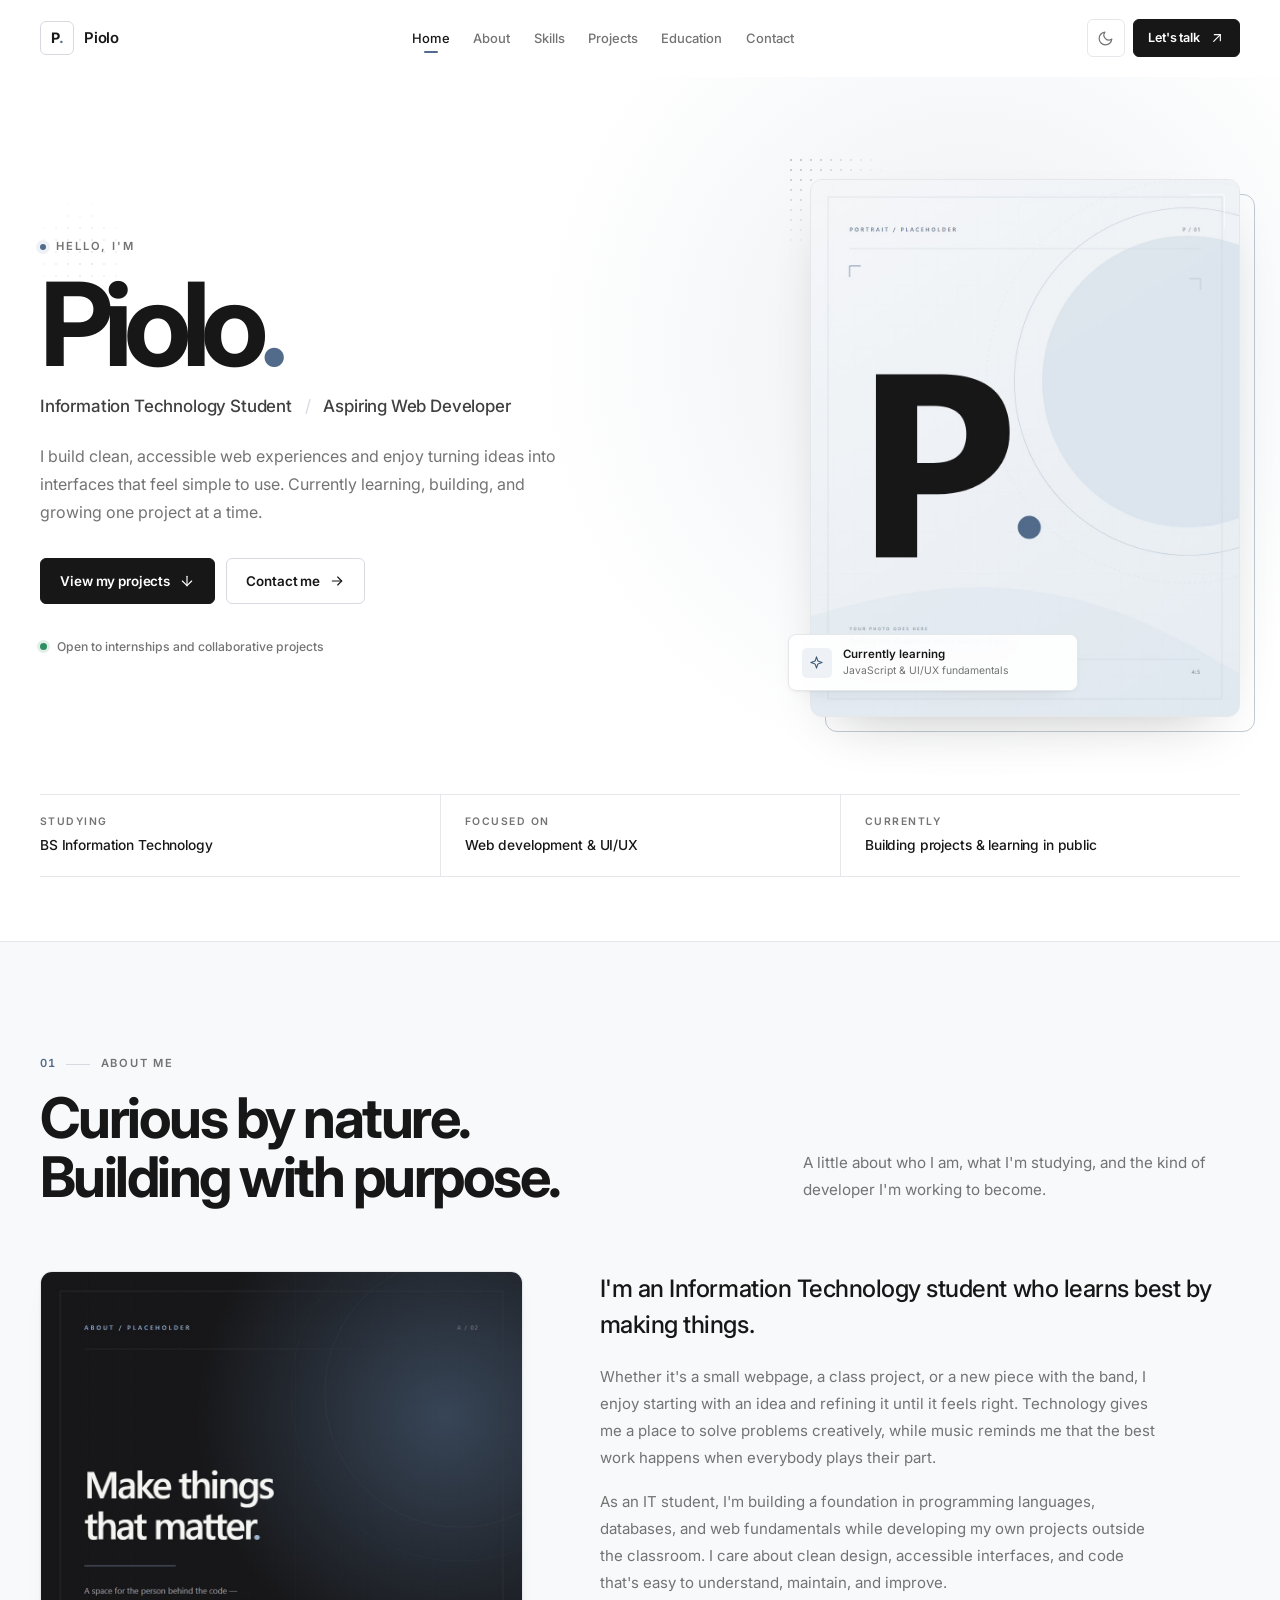
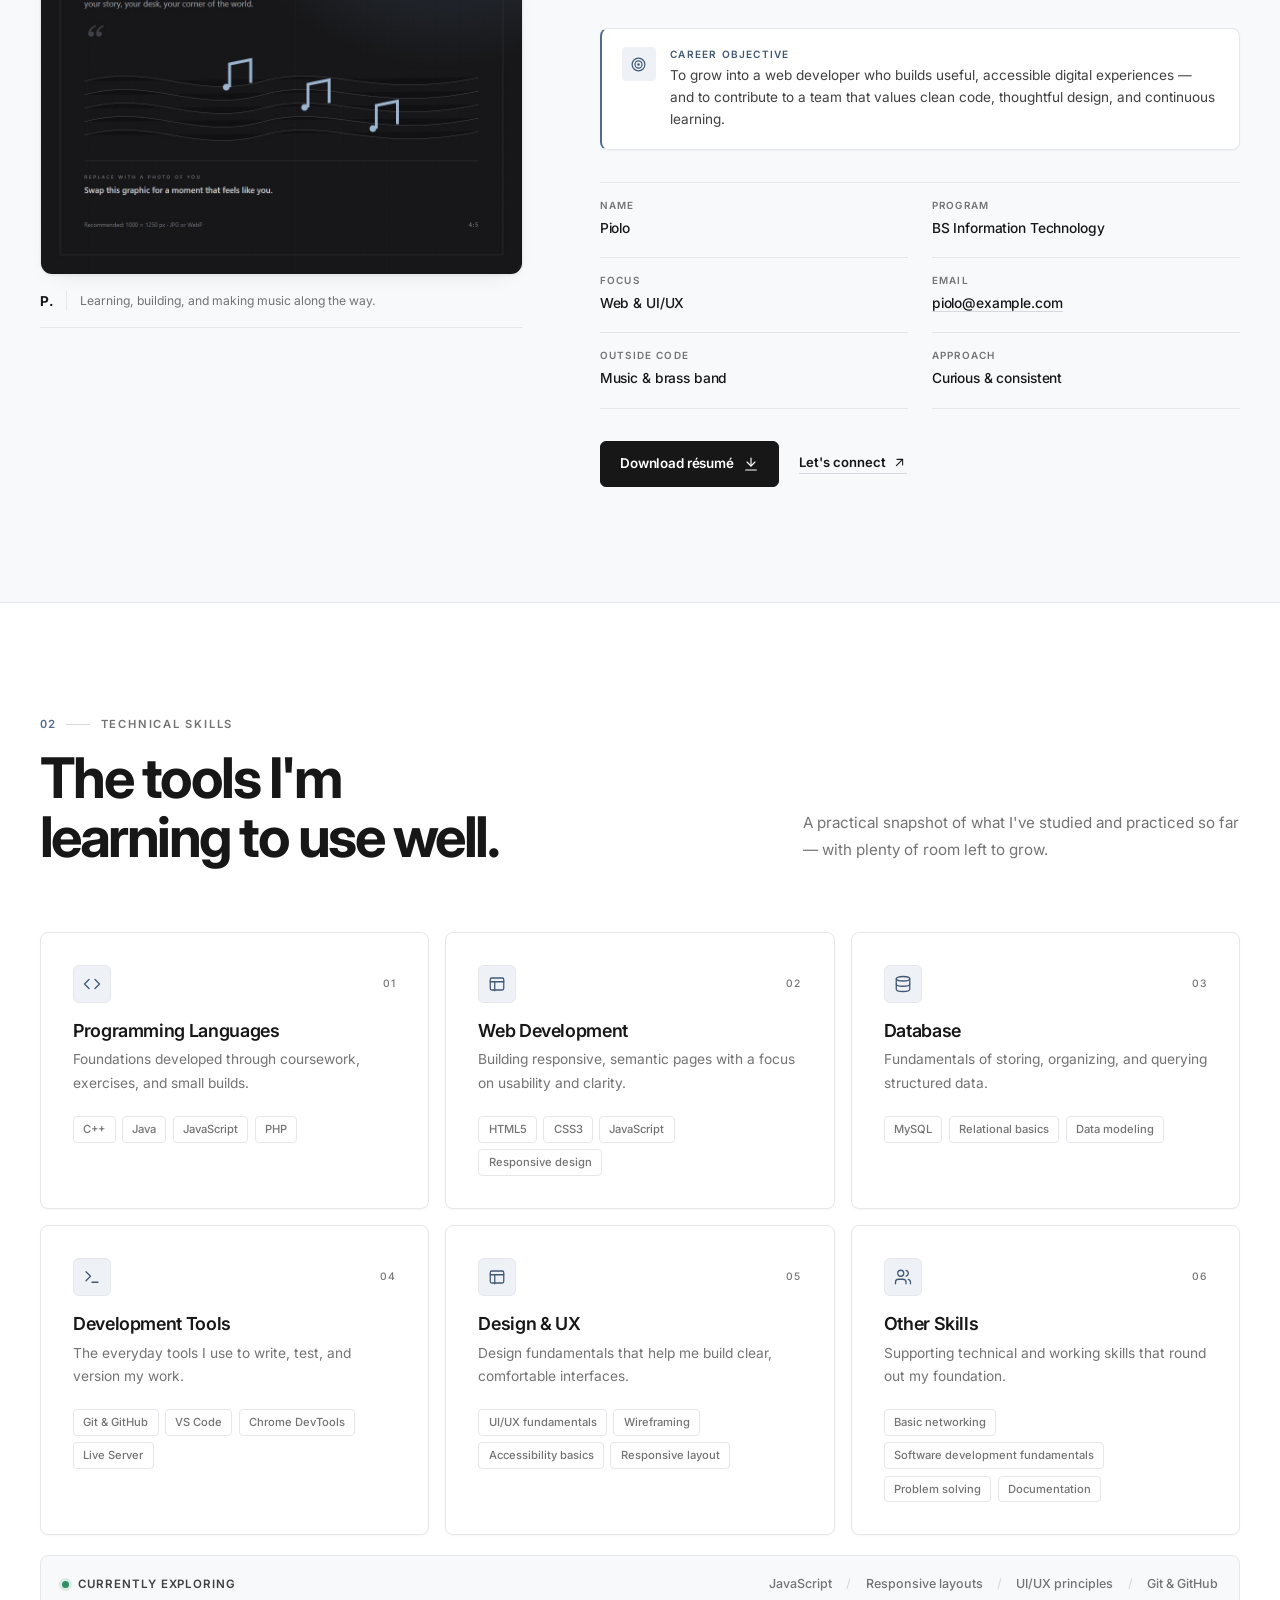
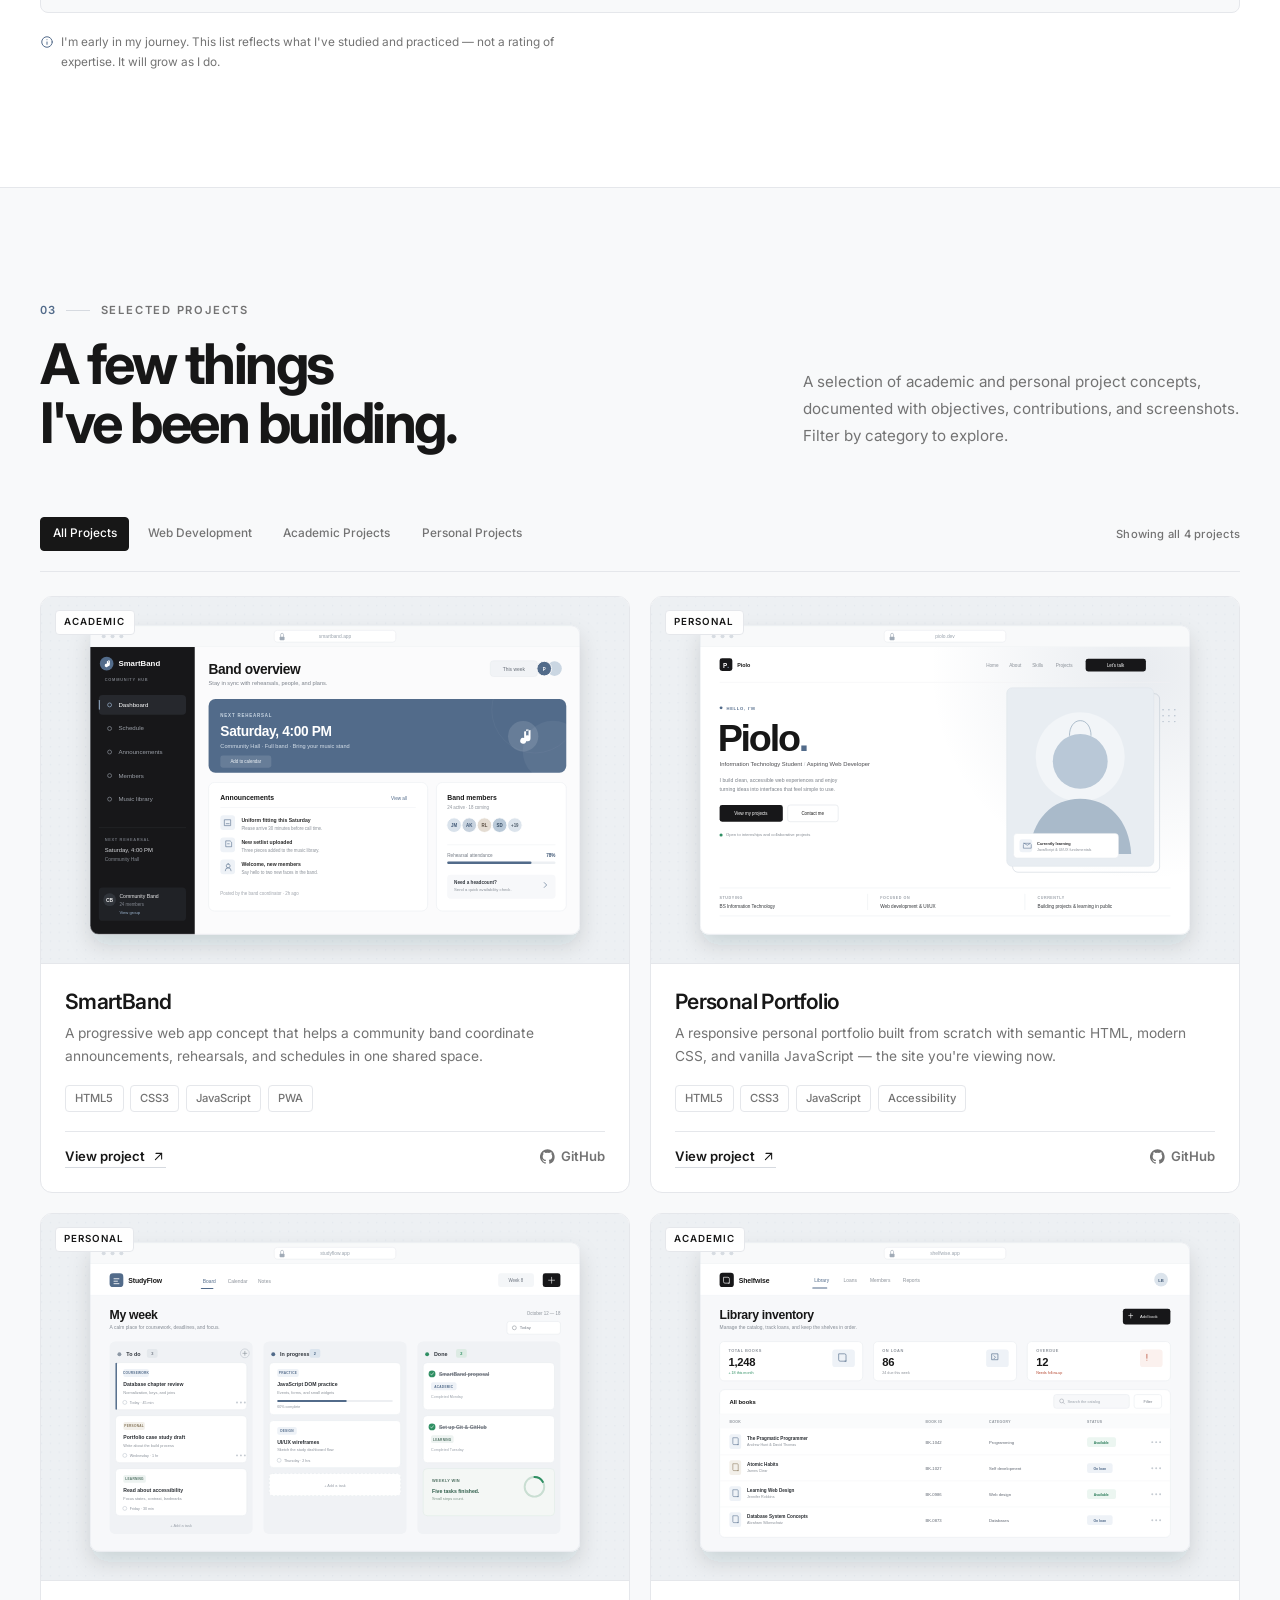
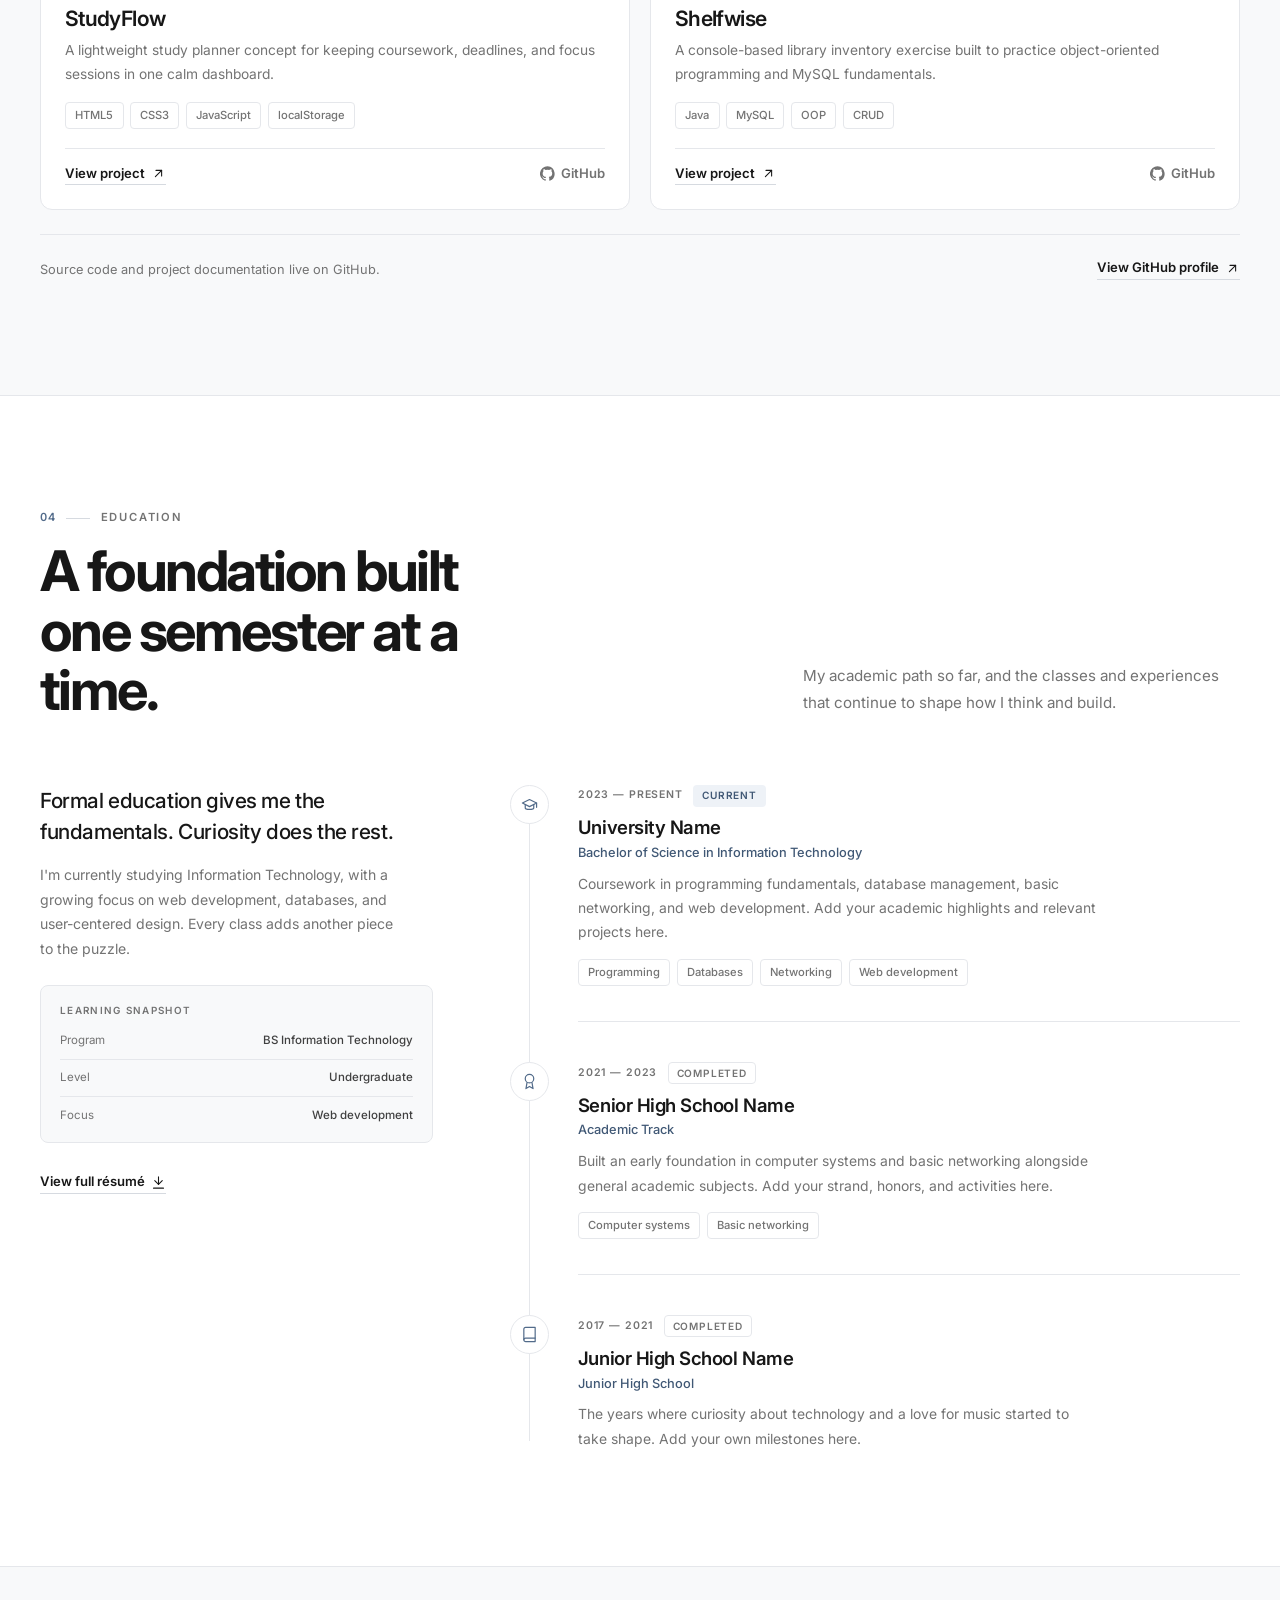
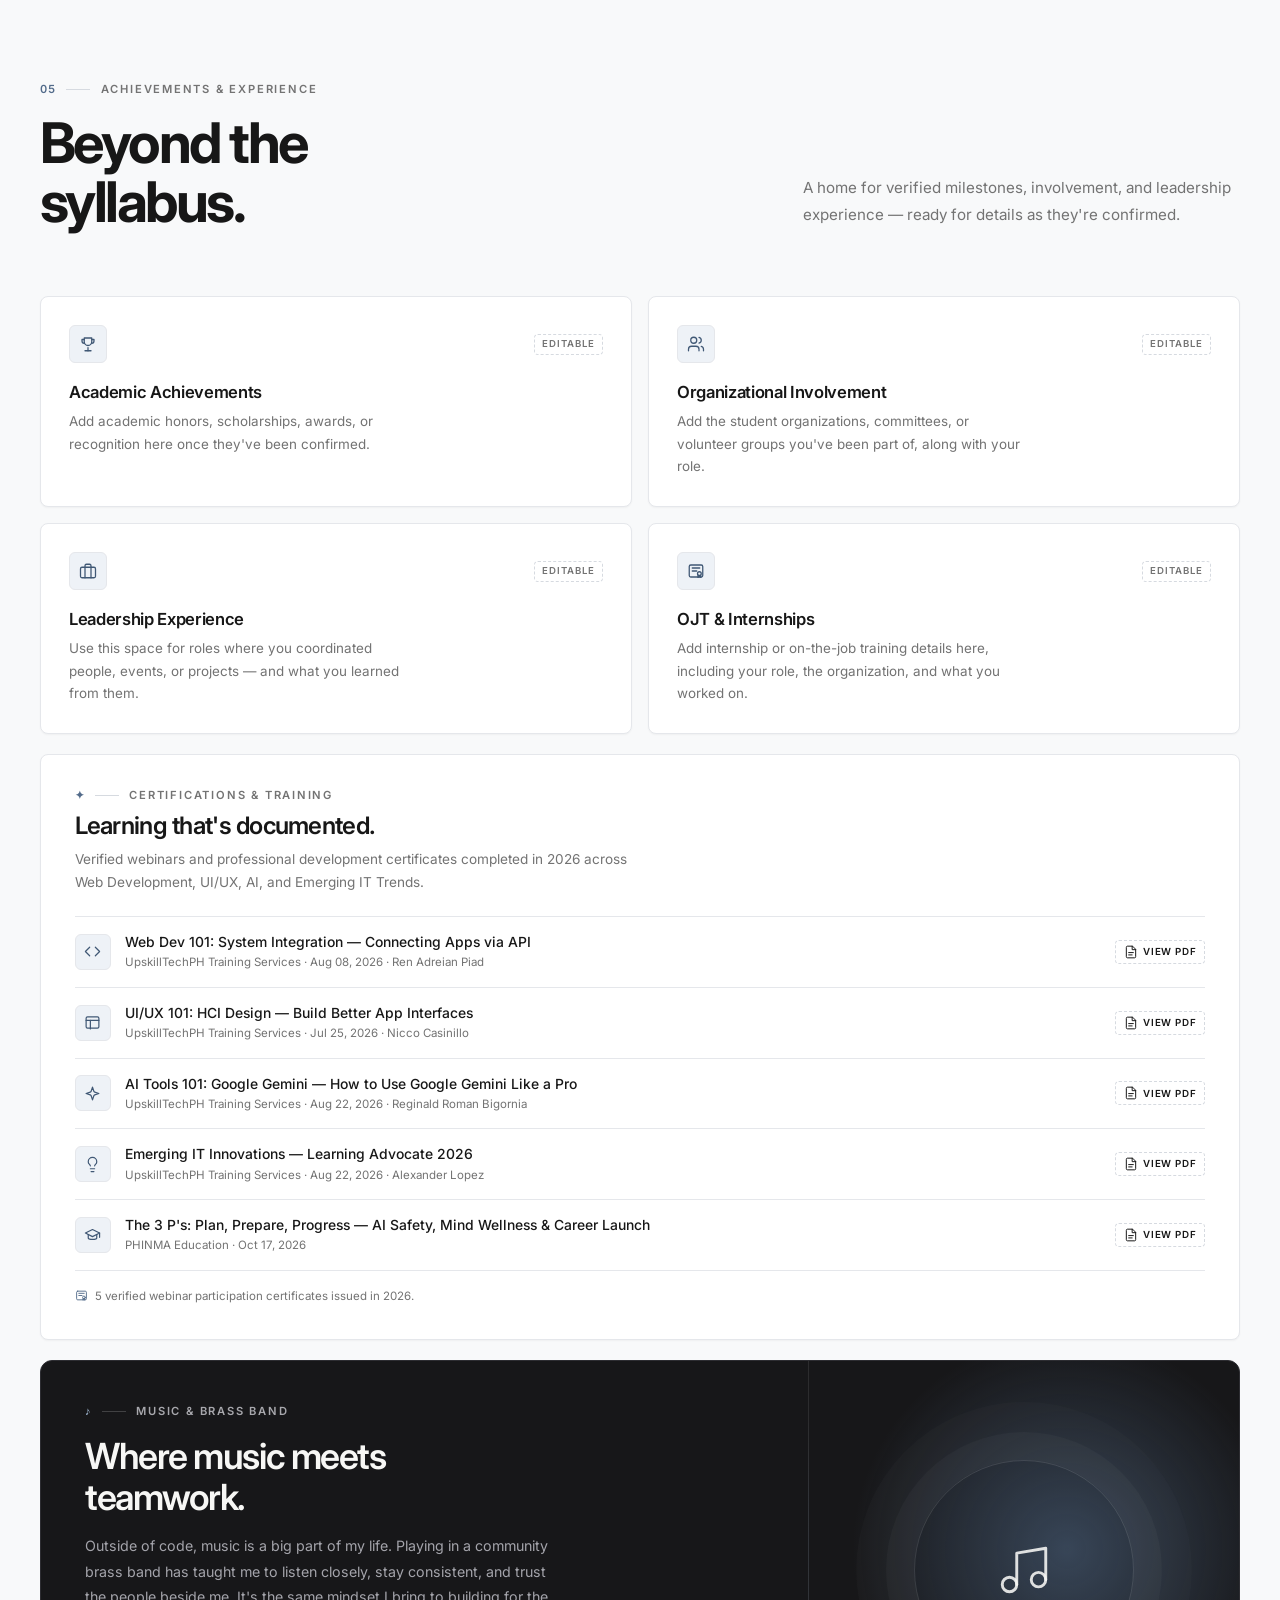
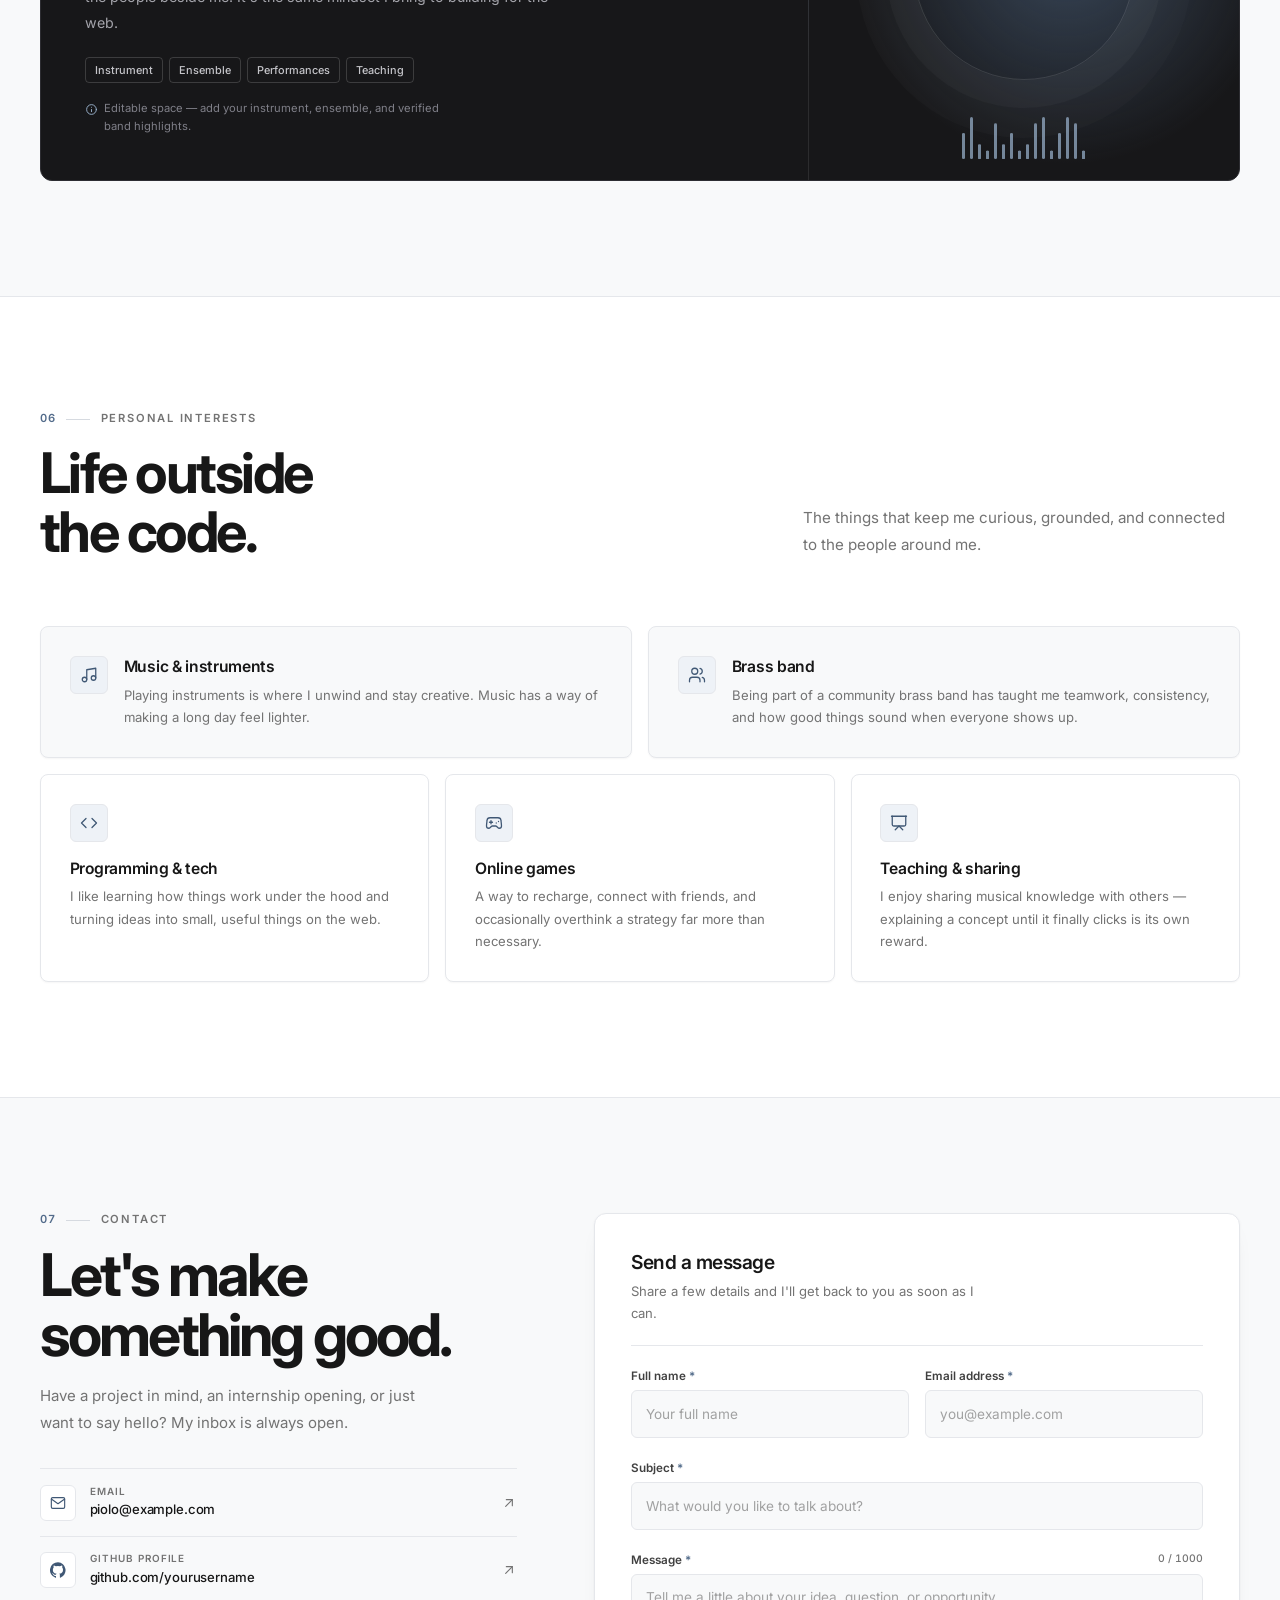
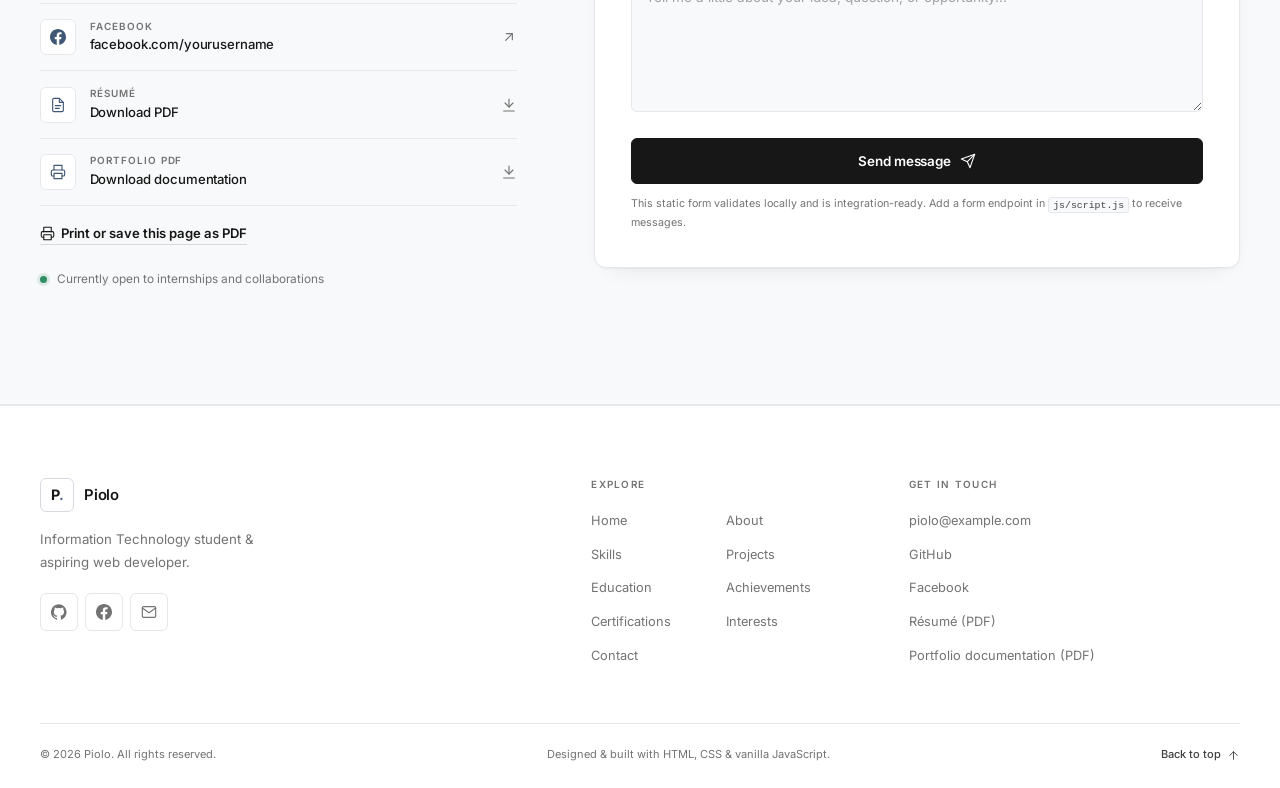
==== index.html @ 33bd1748 "Initial commit: IT Portfolio and Lesson 6 documentation" ====
<!DOCTYPE html>
<html lang="en" data-theme="light">
<head>
  <meta charset="UTF-8">
  <meta name="viewport" content="width=device-width, initial-scale=1.0">

  <title>Piolo | Information Technology Student &amp; Aspiring Web Developer</title>
  <meta name="description" content="Portfolio of Piolo, an Information Technology student and aspiring web developer. Explore selected projects, technical skills, education, and ways to connect.">
  <meta name="author" content="Piolo">
  <meta name="robots" content="index, follow">

  <!-- Open Graph / social sharing. Update the URLs after you deploy. -->
  <meta property="og:type" content="website">
  <meta property="og:title" content="Piolo | IT Student &amp; Aspiring Web Developer">
  <meta property="og:description" content="Clean, accessible web experiences built with HTML, CSS, and vanilla JavaScript. View my projects, skills, and journey as an IT student.">
  <meta property="og:image" content="assets/images/og-image.png">
  <meta property="og:image:width" content="1200">
  <meta property="og:image:height" content="630">
  <meta property="og:image:alt" content="Piolo — Information Technology Student and Aspiring Web Developer">
  <meta property="og:url" content="https://yourusername.github.io/">
  <meta name="twitter:card" content="summary_large_image">
  <meta name="twitter:title" content="Piolo | IT Student &amp; Aspiring Web Developer">
  <meta name="twitter:description" content="Clean, accessible web experiences built with HTML, CSS, and vanilla JavaScript.">
  <meta name="twitter:image" content="assets/images/og-image.png">

  <meta name="theme-color" content="#FFFFFF" media="(prefers-color-scheme: light)">
  <meta name="theme-color" content="#111214" media="(prefers-color-scheme: dark)">
  <link rel="icon" type="image/svg+xml" href="assets/icons/favicon.svg">

  <link rel="preconnect" href="https://fonts.googleapis.com">
  <link rel="preconnect" href="https://fonts.gstatic.com" crossorigin>
  <link href="https://fonts.googleapis.com/css2?family=Inter:wght@400;500;600;700;800&display=swap" rel="stylesheet">

  <link rel="stylesheet" href="css/style.css">
  <script src="js/script.js" defer></script>

  <!-- Theme bootstrap: prevents a light/dark flash before the main script loads. -->
  <script>
    (function () {
      document.documentElement.classList.add('js');
      try {
        var saved = localStorage.getItem('portfolio-theme');
        var theme = saved || 'light';
        document.documentElement.setAttribute('data-theme', theme);
      } catch (error) {}
    })();
  </script>

  <script type="application/ld+json">
  {
    "@context": "https://schema.org",
    "@type": "Person",
    "name": "Piolo",
    "jobTitle": "Information Technology Student & Aspiring Web Developer",
    "description": "Information Technology student focused on web development, UI/UX, and continuous learning.",
    "email": "mailto:piolo@example.com",
    "url": "https://yourusername.github.io/",
    "sameAs": [
      "https://github.com/yourusername",
      "https://www.facebook.com/yourusername"
    ]
  }
  </script>
</head>
<body>
  <a class="skip-link" href="#main">Skip to main content</a>
  <!-- Inline icon sprite: one source for every icon on the page. -->
  <svg class="svg-sprite" xmlns="http://www.w3.org/2000/svg" aria-hidden="true" focusable="false">
    <symbol id="i-arrow-right" viewBox="0 0 24 24"><path d="M5 12h14"/><path d="m13 6 6 6-6 6"/></symbol>
    <symbol id="i-arrow-up-right" viewBox="0 0 24 24"><path d="M7 17 17 7"/><path d="M8 7h9v9"/></symbol>
    <symbol id="i-arrow-up" viewBox="0 0 24 24"><path d="M12 19V5"/><path d="m5 12 7-7 7 7"/></symbol>
    <symbol id="i-arrow-down" viewBox="0 0 24 24"><path d="M12 5v14"/><path d="m5 12 7 7 7-7"/></symbol>
    <symbol id="i-mail" viewBox="0 0 24 24"><rect x="2" y="4" width="20" height="16" rx="2"/><path d="m22 6-10 7L2 6"/></symbol>
    <symbol id="i-download" viewBox="0 0 24 24"><path d="M12 3v12"/><path d="m6 9 6 6 6-6"/><path d="M4 21h16"/></symbol>
    <symbol id="i-file" viewBox="0 0 24 24"><path d="M14 2H6a2 2 0 0 0-2 2v16a2 2 0 0 0 2 2h12a2 2 0 0 0 2-2V8Z"/><path d="M14 2v6h6"/><path d="M8 13h8M8 17h6"/></symbol>
    <symbol id="i-code" viewBox="0 0 24 24"><path d="m16 18 6-6-6-6"/><path d="m8 6-6 6 6 6"/></symbol>
    <symbol id="i-layout" viewBox="0 0 24 24"><rect x="3" y="4" width="18" height="16" rx="2"/><path d="M3 9h18"/><path d="M9 21V9"/></symbol>
    <symbol id="i-database" viewBox="0 0 24 24"><ellipse cx="12" cy="5" rx="9" ry="3"/><path d="M3 5v14c0 1.66 4.03 3 9 3s9-1.34 9-3V5"/><path d="M3 12c0 1.66 4.03 3 9 3s9-1.34 9-3"/></symbol>
    <symbol id="i-lightbulb" viewBox="0 0 24 24"><path d="M15 14c.2-1 .7-1.7 1.5-2.5 1-.9 1.5-2.2 1.5-3.5A6 6 0 0 0 6 8c0 1.3.5 2.6 1.5 3.5.8.8 1.3 1.5 1.5 2.5"/><path d="M9 18h6"/><path d="M10 22h4"/></symbol>
    <symbol id="i-book" viewBox="0 0 24 24"><path d="M4 19.5A2.5 2.5 0 0 1 6.5 17H20"/><path d="M6.5 2H20v20H6.5A2.5 2.5 0 0 1 4 19.5v-15A2.5 2.5 0 0 1 6.5 2Z"/></symbol>
    <symbol id="i-graduation" viewBox="0 0 24 24"><path d="M22 10 12 5 2 10l10 5 10-5Z"/><path d="M6 12v5c0 1.1 2.7 2 6 2s6-.9 6-2v-5"/><path d="M22 10v6"/></symbol>
    <symbol id="i-trophy" viewBox="0 0 24 24"><path d="M8 21h8"/><path d="M12 17v4"/><path d="M7 4h10v5a5 5 0 0 1-10 0V4Z"/><path d="M7 6H4v2a3 3 0 0 0 3 3"/><path d="M17 6h3v2a3 3 0 0 1-3 3"/></symbol>
    <symbol id="i-users" viewBox="0 0 24 24"><path d="M16 21v-2a4 4 0 0 0-4-4H6a4 4 0 0 0-4 4v2"/><circle cx="9" cy="7" r="4"/><path d="M22 21v-2a4 4 0 0 0-3-3.87"/><path d="M16 3.13a4 4 0 0 1 0 7.75"/></symbol>
    <symbol id="i-award" viewBox="0 0 24 24"><circle cx="12" cy="8" r="6"/><path d="M15.5 13.5 17 22l-5-3-5 3 1.5-8.5"/></symbol>
    <symbol id="i-certificate" viewBox="0 0 24 24"><rect x="3" y="4" width="18" height="16" rx="2"/><path d="M7 8h10M7 12h6"/><circle cx="16.5" cy="15.5" r="2.5"/><path d="m15 17.5-.5 3 2-1 2 1-.5-3"/></symbol>
    <symbol id="i-briefcase" viewBox="0 0 24 24"><rect x="2" y="7" width="20" height="14" rx="2"/><path d="M16 21V5a2 2 0 0 0-2-2h-4a2 2 0 0 0-2 2v16"/></symbol>
    <symbol id="i-music" viewBox="0 0 24 24"><path d="M9 18V5l12-2v13"/><circle cx="6" cy="18" r="3"/><circle cx="18" cy="16" r="3"/></symbol>
    <symbol id="i-gamepad" viewBox="0 0 24 24"><line x1="6" x2="10" y1="11" y2="11"/><line x1="8" x2="8" y1="9" y2="13"/><line x1="15" x2="15.01" y1="12" y2="12"/><line x1="18" x2="18.01" y1="10" y2="10"/><path d="M17.32 5H6.68a4 4 0 0 0-3.98 3.59c-.01.05-.01.1-.02.15C2.6 9.42 2 14.46 2 16a3 3 0 0 0 3 3c1 0 1.5-.5 2-1l1.41-1.41A2 2 0 0 1 9.83 16h4.34a2 2 0 0 1 1.42.59L17 18c.5.5 1 1 2 1a3 3 0 0 0 3-3c0-1.54-.6-6.58-.68-7.26-.01-.05-.01-.1-.02-.15A4 4 0 0 0 17.32 5Z"/></symbol>
    <symbol id="i-presentation" viewBox="0 0 24 24"><path d="M2 3h20"/><path d="M21 3v11a2 2 0 0 1-2 2H5a2 2 0 0 1-2-2V3"/><path d="m7 21 5-5 5 5"/></symbol>
    <symbol id="i-target" viewBox="0 0 24 24"><circle cx="12" cy="12" r="9"/><circle cx="12" cy="12" r="5"/><circle cx="12" cy="12" r="1"/></symbol>
    <symbol id="i-check" viewBox="0 0 24 24"><path d="m20 6-11 11-5-5"/></symbol>
    <symbol id="i-close" viewBox="0 0 24 24"><path d="M18 6 6 18"/><path d="m6 6 12 12"/></symbol>
    <symbol id="i-sparkle" viewBox="0 0 24 24"><path d="m12 3-1.9 5.8a2 2 0 0 1-1.3 1.3L3 12l5.8 1.9a2 2 0 0 1 1.3 1.3L12 21l1.9-5.8a2 2 0 0 1 1.3-1.3L21 12l-5.8-1.9a2 2 0 0 1-1.3-1.3Z"/></symbol>
    <symbol id="i-send" viewBox="0 0 24 24"><path d="m22 2-7 20-4-9-9-4Z"/><path d="M22 2 11 13"/></symbol>
    <symbol id="i-info" viewBox="0 0 24 24"><circle cx="12" cy="12" r="9"/><path d="M12 16v-4"/><path d="M12 8h.01"/></symbol>
    <symbol id="i-terminal" viewBox="0 0 24 24"><path d="m4 17 6-6-6-6"/><path d="M12 19h8"/></symbol>
    <symbol id="i-printer" viewBox="0 0 24 24"><path d="M6 9V2h12v7"/><path d="M6 18H4a2 2 0 0 1-2-2v-5a2 2 0 0 1 2-2h16a2 2 0 0 1 2 2v5a2 2 0 0 1-2 2h-2"/><rect x="6" y="14" width="12" height="8"/></symbol>
    <symbol id="i-sun" viewBox="0 0 24 24"><circle cx="12" cy="12" r="4"/><path d="M12 2v2M12 20v2M4.93 4.93l1.42 1.42M17.66 17.66l1.41 1.41M2 12h2M20 12h2M6.34 17.66l-1.41 1.41M19.07 4.93l-1.41 1.41"/></symbol>
    <symbol id="i-moon" viewBox="0 0 24 24"><path d="M21 12.79A9 9 0 1 1 11.21 3 7 7 0 0 0 21 12.79Z"/></symbol>
    <symbol id="i-github" viewBox="0 0 24 24"><path d="M12 .3a12 12 0 0 0-3.8 23.4c.6.1.8-.3.8-.6v-2.2c-3.3.7-4-1.6-4-1.6-.6-1.4-1.4-1.8-1.4-1.8-1.1-.7.1-.7.1-.7 1.2.1 1.8 1.2 1.8 1.2 1.1 1.8 2.8 1.3 3.5 1 .1-.8.4-1.3.8-1.6-2.7-.3-5.5-1.3-5.5-5.9 0-1.3.5-2.4 1.2-3.2-.1-.3-.5-1.5.1-3.2 0 0 1-.3 3.3 1.2a11.5 11.5 0 0 1 6 0c2.3-1.5 3.3-1.2 3.3-1.2.6 1.7.2 2.9.1 3.2.8.8 1.2 1.9 1.2 3.2 0 4.6-2.8 5.6-5.5 5.9.4.4.8 1.1.8 2.2v3.3c0 .3.2.7.8.6A12 12 0 0 0 12 .3"/></symbol>
    <symbol id="i-facebook" viewBox="0 0 24 24"><path d="M24 12.07C24 5.45 18.63.07 12 .07S0 5.45 0 12.07c0 5.99 4.39 10.95 10.13 11.85v-8.38H7.08v-3.47h3.05V9.43c0-3.01 1.79-4.67 4.53-4.67 1.31 0 2.69.23 2.69.23v2.96h-1.51c-1.49 0-1.96.93-1.96 1.87v2.25h3.33l-.53 3.47h-2.8v8.38C19.61 23.02 24 18.06 24 12.07"/></symbol>
  </svg>
  <!-- =====================================================================
       HEADER / NAVIGATION
       ===================================================================== -->
  <header class="site-header" data-header>
    <nav class="nav container" aria-label="Primary navigation">
      <a class="brand" href="#home" aria-label="Piolo — back to home">
        <span class="brand__mark" aria-hidden="true">P<span>.</span></span>
        <span class="brand__name">Piolo</span>
      </a>

      <ul class="nav__list nav__list--desktop">
        <li><a class="nav__link is-active" href="#home" data-nav="home" aria-current="location">Home</a></li>
        <li><a class="nav__link" href="#about" data-nav="about">About</a></li>
        <li><a class="nav__link" href="#skills" data-nav="skills">Skills</a></li>
        <li><a class="nav__link" href="#projects" data-nav="projects">Projects</a></li>
        <li><a class="nav__link" href="#education" data-nav="education">Education</a></li>
        <li><a class="nav__link" href="#contact" data-nav="contact">Contact</a></li>
      </ul>

      <div class="nav__actions">
        <button class="icon-button theme-toggle" type="button" data-theme-toggle aria-label="Switch to dark mode">
          <svg class="icon theme-toggle__icon theme-toggle__icon--moon" aria-hidden="true"><use href="#i-moon"></use></svg>
          <svg class="icon theme-toggle__icon theme-toggle__icon--sun" aria-hidden="true"><use href="#i-sun"></use></svg>
        </button>
        <a class="btn btn--primary btn--sm nav__cta" href="#contact">
          Let's talk
          <svg class="icon" aria-hidden="true"><use href="#i-arrow-up-right"></use></svg>
        </a>
        <button class="menu-toggle" type="button" aria-label="Open menu" aria-expanded="false" aria-controls="mobile-menu" data-menu-toggle>
          <span class="menu-toggle__lines" aria-hidden="true"><span></span><span></span></span>
        </button>
      </div>
    </nav>

    <!-- Mobile navigation panel -->
    <div class="mobile-menu" id="mobile-menu" data-mobile-menu aria-hidden="true" inert>
      <div class="mobile-menu__inner container">
        <nav aria-label="Mobile navigation">
          <a class="mobile-menu__link is-active" href="#home" data-nav="home" aria-current="location">
            <span class="mobile-menu__index">01</span><span>Home</span>
            <svg class="icon" aria-hidden="true"><use href="#i-arrow-up-right"></use></svg>
          </a>
          <a class="mobile-menu__link" href="#about" data-nav="about">
            <span class="mobile-menu__index">02</span><span>About</span>
            <svg class="icon" aria-hidden="true"><use href="#i-arrow-up-right"></use></svg>
          </a>
          <a class="mobile-menu__link" href="#skills" data-nav="skills">
            <span class="mobile-menu__index">03</span><span>Skills</span>
            <svg class="icon" aria-hidden="true"><use href="#i-arrow-up-right"></use></svg>
          </a>
          <a class="mobile-menu__link" href="#projects" data-nav="projects">
            <span class="mobile-menu__index">04</span><span>Projects</span>
            <svg class="icon" aria-hidden="true"><use href="#i-arrow-up-right"></use></svg>
          </a>
          <a class="mobile-menu__link" href="#education" data-nav="education">
            <span class="mobile-menu__index">05</span><span>Education</span>
            <svg class="icon" aria-hidden="true"><use href="#i-arrow-up-right"></use></svg>
          </a>
          <a class="mobile-menu__link" href="#contact" data-nav="contact">
            <span class="mobile-menu__index">06</span><span>Contact</span>
            <svg class="icon" aria-hidden="true"><use href="#i-arrow-up-right"></use></svg>
          </a>
        </nav>

        <div class="mobile-menu__footer">
          <p class="eyebrow"><span class="eyebrow__dot"></span>Let's connect</p>
          <a class="mobile-menu__email" href="mailto:piolo@example.com">piolo@example.com</a>
          <div class="socials">
            <a class="social-link" href="https://github.com/yourusername" target="_blank" rel="noopener noreferrer" aria-label="GitHub profile (opens in a new tab)">
              <svg class="icon icon--fill" aria-hidden="true"><use href="#i-github"></use></svg>
            </a>
            <a class="social-link" href="https://www.facebook.com/yourusername" target="_blank" rel="noopener noreferrer" aria-label="Facebook profile (opens in a new tab)">
              <svg class="icon icon--fill" aria-hidden="true"><use href="#i-facebook"></use></svg>
            </a>
            <a class="social-link" href="mailto:piolo@example.com" aria-label="Send an email">
              <svg class="icon" aria-hidden="true"><use href="#i-mail"></use></svg>
            </a>
          </div>
          <a class="btn btn--outline btn--sm" href="assets/documents/resume.pdf" download>
            Download résumé
            <svg class="icon" aria-hidden="true"><use href="#i-download"></use></svg>
          </a>
        </div>
      </div>
    </div>
  </header>

  <main id="main">
    <!-- =====================================================================
         HERO
         ===================================================================== -->
    <section class="hero" id="home" aria-labelledby="hero-title">
      <div class="container">
        <div class="hero__layout">
          <div class="hero__content">
            <p class="eyebrow" data-reveal>
              <span class="eyebrow__dot"></span>
              Hello, I'm
            </p>
            <h1 class="hero__title" id="hero-title" data-reveal style="--reveal-delay: 60ms">
              Piolo<span class="accent-text">.</span>
            </h1>
            <p class="hero__role" data-reveal style="--reveal-delay: 120ms">
              <span>Information Technology Student</span>
              <span class="hero__role-divider" aria-hidden="true">/</span>
              <span>Aspiring Web Developer</span>
            </p>
            <p class="hero__lead" data-reveal style="--reveal-delay: 180ms">
              I build clean, accessible web experiences and enjoy turning ideas into
              interfaces that feel simple to use. Currently learning, building, and
              growing one project at a time.
            </p>
            <div class="hero__actions" data-reveal style="--reveal-delay: 240ms">
              <a class="btn btn--primary" href="#projects">
                View my projects
                <svg class="icon" aria-hidden="true"><use href="#i-arrow-down"></use></svg>
              </a>
              <a class="btn btn--outline" href="#contact">
                Contact me
                <svg class="icon" aria-hidden="true"><use href="#i-arrow-right"></use></svg>
              </a>
            </div>
            <p class="hero__availability" data-reveal style="--reveal-delay: 300ms">
              <span class="status-dot" aria-hidden="true"></span>
              Open to internships and collaborative projects
            </p>
          </div>

          <div class="hero__visual" data-reveal style="--reveal-delay: 160ms">
            <figure class="portrait">
              <div class="portrait__frame">
                <img
                  src="assets/images/profile.jpg"
                  alt="Illustrated portrait placeholder for Piolo — replace this with your own photograph"
                  width="1000"
                  height="1250"
                  fetchpriority="high"
                  decoding="async"
                >
                <span class="portrait__corner" aria-hidden="true"></span>
              </div>
              <figcaption class="portrait__caption">
                <span class="portrait__caption-icon" aria-hidden="true">
                  <svg class="icon"><use href="#i-sparkle"></use></svg>
                </span>
                <span>
                  <strong>Currently learning</strong>
                  <small>JavaScript &amp; UI/UX fundamentals</small>
                </span>
              </figcaption>
              <span class="portrait__decor" aria-hidden="true"></span>
            </figure>
          </div>
        </div>

        <ul class="hero__facts" aria-label="Quick facts" data-reveal>
          <li>
            <span class="hero__fact-label">Studying</span>
            <span class="hero__fact-value">BS Information Technology</span>
          </li>
          <li>
            <span class="hero__fact-label">Focused on</span>
            <span class="hero__fact-value">Web development &amp; UI/UX</span>
          </li>
          <li>
            <span class="hero__fact-label">Currently</span>
            <span class="hero__fact-value">Building projects &amp; learning in public</span>
          </li>
        </ul>
      </div>
    </section>

    <!-- =====================================================================
         ABOUT
         ===================================================================== -->
    <section class="section section--muted" id="about" aria-labelledby="about-title">
      <div class="container">
        <div class="section-head" data-reveal>
          <p class="eyebrow"><span class="eyebrow__index">01</span>About me</p>
          <div class="section-head__row">
            <h2 id="about-title">Curious by nature.<br>Building with purpose.</h2>
            <p>
              A little about who I am, what I'm studying, and the kind of developer
              I'm working to become.
            </p>
          </div>
        </div>

        <div class="about">
          <figure class="about__media" data-reveal>
            <div class="about__image">
              <img
                src="assets/images/about.jpg"
                alt="Editorial placeholder graphic with the words &quot;Make things that matter&quot; — replace with a personal photograph"
                width="1000"
                height="1250"
                loading="lazy"
                decoding="async"
              >
            </div>
            <figcaption class="about__caption">
              <span class="about__caption-mark" aria-hidden="true">P.</span>
              <span>Learning, building, and making music along the way.</span>
            </figcaption>
          </figure>

          <div class="about__content" data-reveal style="--reveal-delay: 100ms">
            <p class="about__intro">
              I'm an Information Technology student who learns best by making things.
            </p>
            <p>
              Whether it's a small webpage, a class project, or a new piece with the
              band, I enjoy starting with an idea and refining it until it feels right.
              Technology gives me a place to solve problems creatively, while music
              reminds me that the best work happens when everybody plays their part.
            </p>
            <p>
              As an IT student, I'm building a foundation in programming languages,
              databases, and web fundamentals while developing my own projects outside
              the classroom. I care about clean design, accessible interfaces, and code
              that's easy to understand, maintain, and improve.
            </p>

            <div class="about__goal">
              <span class="about__goal-icon" aria-hidden="true">
                <svg class="icon"><use href="#i-target"></use></svg>
              </span>
              <div>
                <p class="about__goal-label">Career objective</p>
                <p>
                  To grow into a web developer who builds useful, accessible digital
                  experiences — and to contribute to a team that values clean code,
                  thoughtful design, and continuous learning.
                </p>
              </div>
            </div>

            <dl class="info-grid">
              <div>
                <dt>Name</dt>
                <dd>Piolo</dd>
              </div>
              <div>
                <dt>Program</dt>
                <dd>BS Information Technology</dd>
              </div>
              <div>
                <dt>Focus</dt>
                <dd>Web &amp; UI/UX</dd>
              </div>
              <div>
                <dt>Email</dt>
                <dd><a class="info-grid__link" href="mailto:piolo@example.com">piolo@example.com</a></dd>
              </div>
              <div>
                <dt>Outside code</dt>
                <dd>Music &amp; brass band</dd>
              </div>
              <div>
                <dt>Approach</dt>
                <dd>Curious &amp; consistent</dd>
              </div>
            </dl>

            <div class="about__actions">
              <a class="btn btn--primary" href="assets/documents/resume.pdf" download>
                Download résumé
                <svg class="icon" aria-hidden="true"><use href="#i-download"></use></svg>
              </a>
              <a class="text-link" href="#contact">
                Let's connect
                <svg class="icon" aria-hidden="true"><use href="#i-arrow-up-right"></use></svg>
              </a>
            </div>
          </div>
        </div>
      </div>
    </section>
    <!-- =====================================================================
         TECHNICAL SKILLS
         ===================================================================== -->
    <section class="section" id="skills" aria-labelledby="skills-title">
      <div class="container">
        <div class="section-head" data-reveal>
          <p class="eyebrow"><span class="eyebrow__index">02</span>Technical skills</p>
          <div class="section-head__row">
            <h2 id="skills-title">The tools I'm<br>learning to use well.</h2>
            <p>
              A practical snapshot of what I've studied and practiced so far — with
              plenty of room left to grow.
            </p>
          </div>
        </div>

        <div class="skills-grid">
          <article class="skill-card" data-reveal>
            <div class="skill-card__top">
              <span class="skill-card__icon" aria-hidden="true">
                <svg class="icon"><use href="#i-code"></use></svg>
              </span>
              <span class="skill-card__index" aria-hidden="true">01</span>
            </div>
            <h3>Programming Languages</h3>
            <p>Foundations developed through coursework, exercises, and small builds.</p>
            <ul class="tag-list" aria-label="Programming languages">
              <li>C++</li>
              <li>Java</li>
              <li>JavaScript</li>
              <li>PHP</li>
            </ul>
          </article>

          <article class="skill-card" data-reveal style="--reveal-delay: 70ms">
            <div class="skill-card__top">
              <span class="skill-card__icon" aria-hidden="true">
                <svg class="icon"><use href="#i-layout"></use></svg>
              </span>
              <span class="skill-card__index" aria-hidden="true">02</span>
            </div>
            <h3>Web Development</h3>
            <p>Building responsive, semantic pages with a focus on usability and clarity.</p>
            <ul class="tag-list" aria-label="Web development skills">
              <li>HTML5</li>
              <li>CSS3</li>
              <li>JavaScript</li>
              <li>Responsive design</li>
            </ul>
          </article>

          <article class="skill-card" data-reveal style="--reveal-delay: 140ms">
            <div class="skill-card__top">
              <span class="skill-card__icon" aria-hidden="true">
                <svg class="icon"><use href="#i-database"></use></svg>
              </span>
              <span class="skill-card__index" aria-hidden="true">03</span>
            </div>
            <h3>Database</h3>
            <p>Fundamentals of storing, organizing, and querying structured data.</p>
            <ul class="tag-list" aria-label="Database skills">
              <li>MySQL</li>
              <li>Relational basics</li>
              <li>Data modeling</li>
            </ul>
          </article>

          <article class="skill-card" data-reveal style="--reveal-delay: 210ms">
            <div class="skill-card__top">
              <span class="skill-card__icon" aria-hidden="true">
                <svg class="icon"><use href="#i-terminal"></use></svg>
              </span>
              <span class="skill-card__index" aria-hidden="true">04</span>
            </div>
            <h3>Development Tools</h3>
            <p>The everyday tools I use to write, test, and version my work.</p>
            <ul class="tag-list" aria-label="Development tools">
              <li>Git &amp; GitHub</li>
              <li>VS Code</li>
              <li>Chrome DevTools</li>
              <li>Live Server</li>
            </ul>
          </article>

          <article class="skill-card" data-reveal style="--reveal-delay: 280ms">
            <div class="skill-card__top">
              <span class="skill-card__icon" aria-hidden="true">
                <svg class="icon"><use href="#i-layout"></use></svg>
              </span>
              <span class="skill-card__index" aria-hidden="true">05</span>
            </div>
            <h3>Design &amp; UX</h3>
            <p>Design fundamentals that help me build clear, comfortable interfaces.</p>
            <ul class="tag-list" aria-label="Design and user experience skills">
              <li>UI/UX fundamentals</li>
              <li>Wireframing</li>
              <li>Accessibility basics</li>
              <li>Responsive layout</li>
            </ul>
          </article>

          <article class="skill-card" data-reveal style="--reveal-delay: 350ms">
            <div class="skill-card__top">
              <span class="skill-card__icon" aria-hidden="true">
                <svg class="icon"><use href="#i-users"></use></svg>
              </span>
              <span class="skill-card__index" aria-hidden="true">06</span>
            </div>
            <h3>Other Skills</h3>
            <p>Supporting technical and working skills that round out my foundation.</p>
            <ul class="tag-list" aria-label="Other skills">
              <li>Basic networking</li>
              <li>Software development fundamentals</li>
              <li>Problem solving</li>
              <li>Documentation</li>
            </ul>
          </article>
        </div>

        <div class="learning-strip" data-reveal>
          <p class="learning-strip__label">
            <span class="status-dot" aria-hidden="true"></span>
            Currently exploring
          </p>
          <ul class="learning-strip__list" aria-label="Topics I am currently exploring">
            <li>JavaScript</li>
            <li>Responsive layouts</li>
            <li>UI/UX principles</li>
            <li>Git &amp; GitHub</li>
          </ul>
        </div>

        <p class="skills-note" data-reveal>
          <svg class="icon" aria-hidden="true"><use href="#i-info"></use></svg>
          I'm early in my journey. This list reflects what I've studied and practiced —
          not a rating of expertise. It will grow as I do.
        </p>
      </div>
    </section>
    <!-- =====================================================================
         PROJECTS
         ===================================================================== -->
    <section class="section section--muted" id="projects" aria-labelledby="projects-title">
      <div class="container">
        <div class="section-head" data-reveal>
          <p class="eyebrow"><span class="eyebrow__index">03</span>Selected projects</p>
          <div class="section-head__row">
            <h2 id="projects-title">A few things<br>I've been building.</h2>
            <p>
              A selection of academic and personal project concepts, documented with
              objectives, contributions, and screenshots. Filter by category to explore.
            </p>
          </div>
        </div>

        <div class="projects__toolbar" data-reveal>
          <div class="filter-group" role="group" aria-label="Filter projects by category">
            <button class="filter-btn is-active" type="button" data-filter="all" aria-pressed="true">All Projects</button>
            <button class="filter-btn" type="button" data-filter="web" aria-pressed="false">Web Development</button>
            <button class="filter-btn" type="button" data-filter="academic" aria-pressed="false">Academic Projects</button>
            <button class="filter-btn" type="button" data-filter="personal" aria-pressed="false">Personal Projects</button>
          </div>
          <p class="projects__count" id="projects-count" aria-live="polite">Showing all 4 projects</p>
        </div>

        <div class="projects-grid" id="projects-grid">
          <article class="project-card" data-categories="academic web" data-reveal>
            <div class="project-card__media">
              <img
                src="assets/images/projects/smartband.svg"
                alt="Illustration of the SmartBand app dashboard with schedules, announcements, and member cards"
                width="1200"
                height="750"
                loading="lazy"
                decoding="async"
              >
              <span class="project-card__badge">Academic</span>
            </div>
            <div class="project-card__body">
              <h3>SmartBand</h3>
              <p class="project-card__desc">
                A progressive web app concept that helps a community band coordinate
                announcements, rehearsals, and schedules in one shared space.
              </p>
              <ul class="tag-list" aria-label="Technologies used in SmartBand">
                <li>HTML5</li>
                <li>CSS3</li>
                <li>JavaScript</li>
                <li>PWA</li>
              </ul>
              <div class="project-card__actions">
                <button class="text-link" type="button" data-project="smartband">
                  View project
                  <svg class="icon" aria-hidden="true"><use href="#i-arrow-up-right"></use></svg>
                </button>
                <a class="text-link text-link--muted" href="https://github.com/yourusername/smartband" target="_blank" rel="noopener noreferrer" aria-label="SmartBand repository on GitHub (opens in a new tab)">
                  <svg class="icon icon--fill" aria-hidden="true"><use href="#i-github"></use></svg>
                  GitHub
                </a>
              </div>
            </div>
          </article>

          <article class="project-card" data-categories="personal web" data-reveal style="--reveal-delay: 70ms">
            <div class="project-card__media">
              <img
                src="assets/images/projects/portfolio.svg"
                alt="Illustration of a minimal portfolio website homepage with a large name and navigation"
                width="1200"
                height="750"
                loading="lazy"
                decoding="async"
              >
              <span class="project-card__badge">Personal</span>
            </div>
            <div class="project-card__body">
              <h3>Personal Portfolio</h3>
              <p class="project-card__desc">
                A responsive personal portfolio built from scratch with semantic HTML,
                modern CSS, and vanilla JavaScript — the site you're viewing now.
              </p>
              <ul class="tag-list" aria-label="Technologies used in this portfolio">
                <li>HTML5</li>
                <li>CSS3</li>
                <li>JavaScript</li>
                <li>Accessibility</li>
              </ul>
              <div class="project-card__actions">
                <button class="text-link" type="button" data-project="portfolio">
                  View project
                  <svg class="icon" aria-hidden="true"><use href="#i-arrow-up-right"></use></svg>
                </button>
                <a class="text-link text-link--muted" href="https://github.com/yourusername/portfolio" target="_blank" rel="noopener noreferrer" aria-label="Portfolio repository on GitHub (opens in a new tab)">
                  <svg class="icon icon--fill" aria-hidden="true"><use href="#i-github"></use></svg>
                  GitHub
                </a>
              </div>
            </div>
          </article>

          <article class="project-card" data-categories="personal web" data-reveal style="--reveal-delay: 140ms">
            <div class="project-card__media">
              <img
                src="assets/images/projects/studyflow.svg"
                alt="Illustration of the StudyFlow task planner interface with columns of study tasks"
                width="1200"
                height="750"
                loading="lazy"
                decoding="async"
              >
              <span class="project-card__badge">Personal</span>
            </div>
            <div class="project-card__body">
              <h3>StudyFlow</h3>
              <p class="project-card__desc">
                A lightweight study planner concept for keeping coursework, deadlines,
                and focus sessions in one calm dashboard.
              </p>
              <ul class="tag-list" aria-label="Technologies used in StudyFlow">
                <li>HTML5</li>
                <li>CSS3</li>
                <li>JavaScript</li>
                <li>localStorage</li>
              </ul>
              <div class="project-card__actions">
                <button class="text-link" type="button" data-project="studyflow">
                  View project
                  <svg class="icon" aria-hidden="true"><use href="#i-arrow-up-right"></use></svg>
                </button>
                <a class="text-link text-link--muted" href="https://github.com/yourusername/studyflow" target="_blank" rel="noopener noreferrer" aria-label="StudyFlow repository on GitHub (opens in a new tab)">
                  <svg class="icon icon--fill" aria-hidden="true"><use href="#i-github"></use></svg>
                  GitHub
                </a>
              </div>
            </div>
          </article>

          <article class="project-card" data-categories="academic" data-reveal style="--reveal-delay: 210ms">
            <div class="project-card__media">
              <img
                src="assets/images/projects/shelfwise.svg"
                alt="Illustration of the Shelfwise library inventory table with book records"
                width="1200"
                height="750"
                loading="lazy"
                decoding="async"
              >
              <span class="project-card__badge">Academic</span>
            </div>
            <div class="project-card__body">
              <h3>Shelfwise</h3>
              <p class="project-card__desc">
                A console-based library inventory exercise built to practice
                object-oriented programming and MySQL fundamentals.
              </p>
              <ul class="tag-list" aria-label="Technologies used in Shelfwise">
                <li>Java</li>
                <li>MySQL</li>
                <li>OOP</li>
                <li>CRUD</li>
              </ul>
              <div class="project-card__actions">
                <button class="text-link" type="button" data-project="shelfwise">
                  View project
                  <svg class="icon" aria-hidden="true"><use href="#i-arrow-up-right"></use></svg>
                </button>
                <a class="text-link text-link--muted" href="https://github.com/yourusername/shelfwise" target="_blank" rel="noopener noreferrer" aria-label="Shelfwise repository on GitHub (opens in a new tab)">
                  <svg class="icon icon--fill" aria-hidden="true"><use href="#i-github"></use></svg>
                  GitHub
                </a>
              </div>
            </div>
          </article>
        </div>

        <div class="projects-footer" data-reveal>
          <p>Source code and project documentation live on GitHub.</p>
          <a class="text-link" href="https://github.com/yourusername" target="_blank" rel="noopener noreferrer">
            View GitHub profile
            <svg class="icon" aria-hidden="true"><use href="#i-arrow-up-right"></use></svg>
          </a>
        </div>
      </div>
    </section>

    <!-- Accessible project details dialog -->
    <dialog class="project-dialog" id="project-dialog" aria-labelledby="project-dialog-title">
      <div class="project-dialog__panel">
        <button class="project-dialog__close" type="button" data-dialog-close aria-label="Close project details">
          <svg class="icon" aria-hidden="true"><use href="#i-close"></use></svg>
        </button>
        <figure class="project-dialog__media">
          <img src="" alt="" id="project-dialog-image" width="1200" height="750">
          <figcaption class="project-dialog__shot-count" id="project-dialog-shot-count" aria-live="polite">
            Screenshot 1 of 2
          </figcaption>
        </figure>
        <div class="project-dialog__content">
          <p class="eyebrow" id="project-dialog-category"></p>
          <h2 id="project-dialog-title"></h2>
          <p class="project-dialog__description" id="project-dialog-description"></p>
          <ul class="tag-list" id="project-dialog-tech" aria-label="Technologies used"></ul>

          <div class="project-dialog__facts">
            <div class="project-dialog__fact project-dialog__fact--full">
              <p class="project-dialog__label">Problem addressed</p>
              <p class="project-dialog__prose" id="project-dialog-problem"></p>
            </div>
            <div class="project-dialog__fact project-dialog__fact--full">
              <p class="project-dialog__label">Objectives</p>
              <ul class="check-list" id="project-dialog-objectives"></ul>
            </div>
            <div class="project-dialog__fact">
              <p class="project-dialog__label">My contribution</p>
              <p class="project-dialog__prose" id="project-dialog-contribution"></p>
            </div>
            <div class="project-dialog__fact">
              <p class="project-dialog__label">Project output</p>
              <p class="project-dialog__prose" id="project-dialog-output"></p>
            </div>
          </div>

          <div class="project-dialog__notes">
            <p class="project-dialog__label">Key features</p>
            <ul class="check-list" id="project-dialog-highlights"></ul>
          </div>

          <div class="project-dialog__gallery-block">
            <p class="project-dialog__label">Screenshots</p>
            <div class="project-dialog__gallery" id="project-dialog-gallery"></div>
          </div>

          <p class="project-dialog__status" id="project-dialog-status"></p>

          <div class="project-dialog__links">
            <a class="btn btn--primary btn--sm" href="#" id="project-dialog-live" target="_blank" rel="noopener noreferrer" hidden>
              Live demo
              <svg class="icon" aria-hidden="true"><use href="#i-arrow-up-right"></use></svg>
            </a>
            <a class="btn btn--outline btn--sm" href="#" id="project-dialog-repo" target="_blank" rel="noopener noreferrer" hidden>
              <svg class="icon icon--fill" aria-hidden="true"><use href="#i-github"></use></svg>
              View repository
            </a>
          </div>
        </div>
      </div>
    </dialog>
    <!-- =====================================================================
         EDUCATION
         ===================================================================== -->
    <section class="section" id="education" aria-labelledby="education-title">
      <div class="container">
        <div class="section-head" data-reveal>
          <p class="eyebrow"><span class="eyebrow__index">04</span>Education</p>
          <div class="section-head__row">
            <h2 id="education-title">A foundation built<br>one semester at a time.</h2>
            <p>
              My academic path so far, and the classes and experiences that continue
              to shape how I think and build.
            </p>
          </div>
        </div>

        <div class="education__layout">
          <aside class="education__aside" data-reveal>
            <p class="education__intro">
              Formal education gives me the fundamentals. Curiosity does the rest.
            </p>
            <p>
              I'm currently studying Information Technology, with a growing focus on
              web development, databases, and user-centered design. Every class adds
              another piece to the puzzle.
            </p>
            <div class="education__snapshot">
              <p class="education__snapshot-label">Learning snapshot</p>
              <dl>
                <div>
                  <dt>Program</dt>
                  <dd>BS Information Technology</dd>
                </div>
                <div>
                  <dt>Level</dt>
                  <dd>Undergraduate</dd>
                </div>
                <div>
                  <dt>Focus</dt>
                  <dd>Web development</dd>
                </div>
              </dl>
            </div>
            <a class="text-link" href="assets/documents/resume.pdf" download>
              View full résumé
              <svg class="icon" aria-hidden="true"><use href="#i-download"></use></svg>
            </a>
          </aside>

          <ol class="timeline">
            <li class="timeline__item" data-reveal>
              <span class="timeline__marker" aria-hidden="true">
                <svg class="icon"><use href="#i-graduation"></use></svg>
              </span>
              <div class="timeline__content">
                <div class="timeline__meta">
                  <span class="timeline__year">2023 — Present</span>
                  <span class="badge">Current</span>
                </div>
                <h3>University Name</h3>
                <p class="timeline__degree">Bachelor of Science in Information Technology</p>
                <p>
                  Coursework in programming fundamentals, database management, basic
                  networking, and web development. Add your academic highlights and
                  relevant projects here.
                </p>
                <ul class="tag-list" aria-label="University focus areas">
                  <li>Programming</li>
                  <li>Databases</li>
                  <li>Networking</li>
                  <li>Web development</li>
                </ul>
              </div>
            </li>

            <li class="timeline__item" data-reveal style="--reveal-delay: 80ms">
              <span class="timeline__marker" aria-hidden="true">
                <svg class="icon"><use href="#i-award"></use></svg>
              </span>
              <div class="timeline__content">
                <div class="timeline__meta">
                  <span class="timeline__year">2021 — 2023</span>
                  <span class="badge badge--quiet">Completed</span>
                </div>
                <h3>Senior High School Name</h3>
                <p class="timeline__degree">Academic Track</p>
                <p>
                  Built an early foundation in computer systems and basic networking
                  alongside general academic subjects. Add your strand, honors, and
                  activities here.
                </p>
                <ul class="tag-list" aria-label="Senior high school focus areas">
                  <li>Computer systems</li>
                  <li>Basic networking</li>
                </ul>
              </div>
            </li>

            <li class="timeline__item" data-reveal style="--reveal-delay: 160ms">
              <span class="timeline__marker" aria-hidden="true">
                <svg class="icon"><use href="#i-book"></use></svg>
              </span>
              <div class="timeline__content">
                <div class="timeline__meta">
                  <span class="timeline__year">2017 — 2021</span>
                  <span class="badge badge--quiet">Completed</span>
                </div>
                <h3>Junior High School Name</h3>
                <p class="timeline__degree">Junior High School</p>
                <p>
                  The years where curiosity about technology and a love for music
                  started to take shape. Add your own milestones here.
                </p>
              </div>
            </li>
          </ol>
        </div>
      </div>
    </section>
    <!-- =====================================================================
         ACHIEVEMENTS & EXPERIENCES
         ===================================================================== -->
    <section class="section section--muted" id="achievements" aria-labelledby="achievements-title">
      <div class="container">
        <div class="section-head" data-reveal>
          <p class="eyebrow"><span class="eyebrow__index">05</span>Achievements &amp; experience</p>
          <div class="section-head__row">
            <h2 id="achievements-title">Beyond the<br>syllabus.</h2>
            <p>
              A home for verified milestones, involvement, and leadership experience —
              ready for details as they're confirmed.
            </p>
          </div>
        </div>

        <div class="achievements-grid">
          <article class="achievement-card" data-reveal>
            <div class="achievement-card__top">
              <span class="achievement-card__icon" aria-hidden="true">
                <svg class="icon"><use href="#i-trophy"></use></svg>
              </span>
              <span class="placeholder-chip">Editable</span>
            </div>
            <h3>Academic Achievements</h3>
            <p>
              Add academic honors, scholarships, awards, or recognition here once
              they've been confirmed.
            </p>
          </article>

          <article class="achievement-card" data-reveal style="--reveal-delay: 60ms">
            <div class="achievement-card__top">
              <span class="achievement-card__icon" aria-hidden="true">
                <svg class="icon"><use href="#i-users"></use></svg>
              </span>
              <span class="placeholder-chip">Editable</span>
            </div>
            <h3>Organizational Involvement</h3>
            <p>
              Add the student organizations, committees, or volunteer groups you've
              been part of, along with your role.
            </p>
          </article>

          <article class="achievement-card" data-reveal style="--reveal-delay: 120ms">
            <div class="achievement-card__top">
              <span class="achievement-card__icon" aria-hidden="true">
                <svg class="icon"><use href="#i-briefcase"></use></svg>
              </span>
              <span class="placeholder-chip">Editable</span>
            </div>
            <h3>Leadership Experience</h3>
            <p>
              Use this space for roles where you coordinated people, events, or
              projects — and what you learned from them.
            </p>
          </article>

          <article class="achievement-card" data-reveal style="--reveal-delay: 180ms">
            <div class="achievement-card__top">
              <span class="achievement-card__icon" aria-hidden="true">
                <svg class="icon"><use href="#i-certificate"></use></svg>
              </span>
              <span class="placeholder-chip">Editable</span>
            </div>
            <h3>OJT &amp; Internships</h3>
            <p>
              Add internship or on-the-job training details here, including your role,
              the organization, and what you worked on.
            </p>
          </article>
        </div>

        <article class="certs-card" id="certifications" data-reveal>
          <div class="certs-card__head">
            <div>
              <p class="eyebrow"><span class="eyebrow__index">✦</span>Certifications &amp; training</p>
              <h3>Learning that's documented.</h3>
              <p class="certs-card__lead">
                Verified webinars and professional development certificates completed in 2026 across Web Development, UI/UX, AI, and Emerging IT Trends.
              </p>
            </div>
          </div>

          <ul class="certs-list">
            <li class="certs-list__item">
              <span class="certs-list__icon" aria-hidden="true">
                <svg class="icon"><use href="#i-code"></use></svg>
              </span>
              <div class="certs-list__body">
                <p class="certs-list__title">Web Dev 101: System Integration — Connecting Apps via API</p>
                <p class="certs-list__meta">UpskillTechPH Training Services · Aug 08, 2026 · Ren Adreian Piad</p>
              </div>
              <a href="certificates/cert-web-dev-101.pdf" target="_blank" rel="noopener noreferrer" class="certs-list__action" style="text-decoration:none; display:inline-flex; align-items:center; gap:0.35rem; color:inherit;">
                <svg class="icon" style="width:14px;height:14px;"><use href="#i-file"></use></svg> View PDF
              </a>
            </li>
            <li class="certs-list__item">
              <span class="certs-list__icon" aria-hidden="true">
                <svg class="icon"><use href="#i-layout"></use></svg>
              </span>
              <div class="certs-list__body">
                <p class="certs-list__title">UI/UX 101: HCI Design — Build Better App Interfaces</p>
                <p class="certs-list__meta">UpskillTechPH Training Services · Jul 25, 2026 · Nicco Casinillo</p>
              </div>
              <a href="certificates/cert-ui-ux-101.pdf" target="_blank" rel="noopener noreferrer" class="certs-list__action" style="text-decoration:none; display:inline-flex; align-items:center; gap:0.35rem; color:inherit;">
                <svg class="icon" style="width:14px;height:14px;"><use href="#i-file"></use></svg> View PDF
              </a>
            </li>
            <li class="certs-list__item">
              <span class="certs-list__icon" aria-hidden="true">
                <svg class="icon"><use href="#i-sparkle"></use></svg>
              </span>
              <div class="certs-list__body">
                <p class="certs-list__title">AI Tools 101: Google Gemini — How to Use Google Gemini Like a Pro</p>
                <p class="certs-list__meta">UpskillTechPH Training Services · Aug 22, 2026 · Reginald Roman Bigornia</p>
              </div>
              <a href="certificates/cert-ai-tools-101.pdf" target="_blank" rel="noopener noreferrer" class="certs-list__action" style="text-decoration:none; display:inline-flex; align-items:center; gap:0.35rem; color:inherit;">
                <svg class="icon" style="width:14px;height:14px;"><use href="#i-file"></use></svg> View PDF
              </a>
            </li>
            <li class="certs-list__item">
              <span class="certs-list__icon" aria-hidden="true">
                <svg class="icon"><use href="#i-lightbulb"></use></svg>
              </span>
              <div class="certs-list__body">
                <p class="certs-list__title">Emerging IT Innovations — Learning Advocate 2026</p>
                <p class="certs-list__meta">UpskillTechPH Training Services · Aug 22, 2026 · Alexander Lopez</p>
              </div>
              <a href="certificates/cert-emerging-it-innovations.pdf" target="_blank" rel="noopener noreferrer" class="certs-list__action" style="text-decoration:none; display:inline-flex; align-items:center; gap:0.35rem; color:inherit;">
                <svg class="icon" style="width:14px;height:14px;"><use href="#i-file"></use></svg> View PDF
              </a>
            </li>
            <li class="certs-list__item">
              <span class="certs-list__icon" aria-hidden="true">
                <svg class="icon"><use href="#i-graduation"></use></svg>
              </span>
              <div class="certs-list__body">
                <p class="certs-list__title">The 3 P's: Plan, Prepare, Progress — AI Safety, Mind Wellness &amp; Career Launch</p>
                <p class="certs-list__meta">PHINMA Education · Oct 17, 2026</p>
              </div>
              <a href="certificates/cert-phinma-webinar-2026.pdf" target="_blank" rel="noopener noreferrer" class="certs-list__action" style="text-decoration:none; display:inline-flex; align-items:center; gap:0.35rem; color:inherit;">
                <svg class="icon" style="width:14px;height:14px;"><use href="#i-file"></use></svg> View PDF
              </a>
            </li>
          </ul>

          <p class="certs-card__note">
            <svg class="icon" aria-hidden="true"><use href="#i-certificate"></use></svg>
            5 verified webinar participation certificates issued in 2026.
          </p>
        </article>

        <article class="band-card" data-reveal>
          <div class="band-card__content">
            <p class="eyebrow eyebrow--inverse"><span class="eyebrow__index">♪</span>Music &amp; brass band</p>
            <h3>Where music meets teamwork.</h3>
            <p>
              Outside of code, music is a big part of my life. Playing in a community
              brass band has taught me to listen closely, stay consistent, and trust
              the people beside me. It's the same mindset I bring to building for the web.
            </p>
            <div class="band-card__tags" aria-label="Band details to add">
              <span>Instrument</span>
              <span>Ensemble</span>
              <span>Performances</span>
              <span>Teaching</span>
            </div>
            <p class="band-card__hint">
              <svg class="icon" aria-hidden="true"><use href="#i-info"></use></svg>
              Editable space — add your instrument, ensemble, and verified band highlights.
            </p>
          </div>
          <div class="band-card__visual" aria-hidden="true">
            <span class="band-card__disc"></span>
            <svg class="band-card__note icon"><use href="#i-music"></use></svg>
            <div class="equalizer">
              <span></span><span></span><span></span><span></span><span></span><span></span>
              <span></span><span></span><span></span><span></span><span></span><span></span>
              <span></span><span></span><span></span><span></span>
            </div>
          </div>
        </article>
      </div>
    </section>

    <!-- =====================================================================
         PERSONAL INTERESTS
         ===================================================================== -->
    <section class="section" id="interests" aria-labelledby="interests-title">
      <div class="container">
        <div class="section-head" data-reveal>
          <p class="eyebrow"><span class="eyebrow__index">06</span>Personal interests</p>
          <div class="section-head__row">
            <h2 id="interests-title">Life outside<br>the code.</h2>
            <p>
              The things that keep me curious, grounded, and connected to the people
              around me.
            </p>
          </div>
        </div>

        <div class="interests-grid">
          <article class="interest-card interest-card--wide" data-reveal>
            <span class="interest-card__icon" aria-hidden="true">
              <svg class="icon"><use href="#i-music"></use></svg>
            </span>
            <div>
              <h3>Music &amp; instruments</h3>
              <p>
                Playing instruments is where I unwind and stay creative. Music has a
                way of making a long day feel lighter.
              </p>
            </div>
          </article>

          <article class="interest-card interest-card--wide" data-reveal style="--reveal-delay: 60ms">
            <span class="interest-card__icon" aria-hidden="true">
              <svg class="icon"><use href="#i-users"></use></svg>
            </span>
            <div>
              <h3>Brass band</h3>
              <p>
                Being part of a community brass band has taught me teamwork,
                consistency, and how good things sound when everyone shows up.
              </p>
            </div>
          </article>

          <article class="interest-card" data-reveal style="--reveal-delay: 120ms">
            <span class="interest-card__icon" aria-hidden="true">
              <svg class="icon"><use href="#i-code"></use></svg>
            </span>
            <h3>Programming &amp; tech</h3>
            <p>
              I like learning how things work under the hood and turning ideas into
              small, useful things on the web.
            </p>
          </article>

          <article class="interest-card" data-reveal style="--reveal-delay: 180ms">
            <span class="interest-card__icon" aria-hidden="true">
              <svg class="icon"><use href="#i-gamepad"></use></svg>
            </span>
            <h3>Online games</h3>
            <p>
              A way to recharge, connect with friends, and occasionally overthink a
              strategy far more than necessary.
            </p>
          </article>

          <article class="interest-card" data-reveal style="--reveal-delay: 240ms">
            <span class="interest-card__icon" aria-hidden="true">
              <svg class="icon"><use href="#i-presentation"></use></svg>
            </span>
            <h3>Teaching &amp; sharing</h3>
            <p>
              I enjoy sharing musical knowledge with others — explaining a concept
              until it finally clicks is its own reward.
            </p>
          </article>
        </div>
      </div>
    </section>
    <!-- =====================================================================
         CONTACT
         ===================================================================== -->
    <section class="section section--muted" id="contact" aria-labelledby="contact-title">
      <div class="container">
        <div class="contact__grid">
          <div class="contact__intro" data-reveal>
            <p class="eyebrow"><span class="eyebrow__index">07</span>Contact</p>
            <h2 id="contact-title">Let's make<br>something good.</h2>
            <p class="contact__lead">
              Have a project in mind, an internship opening, or just want to say hello?
              My inbox is always open.
            </p>

            <div class="contact__links">
              <a class="contact-link" href="mailto:piolo@example.com">
                <span class="contact-link__icon" aria-hidden="true">
                  <svg class="icon"><use href="#i-mail"></use></svg>
                </span>
                <span class="contact-link__text">
                  <span>Email</span>
                  <strong>piolo@example.com</strong>
                </span>
                <svg class="icon contact-link__arrow" aria-hidden="true"><use href="#i-arrow-up-right"></use></svg>
              </a>

              <a class="contact-link" href="https://github.com/yourusername" target="_blank" rel="noopener noreferrer">
                <span class="contact-link__icon" aria-hidden="true">
                  <svg class="icon icon--fill"><use href="#i-github"></use></svg>
                </span>
                <span class="contact-link__text">
                  <span>GitHub profile</span>
                  <strong>github.com/yourusername</strong>
                </span>
                <svg class="icon contact-link__arrow" aria-hidden="true"><use href="#i-arrow-up-right"></use></svg>
              </a>

              <a class="contact-link" href="https://www.facebook.com/yourusername" target="_blank" rel="noopener noreferrer">
                <span class="contact-link__icon" aria-hidden="true">
                  <svg class="icon icon--fill"><use href="#i-facebook"></use></svg>
                </span>
                <span class="contact-link__text">
                  <span>Facebook</span>
                  <strong>facebook.com/yourusername</strong>
                </span>
                <svg class="icon contact-link__arrow" aria-hidden="true"><use href="#i-arrow-up-right"></use></svg>
              </a>

              <a class="contact-link" href="assets/documents/resume.pdf" download>
                <span class="contact-link__icon" aria-hidden="true">
                  <svg class="icon"><use href="#i-file"></use></svg>
                </span>
                <span class="contact-link__text">
                  <span>Résumé</span>
                  <strong>Download PDF</strong>
                </span>
                <svg class="icon contact-link__arrow" aria-hidden="true"><use href="#i-download"></use></svg>
              </a>

              <a class="contact-link" href="assets/documents/portfolio-documentation.pdf" download>
                <span class="contact-link__icon" aria-hidden="true">
                  <svg class="icon"><use href="#i-printer"></use></svg>
                </span>
                <span class="contact-link__text">
                  <span>Portfolio PDF</span>
                  <strong>Download documentation</strong>
                </span>
                <svg class="icon contact-link__arrow" aria-hidden="true"><use href="#i-download"></use></svg>
              </a>
            </div>

            <p class="contact__print">
              <button class="text-link" type="button" data-print>
                <svg class="icon" aria-hidden="true"><use href="#i-printer"></use></svg>
                Print or save this page as PDF
              </button>
            </p>

            <p class="contact__availability">
              <span class="status-dot" aria-hidden="true"></span>
              Currently open to internships and collaborations
            </p>
          </div>

          <div class="contact-card" data-reveal style="--reveal-delay: 100ms">
            <div class="contact-card__header">
              <h3>Send a message</h3>
              <p>Share a few details and I'll get back to you as soon as I can.</p>
            </div>

            <form class="contact-form" id="contact-form" novalidate>
              <div class="form-grid">
                <div class="field">
                  <label for="contact-name">Full name <span class="required-mark" aria-hidden="true">*</span></label>
                  <input
                    type="text"
                    id="contact-name"
                    name="name"
                    autocomplete="name"
                    placeholder="Your full name"
                    minlength="2"
                    maxlength="80"
                    required
                    aria-describedby="name-error"
                  >
                  <p class="field__error" id="name-error"></p>
                </div>

                <div class="field">
                  <label for="contact-email">Email address <span class="required-mark" aria-hidden="true">*</span></label>
                  <input
                    type="email"
                    id="contact-email"
                    name="email"
                    autocomplete="email"
                    placeholder="you@example.com"
                    maxlength="120"
                    required
                    aria-describedby="email-error"
                  >
                  <p class="field__error" id="email-error"></p>
                </div>
              </div>

              <div class="field">
                <label for="contact-subject">Subject <span class="required-mark" aria-hidden="true">*</span></label>
                <input
                  type="text"
                  id="contact-subject"
                  name="subject"
                  placeholder="What would you like to talk about?"
                  minlength="3"
                  maxlength="120"
                  required
                  aria-describedby="subject-error"
                >
                <p class="field__error" id="subject-error"></p>
              </div>

              <div class="field">
                <div class="field__label-row">
                  <label for="contact-message">Message <span class="required-mark" aria-hidden="true">*</span></label>
                  <span class="field__count" id="message-count" aria-hidden="true">0 / 1000</span>
                </div>
                <textarea
                  id="contact-message"
                  name="message"
                  rows="5"
                  placeholder="Tell me a little about your idea, question, or opportunity..."
                  minlength="10"
                  maxlength="1000"
                  required
                  aria-describedby="message-error message-count"
                ></textarea>
                <p class="field__error" id="message-error"></p>
              </div>

              <!-- Honeypot for basic spam filtering when connected to a form service. -->
              <div class="honeypot" aria-hidden="true">
                <label for="contact-website">Leave this field empty</label>
                <input type="text" id="contact-website" name="_gotcha" tabindex="-1" autocomplete="off">
              </div>

              <div class="form-actions">
                <button class="btn btn--primary btn--full" type="submit" id="form-submit">
                  <span data-submit-label>Send message</span>
                  <svg class="icon" aria-hidden="true"><use href="#i-send"></use></svg>
                </button>
                <p class="form-note">
                  This static form validates locally and is integration-ready. Add a
                  form endpoint in <code>js/script.js</code> to receive messages.
                </p>
              </div>

              <div class="form-status" id="form-status" role="status" aria-live="polite" hidden></div>
            </form>
          </div>
        </div>
      </div>
    </section>
  </main>

  <!-- =====================================================================
       FOOTER
       ===================================================================== -->
  <footer class="site-footer">
    <div class="container">
      <div class="footer__top">
        <div class="footer__brand">
          <a class="brand" href="#home" aria-label="Piolo — back to home">
            <span class="brand__mark" aria-hidden="true">P<span>.</span></span>
            <span class="brand__name">Piolo</span>
          </a>
          <p>Information Technology student &amp; aspiring web developer.</p>
          <div class="socials">
            <a class="social-link" href="https://github.com/yourusername" target="_blank" rel="noopener noreferrer" aria-label="GitHub profile (opens in a new tab)">
              <svg class="icon icon--fill" aria-hidden="true"><use href="#i-github"></use></svg>
            </a>
            <a class="social-link" href="https://www.facebook.com/yourusername" target="_blank" rel="noopener noreferrer" aria-label="Facebook profile (opens in a new tab)">
              <svg class="icon icon--fill" aria-hidden="true"><use href="#i-facebook"></use></svg>
            </a>
            <a class="social-link" href="mailto:piolo@example.com" aria-label="Send an email">
              <svg class="icon" aria-hidden="true"><use href="#i-mail"></use></svg>
            </a>
          </div>
        </div>

        <nav class="footer__nav" aria-label="Footer navigation">
          <p class="footer__heading">Explore</p>
          <ul>
            <li><a href="#home">Home</a></li>
            <li><a href="#about">About</a></li>
            <li><a href="#skills">Skills</a></li>
            <li><a href="#projects">Projects</a></li>
            <li><a href="#education">Education</a></li>
            <li><a href="#achievements">Achievements</a></li>
            <li><a href="#certifications">Certifications</a></li>
            <li><a href="#interests">Interests</a></li>
            <li><a href="#contact">Contact</a></li>
          </ul>
        </nav>

        <div class="footer__contact">
          <p class="footer__heading">Get in touch</p>
          <ul>
            <li><a href="mailto:piolo@example.com">piolo@example.com</a></li>
            <li><a href="https://github.com/yourusername" target="_blank" rel="noopener noreferrer">GitHub</a></li>
            <li><a href="https://www.facebook.com/yourusername" target="_blank" rel="noopener noreferrer">Facebook</a></li>
            <li><a href="assets/documents/resume.pdf" download>Résumé (PDF)</a></li>
            <li><a href="assets/documents/portfolio-documentation.pdf" download>Portfolio documentation (PDF)</a></li>
          </ul>
        </div>
      </div>

      <div class="footer__bottom">
        <p>© <span id="current-year">2026</span> Piolo. All rights reserved.</p>
        <p class="footer__credit">Designed &amp; built with HTML, CSS &amp; vanilla JavaScript.</p>
        <a class="footer__to-top" href="#home">
          Back to top
          <svg class="icon" aria-hidden="true"><use href="#i-arrow-up"></use></svg>
        </a>
      </div>
    </div>
  </footer>

  <button class="back-to-top" type="button" data-back-to-top aria-label="Back to top" aria-hidden="true" tabindex="-1">
    <svg class="icon" aria-hidden="true"><use href="#i-arrow-up"></use></svg>
  </button>

</body>
</html>
---- css/style.css ----
/* ==========================================================================
   PIOLO — PERSONAL PORTFOLIO
   --------------------------------------------------------------------------
   1.  Design tokens
   2.  Reset & base
   3.  Utilities & shared components
   4.  Header & navigation
   5.  Hero
   6.  About
   7.  Skills
   8.  Projects & dialog
   9.  Education
   10. Achievements & interests
   11. Contact & footer
   12. Motion preferences
   13. Responsive breakpoints

   Edit colors, spacing, and type centrally in the tokens below.
   ========================================================================== */

/* ==========================================================================
   1. DESIGN TOKENS
   ========================================================================== */
:root {
  --bg: #ffffff;
  --bg-soft: #f8f9fa;
  --bg-elevated: #ffffff;
  --text: #171717;
  --text-soft: #404040;
  --muted: #737373;
  --accent: #526b8a;
  --accent-strong: #405875;
  --accent-soft: #eef2f7;
  --accent-contrast: #ffffff;
  --border: #e5e7eb;
  --border-strong: #d6dae0;
  --btn-bg: #171717;
  --btn-text: #ffffff;
  --btn-hover: #2b2b2b;
  --nav-bg: rgba(255, 255, 255, 0.84);
  --badge-bg: rgba(255, 255, 255, 0.92);
  --badge-text: #171717;
  --status: #2f8f63;
  --status-soft: rgba(47, 143, 99, 0.14);
  --success: #157347;
  --success-bg: #ecf8f1;
  --danger: #b42318;
  --danger-bg: #fef3f2;
  --overlay: rgba(20, 22, 25, 0.54);
  --shadow-xs: 0 1px 2px rgba(23, 23, 23, 0.04);
  --shadow-sm: 0 1px 3px rgba(23, 23, 23, 0.05), 0 8px 24px -16px rgba(23, 23, 23, 0.18);
  --shadow-md: 0 24px 55px -30px rgba(23, 23, 23, 0.3);
  --shadow-lg: 0 40px 100px -40px rgba(10, 15, 25, 0.5);
  --container: 1200px;
  --gutter: clamp(1.25rem, 5vw, 2.5rem);
  --nav-height: 76px;
  --radius-xs: 4px;
  --radius-sm: 8px;
  --radius-md: 12px;
  --radius-lg: 16px;
  --ease: cubic-bezier(0.22, 1, 0.36, 1);
  --font-sans: "Inter", "Segoe UI", -apple-system, BlinkMacSystemFont, Roboto, Helvetica, Arial, sans-serif;
}

html[data-theme="dark"] {
  color-scheme: dark;
  --bg: #111214;
  --bg-soft: #15171a;
  --bg-elevated: #1a1d20;
  --text: #f4f4f5;
  --text-soft: #d4d4d8;
  --muted: #a4a4ad;
  --accent: #9cb5d0;
  --accent-strong: #b9cee2;
  --accent-soft: #1c2631;
  --accent-contrast: #111214;
  --border: #292c31;
  --border-strong: #3b4047;
  --btn-bg: #f4f4f5;
  --btn-text: #171717;
  --btn-hover: #dcdcdf;
  --nav-bg: rgba(17, 18, 20, 0.84);
  --badge-bg: rgba(24, 27, 30, 0.92);
  --badge-text: #f4f4f5;
  --status: #66d4a2;
  --status-soft: rgba(102, 212, 162, 0.14);
  --success: #7ee2b5;
  --success-bg: rgba(48, 164, 108, 0.12);
  --danger: #fca5a5;
  --danger-bg: rgba(180, 35, 24, 0.14);
  --overlay: rgba(0, 0, 0, 0.68);
  --shadow-xs: 0 1px 2px rgba(0, 0, 0, 0.24);
  --shadow-sm: 0 1px 3px rgba(0, 0, 0, 0.3), 0 8px 24px -16px rgba(0, 0, 0, 0.6);
  --shadow-md: 0 24px 55px -30px rgba(0, 0, 0, 0.8);
  --shadow-lg: 0 40px 100px -40px rgba(0, 0, 0, 0.9);
}

/* ==========================================================================
   2. RESET & BASE
   ========================================================================== */
*,
*::before,
*::after {
  box-sizing: border-box;
}

html {
  scroll-behavior: smooth;
  scroll-padding-top: calc(var(--nav-height) + 1.5rem);
  -webkit-text-size-adjust: 100%;
}

body {
  margin: 0;
  overflow-x: hidden;
  overflow-x: clip;
  background-color: var(--bg);
  color: var(--text);
  font-family: var(--font-sans);
  font-size: 16px;
  line-height: 1.65;
  -webkit-font-smoothing: antialiased;
  -moz-osx-font-smoothing: grayscale;
  text-rendering: optimizeLegibility;
  transition: background-color 0.25s ease, color 0.25s ease;
}

body.menu-open,
html.dialog-open,
html.dialog-open body {
  overflow: hidden;
}

h1,
h2,
h3,
h4,
p,
figure,
dl,
dd,
blockquote {
  margin: 0;
}

ul,
ol {
  margin: 0;
  padding: 0;
  list-style: none;
}

a {
  color: inherit;
  text-decoration: none;
}

img {
  display: block;
  max-width: 100%;
  height: auto;
}

svg {
  display: block;
}

button,
input,
textarea,
select {
  font: inherit;
  color: inherit;
}

button {
  cursor: pointer;
}

button,
input,
textarea {
  border-radius: 0;
}

strong {
  font-weight: 600;
}

::selection {
  background-color: var(--accent);
  color: #ffffff;
}

:focus-visible {
  outline: 2px solid var(--accent);
  outline-offset: 3px;
}

[hidden] {
  display: none !important;
}

main {
  display: block;
}

/* ==========================================================================
   3. UTILITIES & SHARED COMPONENTS
   ========================================================================== */
.container {
  width: 100%;
  max-width: calc(var(--container) + (var(--gutter) * 2));
  margin-inline: auto;
  padding-inline: var(--gutter);
}

.section {
  position: relative;
  padding-block: clamp(4.5rem, 9vw, 7.5rem);
}

.section--muted {
  background-color: var(--bg-soft);
  border-block: 1px solid var(--border);
}

.svg-sprite {
  position: absolute;
  width: 0;
  height: 0;
  overflow: hidden;
}

.icon {
  width: 1.15em;
  height: 1.15em;
  flex: 0 0 auto;
  fill: none;
  stroke: currentColor;
  stroke-width: 1.7;
  stroke-linecap: round;
  stroke-linejoin: round;
  display: inline-block;
  vertical-align: middle;
}

.icon--fill {
  fill: currentColor;
  stroke: none;
}

.sr-only {
  position: absolute !important;
  width: 1px !important;
  height: 1px !important;
  padding: 0 !important;
  margin: -1px !important;
  overflow: hidden !important;
  clip: rect(0, 0, 0, 0) !important;
  white-space: nowrap !important;
  border: 0 !important;
}

.skip-link {
  position: fixed;
  top: 0.75rem;
  left: 0.75rem;
  z-index: 2000;
  padding: 0.75rem 1rem;
  border-radius: var(--radius-xs);
  background: var(--btn-bg);
  color: var(--btn-text);
  font-size: 0.85rem;
  font-weight: 600;
  transform: translateY(-150%);
  transition: transform 0.2s ease;
}

.skip-link:focus {
  transform: translateY(0);
}

.accent-text {
  color: var(--accent);
}

/* Section headings */
.section-head {
  margin-bottom: clamp(2.5rem, 5vw, 4rem);
}

.eyebrow {
  display: flex;
  align-items: center;
  gap: 0.65rem;
  margin-bottom: 1.1rem;
  color: var(--muted);
  font-size: 0.7rem;
  font-weight: 600;
  line-height: 1.2;
  letter-spacing: 0.16em;
  text-transform: uppercase;
}

.eyebrow__index {
  color: var(--accent);
  font-variant-numeric: tabular-nums;
  letter-spacing: 0.08em;
}

.eyebrow__index::after {
  content: "";
  display: inline-block;
  width: 24px;
  height: 1px;
  margin-left: 0.65rem;
  vertical-align: middle;
  background-color: var(--border-strong);
}

.eyebrow__dot {
  width: 6px;
  height: 6px;
  border-radius: 50%;
  background-color: var(--accent);
  box-shadow: 0 0 0 4px var(--accent-soft);
}

.eyebrow--inverse {
  color: #a8a8ad;
}

.eyebrow--inverse .eyebrow__index {
  color: #a9c2dd;
}

.eyebrow--inverse .eyebrow__index::after {
  background-color: rgba(255, 255, 255, 0.18);
}

.section-head__row {
  display: grid;
  grid-template-columns: minmax(0, 1.15fr) minmax(0, 0.72fr);
  gap: clamp(1.5rem, 5vw, 5rem);
  align-items: end;
}

.section-head h2 {
  max-width: 15ch;
  font-size: clamp(2.15rem, 4.4vw, 3.5rem);
  font-weight: 700;
  line-height: 1.06;
  letter-spacing: -0.045em;
  text-wrap: balance;
}

.section-head__row > p {
  max-width: 44ch;
  padding-bottom: 0.25rem;
  color: var(--muted);
  font-size: 0.95rem;
  line-height: 1.75;
}

/* Buttons */
.btn {
  display: inline-flex;
  align-items: center;
  justify-content: center;
  gap: 0.55rem;
  min-height: 46px;
  padding: 0.8rem 1.2rem;
  border: 1px solid transparent;
  border-radius: 6px;
  font-size: 0.84rem;
  font-weight: 600;
  line-height: 1.1;
  letter-spacing: -0.01em;
  white-space: nowrap;
  transition: background-color 0.25s ease, border-color 0.25s ease, color 0.25s ease,
    transform 0.25s var(--ease), box-shadow 0.25s ease;
}

.btn .icon {
  width: 16px;
  height: 16px;
  transition: transform 0.25s var(--ease);
}

.btn:hover .icon {
  transform: translate(1px, -1px);
}

.btn--primary {
  background-color: var(--btn-bg);
  border-color: var(--btn-bg);
  color: var(--btn-text);
}

.btn--primary:hover {
  background-color: var(--btn-hover);
  border-color: var(--btn-hover);
  transform: translateY(-2px);
  box-shadow: var(--shadow-sm);
}

.btn--outline {
  background-color: transparent;
  border-color: var(--border-strong);
  color: var(--text);
}

.btn--outline:hover {
  border-color: var(--text);
  background-color: var(--bg-elevated);
  transform: translateY(-2px);
}

.btn--sm {
  min-height: 38px;
  padding: 0.6rem 0.9rem;
  font-size: 0.79rem;
}

.btn--full {
  width: 100%;
}

.btn:disabled {
  cursor: not-allowed;
  opacity: 0.65;
  transform: none;
}

.text-link {
  display: inline-flex;
  align-items: center;
  gap: 0.4rem;
  width: fit-content;
  padding: 0 0 2px;
  border: 0;
  border-bottom: 1px solid var(--border-strong);
  border-radius: 0;
  background: none;
  color: var(--text);
  font: inherit;
  font-size: 0.82rem;
  font-weight: 600;
  line-height: 1.3;
  cursor: pointer;
  transition: color 0.2s ease, border-color 0.2s ease;
}

.text-link .icon {
  width: 15px;
  height: 15px;
  transition: transform 0.25s var(--ease);
}

.text-link:hover {
  color: var(--accent);
  border-color: var(--accent);
}

.text-link:hover .icon {
  transform: translate(2px, -2px);
}

.text-link--muted {
  color: var(--muted);
  border-color: transparent;
}

.text-link--muted:hover {
  color: var(--text);
  border-color: var(--border-strong);
}

.tag-list {
  display: flex;
  flex-wrap: wrap;
  gap: 0.4rem;
}

.tag-list li {
  display: inline-flex;
  align-items: center;
  padding: 0.32rem 0.58rem;
  border: 1px solid var(--border);
  border-radius: var(--radius-xs);
  background-color: var(--bg);
  color: var(--muted);
  font-size: 0.7rem;
  font-weight: 500;
  line-height: 1.3;
  white-space: nowrap;
}

.badge {
  display: inline-flex;
  align-items: center;
  padding: 0.22rem 0.5rem;
  border: 1px solid transparent;
  border-radius: var(--radius-xs);
  background-color: var(--accent-soft);
  color: var(--accent-strong);
  font-size: 0.63rem;
  font-weight: 600;
  letter-spacing: 0.08em;
  line-height: 1.3;
  text-transform: uppercase;
}

.badge--quiet {
  background-color: transparent;
  border-color: var(--border);
  color: var(--muted);
}

.placeholder-chip {
  padding: 0.2rem 0.45rem;
  border: 1px dashed var(--border-strong);
  border-radius: var(--radius-xs);
  color: var(--muted);
  font-size: 0.6rem;
  font-weight: 600;
  letter-spacing: 0.1em;
  line-height: 1.3;
  text-transform: uppercase;
}

.status-dot {
  position: relative;
  display: inline-block;
  width: 7px;
  height: 7px;
  flex: 0 0 auto;
  border-radius: 50%;
  background-color: var(--status);
}

.status-dot::after {
  content: "";
  position: absolute;
  inset: -3px;
  border-radius: inherit;
  background-color: var(--status-soft);
  z-index: -1;
}

.socials {
  display: flex;
  align-items: center;
  gap: 0.45rem;
}

.social-link {
  display: grid;
  place-items: center;
  width: 38px;
  height: 38px;
  border: 1px solid var(--border);
  border-radius: 6px;
  color: var(--muted);
  transition: color 0.2s ease, border-color 0.2s ease, background-color 0.2s ease,
    transform 0.25s var(--ease);
}

.social-link .icon {
  width: 16px;
  height: 16px;
}

.social-link:hover {
  color: var(--text);
  border-color: var(--border-strong);
  background-color: var(--bg-elevated);
  transform: translateY(-2px);
}

.icon-button {
  display: grid;
  place-items: center;
  width: 38px;
  height: 38px;
  padding: 0;
  border: 1px solid var(--border);
  border-radius: 6px;
  background-color: transparent;
  color: var(--muted);
  transition: color 0.2s ease, border-color 0.2s ease, background-color 0.2s ease;
}

.icon-button:hover {
  color: var(--text);
  border-color: var(--border-strong);
  background-color: var(--bg-soft);
}

/* ==========================================================================
   4. HEADER & NAVIGATION
   ========================================================================== */
.site-header {
  position: sticky;
  top: 0;
  z-index: 1000;
  border-bottom: 1px solid transparent;
  background-color: var(--nav-bg);
  -webkit-backdrop-filter: blur(18px) saturate(160%);
  backdrop-filter: blur(18px) saturate(160%);
  transition: border-color 0.3s ease, box-shadow 0.3s ease;
}

.site-header.is-scrolled {
  border-bottom-color: var(--border);
  box-shadow: 0 6px 24px -20px rgba(23, 23, 23, 0.28);
}

.nav {
  position: relative;
  z-index: 2;
  display: flex;
  align-items: center;
  justify-content: space-between;
  height: var(--nav-height);
  gap: 1.5rem;
}

.brand {
  display: inline-flex;
  align-items: center;
  gap: 0.65rem;
  flex: 0 0 auto;
  font-weight: 600;
  letter-spacing: -0.02em;
}

.brand__mark {
  display: inline-block;
  width: 34px;
  height: 34px;
  border: 1px solid var(--border-strong);
  border-radius: 6px;
  background-color: var(--bg-elevated);
  color: var(--text);
  font-size: 0.9rem;
  font-weight: 700;
  letter-spacing: -0.04em;
  line-height: 32px;
  text-align: center;
  transition: border-color 0.25s ease, color 0.25s ease, transform 0.25s var(--ease);
}

.brand__mark span {
  color: var(--accent);
}

.brand:hover .brand__mark {
  border-color: var(--accent);
  transform: rotate(-3deg);
}

.brand__name {
  font-size: 0.93rem;
}

.nav__list--desktop {
  display: flex;
  align-items: center;
  gap: 0.1rem;
}

.nav__link {
  position: relative;
  display: inline-block;
  padding: 0.55rem 0.68rem;
  color: var(--muted);
  font-size: 0.81rem;
  font-weight: 500;
  line-height: 1.3;
  transition: color 0.2s ease;
}

.nav__link::after {
  content: "";
  position: absolute;
  bottom: 0.15rem;
  left: 50%;
  width: 0;
  height: 2px;
  border-radius: 2px;
  background-color: var(--accent);
  transform: translateX(-50%);
  transition: width 0.3s var(--ease);
}

.nav__link:hover,
.nav__link.is-active {
  color: var(--text);
}

.nav__link.is-active::after {
  width: 14px;
}

.nav__actions {
  display: flex;
  align-items: center;
  gap: 0.5rem;
}

.theme-toggle {
  position: relative;
}

.theme-toggle__icon {
  position: absolute;
  width: 17px;
  height: 17px;
  transition: opacity 0.2s ease, transform 0.3s var(--ease);
}

.theme-toggle__icon--sun {
  opacity: 0;
  transform: rotate(-30deg) scale(0.7);
}

.theme-toggle__icon--moon {
  opacity: 1;
  transform: rotate(0) scale(1);
}

html[data-theme="dark"] .theme-toggle__icon--sun {
  opacity: 1;
  transform: rotate(0) scale(1);
}

html[data-theme="dark"] .theme-toggle__icon--moon {
  opacity: 0;
  transform: rotate(30deg) scale(0.7);
}

/* Mobile menu */
.menu-toggle {
  display: none;
  place-items: center;
  width: 38px;
  height: 38px;
  padding: 0;
  border: 1px solid var(--border);
  border-radius: 6px;
  background-color: transparent;
  color: var(--text);
}

.menu-toggle__lines {
  position: relative;
  display: block;
  width: 17px;
  height: 12px;
}

.menu-toggle__lines span {
  position: absolute;
  left: 0;
  width: 100%;
  height: 1.5px;
  border-radius: 2px;
  background-color: currentColor;
  transition: transform 0.3s var(--ease), top 0.3s var(--ease);
}

.menu-toggle__lines span:first-child {
  top: 2px;
}

.menu-toggle__lines span:last-child {
  top: 8px;
}

.menu-toggle.is-open .menu-toggle__lines span:first-child {
  top: 5px;
  transform: rotate(45deg);
}

.menu-toggle.is-open .menu-toggle__lines span:last-child {
  top: 5px;
  transform: rotate(-45deg);
}

.mobile-menu {
  display: none;
}

/* ==========================================================================
   5. HERO
   ========================================================================== */
.hero {
  position: relative;
  isolation: isolate;
  overflow: hidden;
  padding-block: clamp(3.5rem, 8vw, 6.5rem) clamp(2.5rem, 5vw, 4rem);
  background-color: var(--bg);
}

.hero::before {
  content: "";
  position: absolute;
  top: -22%;
  right: -12%;
  width: 58rem;
  height: 58rem;
  z-index: -1;
  border-radius: 50%;
  background: radial-gradient(circle, rgba(82, 107, 138, 0.11) 0%, rgba(82, 107, 138, 0) 66%);
  pointer-events: none;
}

html[data-theme="dark"] .hero::before {
  background: radial-gradient(circle, rgba(156, 181, 208, 0.08) 0%, rgba(156, 181, 208, 0) 66%);
}

.hero::after {
  content: "";
  position: absolute;
  top: 14%;
  left: 2%;
  width: 7rem;
  height: 7rem;
  z-index: -1;
  opacity: 0.55;
  background-image: radial-gradient(var(--border-strong) 1px, transparent 1px);
  background-size: 12px 12px;
  -webkit-mask-image: radial-gradient(circle, #000 10%, transparent 75%);
  mask-image: radial-gradient(circle, #000 10%, transparent 75%);
  pointer-events: none;
}

.hero__layout {
  display: grid;
  grid-template-columns: minmax(0, 1.08fr) minmax(300px, 0.82fr);
  gap: clamp(2rem, 6vw, 5.5rem);
  align-items: center;
}

.hero__content {
  max-width: 660px;
}

.hero__title {
  margin-block: 0.4rem 1rem;
  font-size: clamp(4rem, 10vw, 7.25rem);
  font-weight: 700;
  line-height: 0.92;
  letter-spacing: -0.075em;
}

.hero__role {
  display: flex;
  flex-wrap: wrap;
  align-items: center;
  gap: 0.45rem 0.8rem;
  margin-bottom: 1.4rem;
  color: var(--text-soft);
  font-size: clamp(0.9rem, 1.5vw, 1.06rem);
  font-weight: 500;
  letter-spacing: -0.01em;
  line-height: 1.5;
}

.hero__role-divider {
  color: var(--border-strong);
  font-weight: 400;
}

.hero__lead {
  max-width: 52ch;
  color: var(--muted);
  font-size: 1rem;
  line-height: 1.75;
}

.hero__actions {
  display: flex;
  flex-wrap: wrap;
  align-items: center;
  gap: 0.7rem;
  margin-top: 2rem;
}

.hero__availability {
  display: flex;
  align-items: center;
  gap: 0.6rem;
  margin-top: 2.1rem;
  color: var(--muted);
  font-size: 0.76rem;
  font-weight: 500;
  line-height: 1.5;
}

.hero__visual {
  position: relative;
  justify-self: end;
  width: min(100%, 430px);
}

.portrait {
  position: relative;
  margin: 0;
}

.portrait::before {
  content: "";
  position: absolute;
  inset: 0;
  z-index: -1;
  border: 1px solid var(--accent);
  border-radius: var(--radius-md);
  opacity: 0.35;
  transform: translate(15px, 15px);
  transition: transform 0.5s var(--ease);
}

.portrait:hover::before {
  transform: translate(10px, 10px);
}

.portrait__frame {
  position: relative;
  overflow: hidden;
  aspect-ratio: 4 / 5;
  border: 1px solid var(--border);
  border-radius: var(--radius-md);
  background-color: var(--bg-soft);
  box-shadow: var(--shadow-md);
}

.portrait__frame img {
  width: 100%;
  height: 100%;
  object-fit: cover;
}

.portrait__corner {
  position: absolute;
  top: 14px;
  right: 14px;
  width: 34px;
  height: 34px;
  border-top: 1px solid rgba(255, 255, 255, 0.55);
  border-right: 1px solid rgba(255, 255, 255, 0.55);
  border-radius: 0 3px 0 0;
}

.portrait__caption {
  position: absolute;
  bottom: 26px;
  left: -22px;
  right: 26px;
  display: flex;
  align-items: center;
  gap: 0.7rem;
  max-width: 290px;
  padding: 0.7rem 0.8rem;
  border: 1px solid var(--border);
  border-radius: 8px;
  background-color: var(--badge-bg);
  box-shadow: var(--shadow-sm);
  -webkit-backdrop-filter: blur(12px);
  backdrop-filter: blur(12px);
}

.portrait__caption-icon {
  display: grid;
  place-items: center;
  width: 30px;
  height: 30px;
  flex: 0 0 auto;
  border-radius: 5px;
  background-color: var(--accent-soft);
  color: var(--accent-strong);
}

.portrait__caption-icon .icon {
  width: 15px;
  height: 15px;
}

.portrait__caption strong,
.portrait__caption small {
  display: block;
}

.portrait__caption strong {
  font-size: 0.72rem;
  font-weight: 600;
  line-height: 1.4;
}

.portrait__caption small {
  margin-top: 0.1rem;
  color: var(--muted);
  font-size: 0.65rem;
  line-height: 1.4;
}

.portrait__decor {
  position: absolute;
  top: -24px;
  left: -24px;
  z-index: -1;
  width: 100px;
  height: 100px;
  background-image: radial-gradient(var(--accent) 1px, transparent 1px);
  background-size: 10px 10px;
  opacity: 0.35;
  -webkit-mask-image: radial-gradient(circle at top left, #000, transparent 72%);
  mask-image: radial-gradient(circle at top left, #000, transparent 72%);
}

.hero__facts {
  display: grid;
  grid-template-columns: repeat(3, minmax(0, 1fr));
  margin-top: clamp(3rem, 6vw, 5rem);
  border-block: 1px solid var(--border);
}

.hero__facts li {
  display: grid;
  gap: 0.3rem;
  padding: 1.3rem 1.5rem;
}

.hero__facts li + li {
  border-left: 1px solid var(--border);
}

.hero__facts li:first-child {
  padding-left: 0;
}

.hero__facts li:last-child {
  padding-right: 0;
}

.hero__fact-label {
  color: var(--muted);
  font-size: 0.65rem;
  font-weight: 600;
  letter-spacing: 0.14em;
  line-height: 1.4;
  text-transform: uppercase;
}

.hero__fact-value {
  font-size: 0.86rem;
  font-weight: 500;
  letter-spacing: -0.01em;
  line-height: 1.5;
}

/* ==========================================================================
   6. ABOUT
   ========================================================================== */
.about {
  display: grid;
  grid-template-columns: minmax(0, 0.86fr) minmax(0, 1.14fr);
  gap: clamp(2.5rem, 6vw, 5.5rem);
  align-items: start;
}

.about__media {
  position: sticky;
  top: calc(var(--nav-height) + 2rem);
  margin: 0;
}

.about__image {
  overflow: hidden;
  aspect-ratio: 4 / 5;
  border: 1px solid var(--border);
  border-radius: var(--radius-md);
  background-color: var(--bg);
  box-shadow: var(--shadow-sm);
}

.about__image img {
  width: 100%;
  height: 100%;
  object-fit: cover;
}

.about__caption {
  display: flex;
  align-items: center;
  gap: 0.8rem;
  padding-block: 1rem;
  border-bottom: 1px solid var(--border);
  color: var(--muted);
  font-size: 0.76rem;
  line-height: 1.5;
}

.about__caption > span:last-child {
  min-width: 0;
}

.about__caption-mark {
  flex: 0 0 auto;
  padding-right: 0.8rem;
  border-right: 1px solid var(--border);
  color: var(--text);
  font-size: 0.85rem;
  font-weight: 700;
  letter-spacing: -0.02em;
}

.about__content > p {
  max-width: 62ch;
  color: var(--muted);
  font-size: 0.94rem;
  line-height: 1.8;
}

.about__content > p + p {
  margin-top: 1rem;
}

.about__intro {
  margin-bottom: 1.25rem !important;
  color: var(--text) !important;
  font-size: clamp(1.25rem, 2.1vw, 1.5rem) !important;
  font-weight: 500;
  line-height: 1.5 !important;
  letter-spacing: -0.02em;
}

.about__goal {
  display: flex;
  gap: 0.9rem;
  margin-block: 2rem;
  padding: 1.15rem 1.25rem;
  border: 1px solid var(--border);
  border-left: 2px solid var(--accent);
  border-radius: var(--radius-sm);
  background-color: var(--bg-elevated);
  box-shadow: var(--shadow-xs);
}

.about__goal-icon {
  display: grid;
  place-items: center;
  width: 34px;
  height: 34px;
  flex: 0 0 auto;
  border-radius: var(--radius-xs);
  background-color: var(--accent-soft);
  color: var(--accent-strong);
}

.about__goal-icon .icon {
  width: 17px;
  height: 17px;
}

.about__goal-label {
  margin-bottom: 0.25rem;
  color: var(--accent-strong);
  font-size: 0.63rem;
  font-weight: 600;
  letter-spacing: 0.12em;
  line-height: 1.4;
  text-transform: uppercase;
}

.about__goal p:last-child {
  color: var(--text-soft);
  font-size: 0.85rem;
  line-height: 1.6;
}

.info-grid {
  display: grid;
  grid-template-columns: repeat(2, minmax(0, 1fr));
  column-gap: 1.5rem;
  border-top: 1px solid var(--border);
}

.info-grid > div {
  padding-block: 1rem 1.1rem;
  border-bottom: 1px solid var(--border);
}

.info-grid dt {
  color: var(--muted);
  font-size: 0.62rem;
  font-weight: 600;
  letter-spacing: 0.12em;
  line-height: 1.4;
  text-transform: uppercase;
}

.info-grid dd {
  margin-top: 0.25rem;
  font-size: 0.86rem;
  font-weight: 500;
  letter-spacing: -0.01em;
}

.info-grid__link {
  color: var(--text);
  border-bottom: 1px solid var(--border-strong);
  transition: color 0.2s ease, border-color 0.2s ease;
}

.info-grid__link:hover {
  color: var(--accent);
  border-color: var(--accent);
}

.about__actions {
  display: flex;
  flex-wrap: wrap;
  align-items: center;
  gap: 1.25rem;
  margin-top: 2rem;
}
/* ==========================================================================
   7. SKILLS
   ========================================================================== */
.skills-grid {
  display: grid;
  grid-template-columns: repeat(3, minmax(0, 1fr));
  gap: 1rem;
}

.skill-card {
  padding: clamp(1.5rem, 3vw, 2rem);
  border: 1px solid var(--border);
  border-radius: var(--radius-sm);
  background-color: var(--bg-elevated);
  box-shadow: var(--shadow-xs);
  transition: border-color 0.3s ease, transform 0.35s var(--ease), box-shadow 0.3s ease;
}

.skill-card:hover {
  border-color: var(--border-strong);
  transform: translateY(-3px);
  box-shadow: var(--shadow-sm);
}

.skill-card__top {
  display: flex;
  align-items: center;
  justify-content: space-between;
  margin-bottom: 1rem;
}

.skill-card__icon {
  display: grid;
  place-items: center;
  width: 38px;
  height: 38px;
  border: 1px solid var(--border);
  border-radius: 6px;
  background-color: var(--accent-soft);
  color: var(--accent-strong);
}

.skill-card__icon .icon {
  width: 18px;
  height: 18px;
}

.skill-card__index {
  color: var(--muted);
  font-size: 0.64rem;
  font-weight: 500;
  letter-spacing: 0.12em;
}

.skill-card h3 {
  margin-bottom: 0.4rem;
  font-size: 1.12rem;
  font-weight: 600;
  letter-spacing: -0.02em;
  line-height: 1.3;
}

.skill-card > p {
  max-width: 46ch;
  color: var(--muted);
  font-size: 0.86rem;
  line-height: 1.7;
}

.skill-card .tag-list {
  margin-top: 1.3rem;
}

.learning-strip {
  display: flex;
  flex-wrap: wrap;
  align-items: center;
  justify-content: space-between;
  gap: 1rem 2rem;
  margin-top: 1.25rem;
  padding: 1.1rem 1.3rem;
  border: 1px solid var(--border);
  border-radius: var(--radius-sm);
  background-color: var(--bg-soft);
}

.learning-strip__label {
  display: flex;
  align-items: center;
  gap: 0.6rem;
  color: var(--text-soft);
  font-size: 0.72rem;
  font-weight: 600;
  letter-spacing: 0.08em;
  line-height: 1.4;
  text-transform: uppercase;
}

.learning-strip__list {
  display: flex;
  flex-wrap: wrap;
  align-items: center;
  gap: 0.45rem 0.9rem;
}

.learning-strip__list li {
  display: flex;
  align-items: center;
  color: var(--muted);
  font-size: 0.78rem;
  font-weight: 500;
}

.learning-strip__list li + li::before {
  content: "/";
  margin-right: 0.9rem;
  color: var(--border-strong);
}

.skills-note {
  display: flex;
  align-items: flex-start;
  gap: 0.45rem;
  max-width: 74ch;
  margin-top: 1.25rem;
  color: var(--muted);
  font-size: 0.74rem;
  line-height: 1.65;
}

.skills-note .icon {
  width: 14px;
  height: 14px;
  margin-top: 0.15rem;
  color: var(--accent);
}

/* ==========================================================================
   8. PROJECTS
   ========================================================================== */
.projects__toolbar {
  display: flex;
  flex-wrap: wrap;
  align-items: center;
  justify-content: space-between;
  gap: 1rem;
  margin-bottom: 1.5rem;
  padding-bottom: 1.25rem;
  border-bottom: 1px solid var(--border);
}

.filter-group {
  display: flex;
  flex-wrap: wrap;
  gap: 0.4rem;
}

.filter-btn {
  padding: 0.5rem 0.72rem;
  border: 1px solid transparent;
  border-radius: var(--radius-xs);
  background-color: transparent;
  color: var(--muted);
  font-size: 0.74rem;
  font-weight: 500;
  line-height: 1.3;
  transition: color 0.2s ease, border-color 0.2s ease, background-color 0.2s ease;
}

.filter-btn:hover {
  color: var(--text);
  border-color: var(--border-strong);
  background-color: var(--bg-elevated);
}

.filter-btn.is-active {
  border-color: var(--btn-bg);
  background-color: var(--btn-bg);
  color: var(--btn-text);
}

.projects__count {
  color: var(--muted);
  font-size: 0.7rem;
  font-weight: 500;
  letter-spacing: 0.02em;
}

.projects-grid {
  display: grid;
  grid-template-columns: repeat(2, minmax(0, 1fr));
  gap: 1.25rem;
}

.project-card {
  display: flex;
  flex-direction: column;
  overflow: hidden;
  border: 1px solid var(--border);
  border-radius: var(--radius-md);
  background-color: var(--bg-elevated);
  transition: border-color 0.3s ease, transform 0.4s var(--ease), box-shadow 0.3s ease;
}

.project-card:hover {
  border-color: var(--border-strong);
  transform: translateY(-4px);
  box-shadow: var(--shadow-md);
}

.project-card.is-filtered-out {
  display: none;
}

.project-card.is-entering {
  animation: project-enter 0.45s var(--ease) both;
}

@keyframes project-enter {
  from {
    opacity: 0;
    transform: translateY(12px);
  }
  to {
    opacity: 1;
    transform: translateY(0);
  }
}

.project-card__media {
  position: relative;
  overflow: hidden;
  aspect-ratio: 16 / 10;
  background-color: var(--bg-soft);
  border-bottom: 1px solid var(--border);
}

.project-card__media img {
  width: 100%;
  height: 100%;
  object-fit: cover;
  transition: transform 0.65s var(--ease);
}

.project-card:hover .project-card__media img {
  transform: scale(1.025);
}

.project-card__badge {
  position: absolute;
  top: 0.85rem;
  left: 0.85rem;
  padding: 0.3rem 0.55rem;
  border: 1px solid var(--border);
  border-radius: var(--radius-xs);
  background-color: var(--badge-bg);
  color: var(--badge-text);
  font-size: 0.61rem;
  font-weight: 600;
  letter-spacing: 0.1em;
  line-height: 1.3;
  text-transform: uppercase;
  -webkit-backdrop-filter: blur(10px);
  backdrop-filter: blur(10px);
}

.project-card__body {
  display: flex;
  flex: 1;
  flex-direction: column;
  padding: clamp(1.15rem, 2.6vw, 1.5rem);
}

.project-card__body h3 {
  margin-bottom: 0.4rem;
  font-size: clamp(1.15rem, 2vw, 1.32rem);
  font-weight: 600;
  letter-spacing: -0.03em;
  line-height: 1.3;
}

.project-card__desc {
  color: var(--muted);
  font-size: 0.86rem;
  line-height: 1.7;
}

.project-card__body .tag-list {
  margin-top: 1rem;
}

.project-card__actions {
  display: flex;
  flex-wrap: wrap;
  align-items: center;
  justify-content: space-between;
  gap: 0.8rem;
  margin-top: 1.2rem;
  padding-top: 1rem;
  border-top: 1px solid var(--border);
}

.projects-footer {
  display: flex;
  flex-wrap: wrap;
  align-items: center;
  justify-content: space-between;
  gap: 1rem;
  margin-top: 1.5rem;
  padding-top: 1.5rem;
  border-top: 1px solid var(--border);
}

.projects-footer p {
  color: var(--muted);
  font-size: 0.8rem;
}

/* Project dialog */
.project-dialog {
  width: min(calc(100% - 2rem), 850px);
  max-width: none;
  max-height: min(90dvh, 920px);
  padding: 0;
  overflow: auto;
  border: 1px solid var(--border);
  border-radius: var(--radius-md);
  background-color: var(--bg);
  color: var(--text);
  box-shadow: var(--shadow-lg);
}

.project-dialog::backdrop {
  background-color: var(--overlay);
  -webkit-backdrop-filter: blur(5px);
  backdrop-filter: blur(5px);
}

.project-dialog[open] {
  animation: dialog-enter 0.35s var(--ease) both;
}

@keyframes dialog-enter {
  from {
    opacity: 0;
    transform: translateY(16px) scale(0.985);
  }
  to {
    opacity: 1;
    transform: translateY(0) scale(1);
  }
}

.project-dialog__panel {
  position: relative;
}

.project-dialog__close {
  position: absolute;
  top: 0.9rem;
  right: 0.9rem;
  z-index: 2;
  display: grid;
  place-items: center;
  width: 36px;
  height: 36px;
  padding: 0;
  border: 1px solid var(--border);
  border-radius: 6px;
  background-color: var(--badge-bg);
  color: var(--text);
  -webkit-backdrop-filter: blur(10px);
  backdrop-filter: blur(10px);
  transition: background-color 0.2s ease, transform 0.2s ease;
}

.project-dialog__close:hover {
  background-color: var(--bg-soft);
  transform: rotate(90deg);
}

.project-dialog__close .icon {
  width: 16px;
  height: 16px;
}

.project-dialog__media {
  position: relative;
  aspect-ratio: 16 / 9;
  margin: 0;
  overflow: hidden;
  border-bottom: 1px solid var(--border);
  background-color: var(--bg-soft);
}

.project-dialog__media img {
  display: block;
  width: 100%;
  height: 100%;
  object-fit: cover;
}

.project-dialog__shot-count {
  position: absolute;
  right: 0.9rem;
  bottom: 0.9rem;
  padding: 0.32rem 0.55rem;
  border: 1px solid var(--border);
  border-radius: var(--radius-xs);
  background-color: var(--badge-bg);
  color: var(--text-soft);
  font-size: 0.66rem;
  font-weight: 500;
  line-height: 1.4;
  -webkit-backdrop-filter: blur(10px);
  backdrop-filter: blur(10px);
}

.project-dialog__content {
  padding: clamp(1.4rem, 4vw, 2.25rem);
}

.project-dialog__content .eyebrow {
  margin-bottom: 0.5rem;
}

.project-dialog__content h2 {
  font-size: clamp(1.55rem, 3.5vw, 2.1rem);
  font-weight: 700;
  letter-spacing: -0.04em;
  line-height: 1.15;
}

.project-dialog__description {
  max-width: 66ch;
  margin-block: 0.75rem 1.2rem;
  color: var(--muted);
  font-size: 0.93rem;
  line-height: 1.75;
}

.project-dialog__facts {
  display: grid;
  grid-template-columns: repeat(2, minmax(0, 1fr));
  gap: 1.25rem 1.5rem;
  margin-top: 1.5rem;
  padding-top: 1.25rem;
  border-top: 1px solid var(--border);
}

.project-dialog__fact--full {
  grid-column: 1 / -1;
}

.project-dialog__prose {
  color: var(--text-soft);
  font-size: 0.84rem;
  line-height: 1.7;
}

.project-dialog__notes {
  margin-top: 1.5rem;
  padding-top: 1.25rem;
  border-top: 1px solid var(--border);
}

.project-dialog__label {
  margin-bottom: 0.7rem;
  color: var(--muted);
  font-size: 0.64rem;
  font-weight: 600;
  letter-spacing: 0.12em;
  line-height: 1.4;
  text-transform: uppercase;
}

.check-list {
  display: grid;
  gap: 0.45rem;
}

.check-list li {
  position: relative;
  padding-left: 1.25rem;
  color: var(--text-soft);
  font-size: 0.84rem;
  line-height: 1.6;
}

.check-list li::before {
  content: "✓";
  position: absolute;
  left: 0;
  top: 0;
  color: var(--accent);
  font-size: 0.8rem;
  font-weight: 700;
}

.project-dialog__gallery-block {
  margin-top: 1.5rem;
  padding-top: 1.25rem;
  border-top: 1px solid var(--border);
}

.project-dialog__gallery {
  display: grid;
  grid-template-columns: repeat(2, minmax(0, 1fr));
  gap: 0.75rem;
}

.project-dialog__thumb {
  display: flex;
  flex-direction: column;
  padding: 0;
  overflow: hidden;
  border: 1px solid var(--border);
  border-radius: var(--radius-sm);
  background-color: var(--bg-soft);
  color: var(--muted);
  font: inherit;
  text-align: left;
  cursor: pointer;
  transition: border-color 0.2s ease, transform 0.25s var(--ease), box-shadow 0.2s ease;
}

.project-dialog__thumb:hover {
  border-color: var(--border-strong);
  transform: translateY(-2px);
  box-shadow: var(--shadow-sm);
}

.project-dialog__thumb.is-active {
  border-color: var(--accent);
  box-shadow: 0 0 0 2px var(--accent-soft);
}

.project-dialog__thumb img {
  display: block;
  width: 100%;
  aspect-ratio: 16 / 10;
  object-fit: cover;
  border-bottom: 1px solid var(--border);
  background-color: var(--bg-soft);
}

.project-dialog__thumb-caption {
  display: flex;
  align-items: center;
  gap: 0.4rem;
  padding: 0.5rem 0.65rem;
  font-size: 0.68rem;
  font-weight: 500;
  line-height: 1.4;
}

.project-dialog__thumb-caption::before {
  content: "";
  width: 4px;
  height: 4px;
  flex: 0 0 auto;
  border-radius: 50%;
  background-color: var(--border-strong);
}

.project-dialog__thumb.is-active .project-dialog__thumb-caption {
  color: var(--text);
}

.project-dialog__thumb.is-active .project-dialog__thumb-caption::before {
  background-color: var(--accent);
}

.project-dialog__status {
  margin-top: 1.35rem;
  padding: 0.7rem 0.85rem;
  border: 1px solid var(--border);
  border-radius: var(--radius-xs);
  background-color: var(--bg-soft);
  color: var(--muted);
  font-size: 0.77rem;
  line-height: 1.6;
}

.project-dialog__links {
  display: flex;
  flex-wrap: wrap;
  gap: 0.6rem;
  margin-top: 1.5rem;
}
/* ==========================================================================
   9. EDUCATION
   ========================================================================== */
.education__layout {
  display: grid;
  grid-template-columns: minmax(0, 0.7fr) minmax(0, 1.3fr);
  gap: clamp(2.5rem, 6vw, 5.5rem);
  align-items: start;
}

.education__aside {
  position: sticky;
  top: calc(var(--nav-height) + 2rem);
}

.education__intro {
  max-width: 36ch;
  margin-bottom: 1rem;
  color: var(--text);
  font-size: clamp(1.1rem, 2vw, 1.3rem);
  font-weight: 500;
  line-height: 1.5;
  letter-spacing: -0.02em;
}

.education__aside > p:not(.education__intro) {
  max-width: 40ch;
  color: var(--muted);
  font-size: 0.88rem;
  line-height: 1.75;
}

.education__snapshot {
  margin-block: 1.5rem;
  padding: 1.1rem 1.2rem;
  border: 1px solid var(--border);
  border-radius: var(--radius-sm);
  background-color: var(--bg-soft);
}

.education__snapshot-label {
  margin-bottom: 0.8rem;
  color: var(--muted);
  font-size: 0.62rem;
  font-weight: 600;
  letter-spacing: 0.13em;
  line-height: 1.4;
  text-transform: uppercase;
}

.education__snapshot dl {
  display: grid;
  gap: 0.55rem;
}

.education__snapshot dl > div {
  display: flex;
  justify-content: space-between;
  gap: 1rem;
  padding-bottom: 0.55rem;
  border-bottom: 1px solid var(--border);
}

.education__snapshot dl > div:last-child {
  padding-bottom: 0;
  border-bottom: 0;
}

.education__snapshot dt {
  color: var(--muted);
  font-size: 0.72rem;
}

.education__snapshot dd {
  color: var(--text-soft);
  font-size: 0.72rem;
  font-weight: 500;
  text-align: right;
}

.timeline {
  position: relative;
}

.timeline::before {
  content: "";
  position: absolute;
  top: 10px;
  bottom: 10px;
  left: 19px;
  width: 1px;
  background-color: var(--border);
}

.timeline__item {
  position: relative;
  padding-left: 4.25rem;
  padding-bottom: 2.5rem;
}

.timeline__item:last-child {
  padding-bottom: 0;
}

.timeline__marker {
  position: absolute;
  top: 0;
  left: 0;
  z-index: 1;
  display: grid;
  place-items: center;
  width: 39px;
  height: 39px;
  border: 1px solid var(--border);
  border-radius: 50%;
  background-color: var(--bg);
  color: var(--accent);
}

.timeline__marker .icon {
  width: 17px;
  height: 17px;
}

.timeline__content {
  padding-bottom: 2.2rem;
  border-bottom: 1px solid var(--border);
}

.timeline__item:last-child .timeline__content {
  padding-bottom: 0;
  border-bottom: 0;
}

.timeline__meta {
  display: flex;
  flex-wrap: wrap;
  align-items: center;
  gap: 0.65rem;
  margin-bottom: 0.55rem;
}

.timeline__year {
  color: var(--muted);
  font-size: 0.66rem;
  font-weight: 600;
  letter-spacing: 0.08em;
  line-height: 1.4;
  text-transform: uppercase;
}

.timeline h3 {
  font-size: 1.16rem;
  font-weight: 600;
  letter-spacing: -0.025em;
  line-height: 1.35;
}

.timeline__degree {
  margin-block: 0.15rem 0.6rem;
  color: var(--accent-strong);
  font-size: 0.8rem;
  font-weight: 500;
  line-height: 1.5;
}

.timeline__content > p:not(.timeline__degree) {
  max-width: 58ch;
  color: var(--muted);
  font-size: 0.87rem;
  line-height: 1.75;
}

.timeline__content .tag-list {
  margin-top: 0.9rem;
}

/* ==========================================================================
   10. ACHIEVEMENTS & INTERESTS
   ========================================================================== */
.achievements-grid {
  display: grid;
  grid-template-columns: repeat(2, minmax(0, 1fr));
  gap: 1rem;
}

.achievement-card {
  padding: clamp(1.35rem, 3vw, 1.75rem);
  border: 1px solid var(--border);
  border-radius: var(--radius-sm);
  background-color: var(--bg-elevated);
  box-shadow: var(--shadow-xs);
  transition: border-color 0.3s ease, transform 0.35s var(--ease), box-shadow 0.3s ease;
}

.achievement-card:hover {
  border-color: var(--border-strong);
  transform: translateY(-3px);
  box-shadow: var(--shadow-sm);
}

.achievement-card__top {
  display: flex;
  align-items: center;
  justify-content: space-between;
  gap: 1rem;
  margin-bottom: 1.1rem;
}

.achievement-card__icon {
  display: grid;
  place-items: center;
  width: 38px;
  height: 38px;
  border: 1px solid var(--border);
  border-radius: 6px;
  background-color: var(--accent-soft);
  color: var(--accent-strong);
}

.achievement-card__icon .icon {
  width: 18px;
  height: 18px;
}

.achievement-card h3 {
  margin-bottom: 0.4rem;
  font-size: 1.04rem;
  font-weight: 600;
  letter-spacing: -0.02em;
  line-height: 1.35;
}

.achievement-card > p {
  max-width: 44ch;
  color: var(--muted);
  font-size: 0.84rem;
  line-height: 1.7;
}

/* Certifications and training */
.certs-card {
  margin-top: 1.25rem;
  padding: clamp(1.5rem, 3.5vw, 2.1rem);
  border: 1px solid var(--border);
  border-radius: var(--radius-sm);
  background-color: var(--bg-elevated);
  box-shadow: var(--shadow-xs);
}

.certs-card__head {
  display: flex;
  align-items: flex-start;
  justify-content: space-between;
  gap: 1.5rem;
}

.certs-card__head .eyebrow {
  margin-bottom: 0.55rem;
}

.certs-card h3 {
  margin-bottom: 0.45rem;
  font-size: clamp(1.2rem, 2.4vw, 1.5rem);
  font-weight: 600;
  letter-spacing: -0.03em;
  line-height: 1.25;
}

.certs-card__lead {
  max-width: 62ch;
  color: var(--muted);
  font-size: 0.85rem;
  line-height: 1.7;
}

.certs-list {
  margin-top: 1.35rem;
  border-top: 1px solid var(--border);
}

.certs-list__item {
  display: flex;
  align-items: center;
  gap: 0.9rem;
  padding-block: 0.95rem;
  border-bottom: 1px solid var(--border);
}

.certs-list__icon {
  display: grid;
  place-items: center;
  width: 36px;
  height: 36px;
  flex: 0 0 auto;
  border: 1px solid var(--border);
  border-radius: 6px;
  background-color: var(--accent-soft);
  color: var(--accent-strong);
}

.certs-list__icon .icon {
  width: 17px;
  height: 17px;
}

.certs-list__body {
  flex: 1;
  min-width: 0;
}

.certs-list__title {
  color: var(--text);
  font-size: 0.87rem;
  font-weight: 500;
  line-height: 1.45;
}

.certs-list__meta {
  margin-top: 0.12rem;
  color: var(--muted);
  font-size: 0.72rem;
  line-height: 1.5;
}

.certs-list__action {
  flex: 0 0 auto;
  padding: 0.25rem 0.5rem;
  border: 1px dashed var(--border-strong);
  border-radius: var(--radius-xs);
  color: var(--muted);
  font-size: 0.61rem;
  font-weight: 600;
  letter-spacing: 0.08em;
  line-height: 1.4;
  text-transform: uppercase;
}

.certs-card__note {
  display: flex;
  align-items: flex-start;
  gap: 0.45rem;
  max-width: 72ch;
  margin-top: 1rem;
  color: var(--muted);
  font-size: 0.72rem;
  line-height: 1.6;
}

.certs-card__note .icon {
  width: 13px;
  height: 13px;
  margin-top: 0.15rem;
  flex: 0 0 auto;
  color: var(--accent);
}

/* Music / brass band feature */
.band-card {
  position: relative;
  display: grid;
  grid-template-columns: minmax(0, 1.28fr) minmax(0, 0.72fr);
  margin-top: 1.25rem;
  overflow: hidden;
  border: 1px solid #2d2d32;
  border-radius: var(--radius-md);
  background-color: #171719;
  color: #f7f7f5;
}

.band-card__content {
  padding: clamp(1.75rem, 4vw, 2.75rem);
}

.band-card h3 {
  max-width: 15ch;
  margin-bottom: 0.9rem;
  font-size: clamp(1.7rem, 3.2vw, 2.25rem);
  font-weight: 600;
  line-height: 1.15;
  letter-spacing: -0.04em;
}

.band-card__content > p:not(.eyebrow, .band-card__hint) {
  max-width: 52ch;
  color: #a4a4ab;
  font-size: 0.89rem;
  line-height: 1.8;
}

.band-card__tags {
  display: flex;
  flex-wrap: wrap;
  gap: 0.4rem;
  margin-top: 1.35rem;
}

.band-card__tags span {
  padding: 0.3rem 0.55rem;
  border: 1px solid rgba(255, 255, 255, 0.16);
  border-radius: var(--radius-xs);
  color: #c5c5ca;
  font-size: 0.68rem;
  font-weight: 500;
  line-height: 1.3;
}

.band-card__hint {
  display: flex;
  align-items: flex-start;
  gap: 0.4rem;
  max-width: 52ch;
  margin-top: 1.1rem;
  color: #7f7f88;
  font-size: 0.7rem;
  line-height: 1.6;
}

.band-card__hint .icon {
  width: 13px;
  height: 13px;
  margin-top: 0.15rem;
  color: #9cb5d0;
}

.band-card__visual {
  position: relative;
  display: grid;
  place-items: center;
  min-height: 280px;
  overflow: hidden;
  border-left: 1px solid rgba(255, 255, 255, 0.09);
  background: radial-gradient(circle at 60% 45%, rgba(82, 107, 138, 0.55), transparent 62%);
}

.band-card__disc {
  position: absolute;
  width: 220px;
  height: 220px;
  border: 1px solid rgba(255, 255, 255, 0.12);
  border-radius: 50%;
  box-shadow: 0 0 0 28px rgba(255, 255, 255, 0.026),
    0 0 0 58px rgba(255, 255, 255, 0.017);
}

.band-card__note {
  position: relative;
  z-index: 1;
  width: 58px;
  height: 58px;
  color: rgba(247, 247, 245, 0.88);
  stroke-width: 1.2;
}

.equalizer {
  position: absolute;
  right: 1.5rem;
  bottom: 1.3rem;
  left: 1.5rem;
  display: flex;
  align-items: flex-end;
  justify-content: center;
  gap: 5px;
  height: 42px;
  opacity: 0.7;
}

.equalizer span {
  width: 3px;
  height: 100%;
  border-radius: 2px;
  background-color: #9cb5d0;
  transform-origin: bottom;
  animation: equalize 2.6s ease-in-out infinite alternate;
}

.equalizer span:nth-child(3n) {
  transform: scaleY(0.35);
  animation-delay: -0.7s;
}

.equalizer span:nth-child(3n + 1) {
  transform: scaleY(0.62);
  animation-delay: -1.2s;
}

.equalizer span:nth-child(4n) {
  transform: scaleY(0.2);
  animation-delay: -1.8s;
}

.equalizer span:nth-child(5n) {
  transform: scaleY(0.85);
  animation-delay: -0.3s;
}

@keyframes equalize {
  from {
    transform: scaleY(0.18);
  }
  to {
    transform: scaleY(0.95);
  }
}

.interests-grid {
  display: grid;
  grid-template-columns: repeat(6, minmax(0, 1fr));
  gap: 1rem;
}

.interest-card {
  display: flex;
  flex-direction: column;
  grid-column: span 2;
  padding: clamp(1.4rem, 2.8vw, 1.8rem);
  border: 1px solid var(--border);
  border-radius: var(--radius-sm);
  background-color: var(--bg-elevated);
  box-shadow: var(--shadow-xs);
  transition: border-color 0.3s ease, transform 0.35s var(--ease), box-shadow 0.3s ease;
}

.interest-card--wide {
  display: flex;
  flex-direction: row;
  grid-column: span 3;
  gap: 1rem;
  align-items: flex-start;
  background-color: var(--bg-soft);
}

.interest-card:hover {
  border-color: var(--border-strong);
  transform: translateY(-3px);
  box-shadow: var(--shadow-sm);
}

.interest-card__icon {
  display: grid;
  place-items: center;
  width: 38px;
  height: 38px;
  flex: 0 0 auto;
  margin-bottom: 1rem;
  border: 1px solid var(--border);
  border-radius: 6px;
  background-color: var(--accent-soft);
  color: var(--accent-strong);
}

.interest-card--wide .interest-card__icon {
  margin-bottom: 0;
}

.interest-card__icon .icon {
  width: 18px;
  height: 18px;
}

.interest-card h3 {
  margin-bottom: 0.4rem;
  font-size: 0.98rem;
  font-weight: 600;
  letter-spacing: -0.02em;
  line-height: 1.35;
}

.interest-card p {
  color: var(--muted);
  font-size: 0.82rem;
  line-height: 1.7;
}
/* ==========================================================================
   11. CONTACT & FOOTER
   ========================================================================== */
.contact__grid {
  display: grid;
  grid-template-columns: minmax(0, 0.85fr) minmax(0, 1.15fr);
  gap: clamp(2.5rem, 6vw, 5.5rem);
  align-items: start;
}

.contact__intro h2 {
  margin-bottom: 1.1rem;
  font-size: clamp(2.4rem, 4.6vw, 3.8rem);
  font-weight: 700;
  line-height: 1.02;
  letter-spacing: -0.05em;
}

.contact__lead {
  max-width: 42ch;
  color: var(--muted);
  font-size: 0.94rem;
  line-height: 1.8;
}

.contact__links {
  margin-top: 2rem;
  border-top: 1px solid var(--border);
}

.contact-link {
  display: flex;
  align-items: center;
  gap: 0.85rem;
  padding-block: 0.95rem;
  border-bottom: 1px solid var(--border);
  transition: color 0.2s ease;
}

.contact-link__icon {
  display: grid;
  place-items: center;
  width: 36px;
  height: 36px;
  flex: 0 0 auto;
  border: 1px solid var(--border);
  border-radius: 6px;
  background-color: var(--bg-elevated);
  color: var(--accent-strong);
  transition: border-color 0.2s ease, background-color 0.2s ease;
}

.contact-link__icon .icon {
  width: 16px;
  height: 16px;
}

.contact-link__text {
  display: grid;
  flex: 1;
  gap: 0.1rem;
  min-width: 0;
}

.contact-link__text > span {
  color: var(--muted);
  font-size: 0.62rem;
  font-weight: 600;
  letter-spacing: 0.1em;
  line-height: 1.4;
  text-transform: uppercase;
}

.contact-link__text strong {
  overflow: hidden;
  color: var(--text);
  font-size: 0.82rem;
  font-weight: 500;
  letter-spacing: -0.01em;
  line-height: 1.5;
  text-overflow: ellipsis;
  transition: color 0.2s ease;
}

.contact-link__arrow {
  width: 16px;
  height: 16px;
  color: var(--muted);
  transition: transform 0.25s var(--ease), color 0.2s ease;
}

.contact-link:hover .contact-link__icon {
  border-color: var(--accent);
  background-color: var(--accent-soft);
}

.contact-link:hover .contact-link__text strong {
  color: var(--accent);
}

.contact-link:hover .contact-link__arrow {
  color: var(--accent);
  transform: translate(2px, -2px);
}

.contact__availability {
  display: flex;
  align-items: center;
  gap: 0.6rem;
  margin-top: 1.4rem;
  color: var(--muted);
  font-size: 0.74rem;
  line-height: 1.5;
}

.contact__print {
  margin-top: 1rem;
}

.contact-card {
  padding: clamp(1.4rem, 4vw, 2.25rem);
  border: 1px solid var(--border);
  border-radius: var(--radius-md);
  background-color: var(--bg-elevated);
  box-shadow: var(--shadow-sm);
}

.contact-card__header {
  margin-bottom: 1.4rem;
  padding-bottom: 1.25rem;
  border-bottom: 1px solid var(--border);
}

.contact-card__header h3 {
  margin-bottom: 0.3rem;
  font-size: 1.2rem;
  font-weight: 600;
  letter-spacing: -0.025em;
  line-height: 1.35;
}

.contact-card__header p {
  max-width: 46ch;
  color: var(--muted);
  font-size: 0.82rem;
  line-height: 1.65;
}

.contact-form {
  display: grid;
  gap: 1rem;
}

.form-grid {
  display: grid;
  grid-template-columns: repeat(2, minmax(0, 1fr));
  gap: 1rem;
}

.field {
  display: flex;
  flex-direction: column;
  gap: 0.38rem;
  min-width: 0;
}

.field label {
  color: var(--text-soft);
  font-size: 0.73rem;
  font-weight: 600;
  line-height: 1.4;
}

.required-mark {
  color: var(--accent);
}

.field__label-row {
  display: flex;
  align-items: center;
  justify-content: space-between;
  gap: 1rem;
}

.field__count {
  color: var(--muted);
  font-size: 0.65rem;
  font-weight: 500;
  font-variant-numeric: tabular-nums;
  line-height: 1.4;
}

.field input,
.field textarea {
  width: 100%;
  padding: 0.78rem 0.85rem;
  border: 1px solid var(--border);
  border-radius: 6px;
  background-color: var(--bg-soft);
  color: var(--text);
  font-size: 0.85rem;
  line-height: 1.5;
  transition: border-color 0.2s ease, box-shadow 0.2s ease, background-color 0.2s ease;
}

.field input::placeholder,
.field textarea::placeholder {
  color: var(--muted);
  opacity: 0.65;
}

.field input:hover,
.field textarea:hover {
  border-color: var(--border-strong);
}

.field input:focus,
.field textarea:focus {
  outline: none;
  border-color: var(--accent);
  background-color: var(--bg);
  box-shadow: 0 0 0 3px var(--accent-soft);
}

.field textarea {
  min-height: 138px;
  resize: vertical;
}

.field.has-error input,
.field.has-error textarea {
  border-color: var(--danger);
  background-color: var(--danger-bg);
}

.field.has-error input:focus,
.field.has-error textarea:focus {
  box-shadow: 0 0 0 3px var(--danger-bg);
}

.field__error {
  min-height: 0;
  color: var(--danger);
  font-size: 0.71rem;
  line-height: 1.5;
}

.field__error:not(:empty) {
  margin-top: 0.05rem;
}

.honeypot {
  position: absolute;
  left: -9999px;
  width: 1px;
  height: 1px;
  overflow: hidden;
}

.form-actions {
  display: grid;
  gap: 0.7rem;
  margin-top: 0.25rem;
}

.form-note {
  color: var(--muted);
  font-size: 0.67rem;
  line-height: 1.65;
}

.form-note code {
  padding: 0.1rem 0.25rem;
  border: 1px solid var(--border);
  border-radius: 3px;
  background-color: var(--bg-soft);
  color: var(--text-soft);
  font-size: 0.92em;
}

.form-status {
  padding: 0.8rem 0.9rem;
  border: 1px solid var(--border);
  border-radius: 6px;
  background-color: var(--bg-soft);
  color: var(--text-soft);
  font-size: 0.78rem;
  line-height: 1.65;
}

.form-status.is-info {
  border-color: var(--border-strong);
  background-color: var(--accent-soft);
  color: var(--text-soft);
}

.form-status.is-success {
  border-color: rgba(21, 115, 71, 0.25);
  background-color: var(--success-bg);
  color: var(--success);
}

.form-status.is-error {
  border-color: rgba(180, 35, 24, 0.25);
  background-color: var(--danger-bg);
  color: var(--danger);
}

.form-status a {
  color: inherit;
  font-weight: 600;
  text-decoration: underline;
  text-underline-offset: 2px;
}

.form-status strong {
  font-weight: 600;
}

/* Footer */
.site-footer {
  padding-block: clamp(3rem, 6vw, 4.5rem) 1.5rem;
  border-top: 1px solid var(--border);
  background-color: var(--bg);
}

.footer__top {
  display: grid;
  grid-template-columns: minmax(0, 1.25fr) minmax(0, 0.65fr) minmax(0, 0.85fr);
  gap: clamp(2rem, 5vw, 4rem);
  padding-bottom: clamp(2.5rem, 5vw, 3.5rem);
  border-bottom: 1px solid var(--border);
}

.footer__brand > p {
  max-width: 30ch;
  margin-top: 1rem;
  color: var(--muted);
  font-size: 0.83rem;
  line-height: 1.7;
}

.footer__brand .socials {
  margin-top: 1.25rem;
}

.footer__heading {
  margin-bottom: 0.9rem;
  color: var(--muted);
  font-size: 0.62rem;
  font-weight: 600;
  letter-spacing: 0.13em;
  line-height: 1.4;
  text-transform: uppercase;
}

.footer__nav ul {
  display: grid;
  grid-template-columns: repeat(2, minmax(70px, 1fr));
  gap: 0.45rem 1rem;
}

.footer__nav a,
.footer__contact a {
  color: var(--muted);
  font-size: 0.8rem;
  line-height: 1.6;
  transition: color 0.2s ease;
}

.footer__nav a:hover,
.footer__contact a:hover {
  color: var(--text);
}

.footer__contact ul {
  display: grid;
  gap: 0.45rem;
}

.footer__contact a {
  overflow-wrap: anywhere;
}

.footer__bottom {
  display: flex;
  flex-wrap: wrap;
  align-items: center;
  justify-content: space-between;
  gap: 0.75rem 1.5rem;
  padding-top: 1.4rem;
  color: var(--muted);
  font-size: 0.69rem;
  line-height: 1.6;
}

.footer__credit {
  margin-inline: auto;
}

.footer__to-top {
  display: inline-flex;
  align-items: center;
  gap: 0.35rem;
  color: var(--text-soft);
  font-weight: 500;
  transition: color 0.2s ease;
}

.footer__to-top .icon {
  width: 13px;
  height: 13px;
  transition: transform 0.25s var(--ease);
}

.footer__to-top:hover {
  color: var(--accent);
}

.footer__to-top:hover .icon {
  transform: translateY(-2px);
}

.back-to-top {
  position: fixed;
  right: clamp(1rem, 3vw, 1.5rem);
  bottom: clamp(1rem, 3vw, 1.5rem);
  z-index: 900;
  display: grid;
  place-items: center;
  width: 43px;
  height: 43px;
  padding: 0;
  border: 1px solid var(--border);
  border-radius: 50%;
  background-color: var(--bg-elevated);
  color: var(--text);
  box-shadow: var(--shadow-sm);
  opacity: 0;
  visibility: hidden;
  transform: translateY(10px);
  transition: opacity 0.25s ease, visibility 0.25s ease, transform 0.3s var(--ease),
    background-color 0.2s ease, color 0.2s ease;
}

.back-to-top.is-visible {
  opacity: 1;
  visibility: visible;
  transform: translateY(0);
}

.back-to-top:hover {
  background-color: var(--btn-bg);
  color: var(--btn-text);
  border-color: var(--btn-bg);
  transform: translateY(-3px);
}

.back-to-top .icon {
  width: 16px;
  height: 16px;
}
/* ==========================================================================
   SCROLL REVEAL
   ========================================================================== */
.js [data-reveal] {
  opacity: 0;
  transform: translateY(18px);
  transition: opacity 0.75s var(--ease), transform 0.75s var(--ease);
  transition-delay: var(--reveal-delay, 0ms);
}

.js [data-reveal].is-visible {
  opacity: 1;
  transform: translateY(0);
}

/* ==========================================================================
   RESPONSIVE
   ========================================================================== */
@media (max-width: 1080px) {
  .nav__link {
    padding-inline: 0.56rem;
  }

  .hero__layout {
    grid-template-columns: minmax(0, 1fr) minmax(280px, 0.72fr);
    gap: 2.75rem;
  }

  .hero__facts li {
    padding-inline: 1.1rem;
  }
}

/* Tablet & mobile navigation */
@media (max-width: 980px) {
  .nav__list--desktop,
  .nav__cta {
    display: none;
  }

  .menu-toggle {
    display: grid;
  }

  .site-header.menu-active {
    border-bottom-color: var(--border);
    background-color: var(--bg);
    /* A backdrop-filter creates a containing block for fixed descendants.
       Remove it while the menu is open so the panel can cover the viewport. */
    -webkit-backdrop-filter: none;
    backdrop-filter: none;
  }

  .mobile-menu {
    position: fixed;
    inset: var(--nav-height) 0 0;
    z-index: 1;
    display: flex;
    flex-direction: column;
    overflow-y: auto;
    border-top: 1px solid transparent;
    background-color: var(--bg);
    opacity: 0;
    visibility: hidden;
    transform: translateY(-6px);
    transition: opacity 0.25s ease, transform 0.3s var(--ease), visibility 0s linear 0.3s;
  }

  .mobile-menu.is-open {
    border-top-color: var(--border);
    opacity: 1;
    visibility: visible;
    transform: translateY(0);
    transition: opacity 0.25s ease, transform 0.3s var(--ease), visibility 0s linear 0s;
  }

  .mobile-menu__inner {
    display: flex;
    flex-direction: column;
    justify-content: space-between;
    gap: 2.5rem;
    min-height: 100%;
    padding-block: 1.75rem 2.5rem;
  }

  .mobile-menu nav {
    display: flex;
    flex-direction: column;
  }

  .mobile-menu__link {
    display: flex;
    align-items: center;
    gap: 1rem;
    padding-block: 0.95rem;
    border-bottom: 1px solid var(--border);
    color: var(--text);
    font-size: clamp(1.35rem, 4vw, 1.75rem);
    font-weight: 600;
    line-height: 1.3;
    letter-spacing: -0.03em;
    transition: color 0.2s ease;
  }

  .mobile-menu__link:first-child {
    border-top: 1px solid var(--border);
  }

  .mobile-menu__index {
    width: 1.55rem;
    flex: 0 0 auto;
    color: var(--muted);
    font-size: 0.61rem;
    font-weight: 500;
    letter-spacing: 0.08em;
  }

  .mobile-menu__link > span:nth-child(2) {
    flex: 1;
  }

  .mobile-menu__link .icon {
    width: 18px;
    height: 18px;
    color: var(--muted);
    transition: transform 0.25s var(--ease), color 0.2s ease;
  }

  .mobile-menu__link:hover,
  .mobile-menu__link.is-active {
    color: var(--accent);
  }

  .mobile-menu__link:hover .icon,
  .mobile-menu__link.is-active .icon {
    color: var(--accent);
  }

  .mobile-menu__link:hover .icon {
    transform: translate(2px, -2px);
  }

  .mobile-menu__footer {
    display: flex;
    flex-direction: column;
    align-items: flex-start;
    gap: 1rem;
  }

  .mobile-menu__footer .eyebrow {
    margin-bottom: 0;
  }

  .mobile-menu__email {
    color: var(--text);
    font-size: 1.05rem;
    font-weight: 500;
    letter-spacing: -0.02em;
  }

  .mobile-menu__email:hover {
    color: var(--accent);
  }

  /* Stacked section headers */
  .section-head__row {
    grid-template-columns: 1fr;
    gap: 1.25rem;
    align-items: start;
  }

  .section-head h2 {
    max-width: 18ch;
  }

  .section-head__row > p {
    max-width: 54ch;
    padding-bottom: 0;
  }

  /* Hero */
  .hero__layout {
    grid-template-columns: 1fr;
    gap: 3rem;
  }

  .hero__content {
    max-width: 700px;
  }

  .hero__visual {
    justify-self: center;
    width: min(100%, 400px);
  }

  .portrait__caption {
    bottom: 18px;
    left: 18px;
    right: 18px;
    max-width: none;
  }

  .portrait__decor {
    display: none;
  }

  .hero__facts {
    margin-top: 3rem;
  }

  /* Two-column content sections become stacked */
  .about,
  .education__layout,
  .contact__grid {
    grid-template-columns: 1fr;
  }

  .about__media {
    position: static;
    width: 100%;
    max-width: 520px;
  }

  .education__aside {
    position: static;
    max-width: 560px;
  }

  .contact__intro {
    max-width: 660px;
  }

  .contact__links {
    max-width: 580px;
  }

  .contact-card {
    width: 100%;
  }

  /* Interests: 6-column layout becomes 2 columns */
  .interests-grid {
    grid-template-columns: repeat(2, minmax(0, 1fr));
  }

  .interest-card,
  .interest-card--wide {
    grid-column: span 1;
  }

  .interest-card:last-child {
    grid-column: span 2;
  }

  /* Band feature stacks */
  .band-card {
    grid-template-columns: 1fr;
  }

  .band-card__visual {
    min-height: 220px;
    border-top: 1px solid rgba(255, 255, 255, 0.09);
    border-left: 0;
  }

  /* Footer */
  .footer__top {
    grid-template-columns: 1fr 0.8fr;
  }

  .footer__brand {
    grid-column: 1 / -1;
  }
}

@media (max-width: 820px) {
  .projects-grid {
    grid-template-columns: 1fr;
  }

  .project-card__media {
    aspect-ratio: 16 / 9;
  }

  .project-dialog__media {
    aspect-ratio: 4 / 3;
  }
}

@media (max-width: 760px) {
  .achievements-grid {
    grid-template-columns: 1fr;
  }

  .projects__toolbar {
    flex-direction: column;
    align-items: flex-start;
  }

  .filter-group {
    gap: 0.35rem;
  }

  .filter-btn {
    padding: 0.48rem 0.64rem;
    font-size: 0.7rem;
  }

  .projects-footer {
    flex-direction: column;
    align-items: flex-start;
  }

  .timeline__marker {
    width: 33px;
    height: 33px;
  }

  .timeline__marker .icon {
    width: 15px;
    height: 15px;
  }

  .timeline::before {
    left: 16px;
  }

  .timeline__item {
    padding-left: 3.4rem;
    padding-bottom: 2rem;
  }

  .timeline__content {
    padding-bottom: 1.8rem;
  }

  .hero__facts {
    grid-template-columns: 1fr;
  }

  .hero__facts li {
    padding: 1rem 0;
  }

  .hero__facts li + li {
    border-top: 1px solid var(--border);
    border-left: 0;
  }

  .hero__facts li:last-child {
    padding-right: 0;
  }

  .section-head {
    margin-bottom: 2.25rem;
  }

  .about__actions {
    gap: 1rem;
  }

  .form-grid {
    grid-template-columns: 1fr;
  }

  .footer__top {
    grid-template-columns: 1fr 1fr;
  }
}

@media (max-width: 640px) {
  :root {
    --nav-height: 66px;
    --gutter: 1.15rem;
  }

  .nav {
    gap: 0.75rem;
  }

  .nav__actions {
    gap: 0.35rem;
  }

  .theme-toggle,
  .menu-toggle {
    width: 36px;
    height: 36px;
  }

  .hero {
    padding-top: 2.75rem;
  }

  .hero__title {
    font-size: clamp(3.35rem, 18vw, 4.6rem);
  }

  .hero__lead {
    font-size: 0.94rem;
  }

  .hero__role {
    column-gap: 0.6rem;
  }

  .hero__availability {
    margin-top: 1.7rem;
    font-size: 0.72rem;
  }

  .hero__actions {
    gap: 0.55rem;
  }

  .hero__actions .btn {
    flex: 1 1 auto;
  }

  .portrait__caption {
    bottom: 12px;
    left: 12px;
    right: 12px;
  }

  .portrait::before {
    transform: translate(10px, 10px);
  }

  .section {
    padding-block: clamp(3.75rem, 12vw, 5.5rem);
  }

  .skills-grid {
    grid-template-columns: 1fr;
  }

  .learning-strip {
    align-items: flex-start;
    flex-direction: column;
    gap: 0.8rem;
  }

  .about__image {
    max-height: 560px;
  }

  .about__intro {
    font-size: 1.2rem !important;
  }

  .about__goal {
    padding: 1rem;
  }

  .info-grid {
    grid-template-columns: 1fr;
  }

  .about__actions {
    flex-direction: column;
    align-items: stretch;
  }

  .about__actions .btn {
    width: 100%;
  }

  .about__actions .text-link {
    align-self: flex-start;
  }

  .interests-grid {
    grid-template-columns: 1fr;
  }

  .interest-card,
  .interest-card--wide,
  .interest-card:last-child {
    grid-column: span 1;
  }

  .interest-card--wide {
    flex-direction: column;
  }

  .interest-card--wide .interest-card__icon {
    margin-bottom: 0.25rem;
  }

  .band-card__content {
    padding: 1.4rem;
  }

  .band-card__visual {
    min-height: 190px;
  }

  .band-card__disc {
    width: 170px;
    height: 170px;
  }

  .contact__intro h2 {
    font-size: clamp(2.2rem, 10vw, 3rem);
  }

  .contact-link__text strong {
    font-size: 0.78rem;
  }

  .contact-card {
    padding: 1.25rem;
  }

  .footer__top {
    grid-template-columns: 1fr 1fr;
    gap: 1.75rem;
  }

  .footer__brand {
    grid-column: 1 / -1;
  }

  .footer__bottom {
    flex-direction: column;
    align-items: flex-start;
    gap: 0.5rem;
  }

  .footer__credit {
    margin-inline: 0;
  }

  .contact__links {
    margin-top: 1.6rem;
  }

  .form-note {
    font-size: 0.64rem;
  }

  .back-to-top {
    right: 1rem;
    bottom: 1rem;
  }
}

@media (max-width: 480px) {
  .section-head h2 {
    font-size: clamp(1.95rem, 10vw, 2.4rem);
  }

  .hero__actions {
    flex-direction: column;
    align-items: stretch;
  }

  .hero__actions .btn {
    width: 100%;
  }

  .portrait__caption {
    gap: 0.55rem;
    padding: 0.6rem;
  }

  .portrait__caption strong {
    font-size: 0.68rem;
  }

  .portrait__caption small {
    font-size: 0.61rem;
  }

  .portrait__caption-icon {
    width: 26px;
    height: 26px;
  }

  .about__caption {
    font-size: 0.72rem;
  }

  .education__snapshot {
    padding: 1rem;
  }

  .timeline__item {
    padding-left: 2.8rem;
  }

  .timeline__marker {
    width: 29px;
    height: 29px;
  }

  .timeline__marker .icon {
    width: 14px;
    height: 14px;
  }

  .timeline::before {
    left: 14px;
  }

  .footer__top {
    grid-template-columns: 1fr;
  }

  .footer__brand {
    grid-column: auto;
  }

  .footer__nav ul {
    grid-template-columns: repeat(2, minmax(90px, 1fr));
    max-width: 240px;
  }

  .project-card__actions {
    align-items: flex-start;
    flex-direction: column;
  }

  .contact-link {
    gap: 0.7rem;
  }

  .contact-link__icon {
    width: 32px;
    height: 32px;
  }

  .contact-link__text strong {
    font-size: 0.73rem;
  }

  .filter-btn {
    font-size: 0.67rem;
    padding: 0.45rem 0.56rem;
  }

  .project-dialog__content {
    padding: 1.15rem;
  }

  .project-dialog__facts,
  .project-dialog__gallery {
    grid-template-columns: 1fr;
  }

  .certs-list__action {
    display: none;
  }
}

@media (min-width: 641px) and (max-width: 980px) {
  .skills-grid {
    grid-template-columns: repeat(2, minmax(0, 1fr));
  }
}

@media (max-width: 760px) {
  .certs-card__head {
    flex-direction: column;
    gap: 0.75rem;
  }
}

/* ==========================================================================
   MOTION PREFERENCES
   ========================================================================== */
@media (prefers-reduced-motion: reduce) {
  html {
    scroll-behavior: auto;
  }

  *,
  *::before,
  *::after {
    scroll-behavior: auto !important;
    animation-duration: 0.01ms !important;
    animation-iteration-count: 1 !important;
    transition-duration: 0.01ms !important;
  }

  .js [data-reveal] {
    opacity: 1;
    transform: none;
  }

  .equalizer span {
    animation: none;
    transform: scaleY(0.45);
  }

  .portrait:hover::before {
    transform: translate(15px, 15px);
  }

  .project-card:hover,
  .skill-card:hover,
  .achievement-card:hover,
  .interest-card:hover,
  .btn:hover,
  .social-link:hover {
    transform: none;
  }
}

/* ==========================================================================
   PRINT / SAVE AS PDF
   ========================================================================== */
@media print {
  :root,
  html[data-theme="dark"] {
    color-scheme: light;
    --bg: #ffffff;
    --bg-soft: #f8f9fa;
    --bg-elevated: #ffffff;
    --text: #111111;
    --text-soft: #333333;
    --muted: #555555;
    --accent: #405875;
    --accent-strong: #405875;
    --accent-soft: #eef2f7;
    --accent-contrast: #ffffff;
    --border: #dddddd;
    --border-strong: #bbbbbb;
    --badge-bg: #ffffff;
    --badge-text: #111111;
    --status: #1f6b4a;
    --shadow-xs: none;
    --shadow-sm: none;
    --shadow-md: none;
    --shadow-lg: none;
    --nav-bg: #ffffff;
    --overlay: transparent;
  }

  @page {
    size: A4;
    margin: 14mm;
  }

  html {
    scroll-behavior: auto;
    font-size: 10.5pt;
  }

  body {
    background: #ffffff !important;
    color: #111111 !important;
  }

  .site-header,
  .mobile-menu,
  .skip-link,
  .back-to-top,
  .hero__actions,
  .about__actions,
  .projects__toolbar,
  .projects-footer,
  .contact-card,
  .contact__print,
  .footer__bottom,
  .socials,
  .placeholder-chip,
  .band-card__visual,
  .band-card__hint,
  .certs-list__action,
  .certs-card__note,
  .project-dialog {
    display: none !important;
  }

  .container {
    width: 100%;
    max-width: none;
    padding-inline: 0;
  }

  main {
    display: block;
  }

  .section {
    padding-block: 1.25rem;
    background: #ffffff !important;
  }

  .section-head {
    margin-bottom: 1.35rem;
  }

  .hero {
    padding-block: 0 1rem;
    background: #ffffff !important;
  }

  .hero__layout {
    grid-template-columns: minmax(0, 1fr) 180px;
    gap: 1.5rem;
  }

  .hero__visual {
    max-width: 180px;
  }

  .portrait__caption {
    display: none;
  }

  .hero__facts {
    margin-top: 1rem;
  }

  .about,
  .education__layout,
  .contact__grid,
  .footer__top {
    grid-template-columns: 1fr !important;
    gap: 1.25rem;
  }

  .education__aside {
    position: static;
  }

  .projects-grid {
    grid-template-columns: repeat(2, minmax(0, 1fr));
    gap: 0.75rem;
  }

  .project-card,
  .skill-card,
  .achievement-card,
  .certs-card,
  .interest-card,
  .timeline__item {
    break-inside: avoid;
    box-shadow: none;
  }

  .project-card__actions {
    display: none;
  }

  .band-card {
    background: #ffffff !important;
    color: #111111 !important;
    border-color: #dddddd !important;
  }

  .band-card__content > p:not(.eyebrow) {
    color: #333333 !important;
  }

  .band-card__tags span {
    border-color: #cccccc;
    color: #333333;
  }

  .site-footer {
    background: #ffffff !important;
    border-top: 1px solid #dddddd;
    color: #111111 !important;
  }

  a {
    color: #111111;
    text-decoration: none;
  }

  a[href^="http"]::after {
    content: " (" attr(href) ")";
    font-size: 0.72em;
    color: #555555;
    word-break: break-all;
  }
}
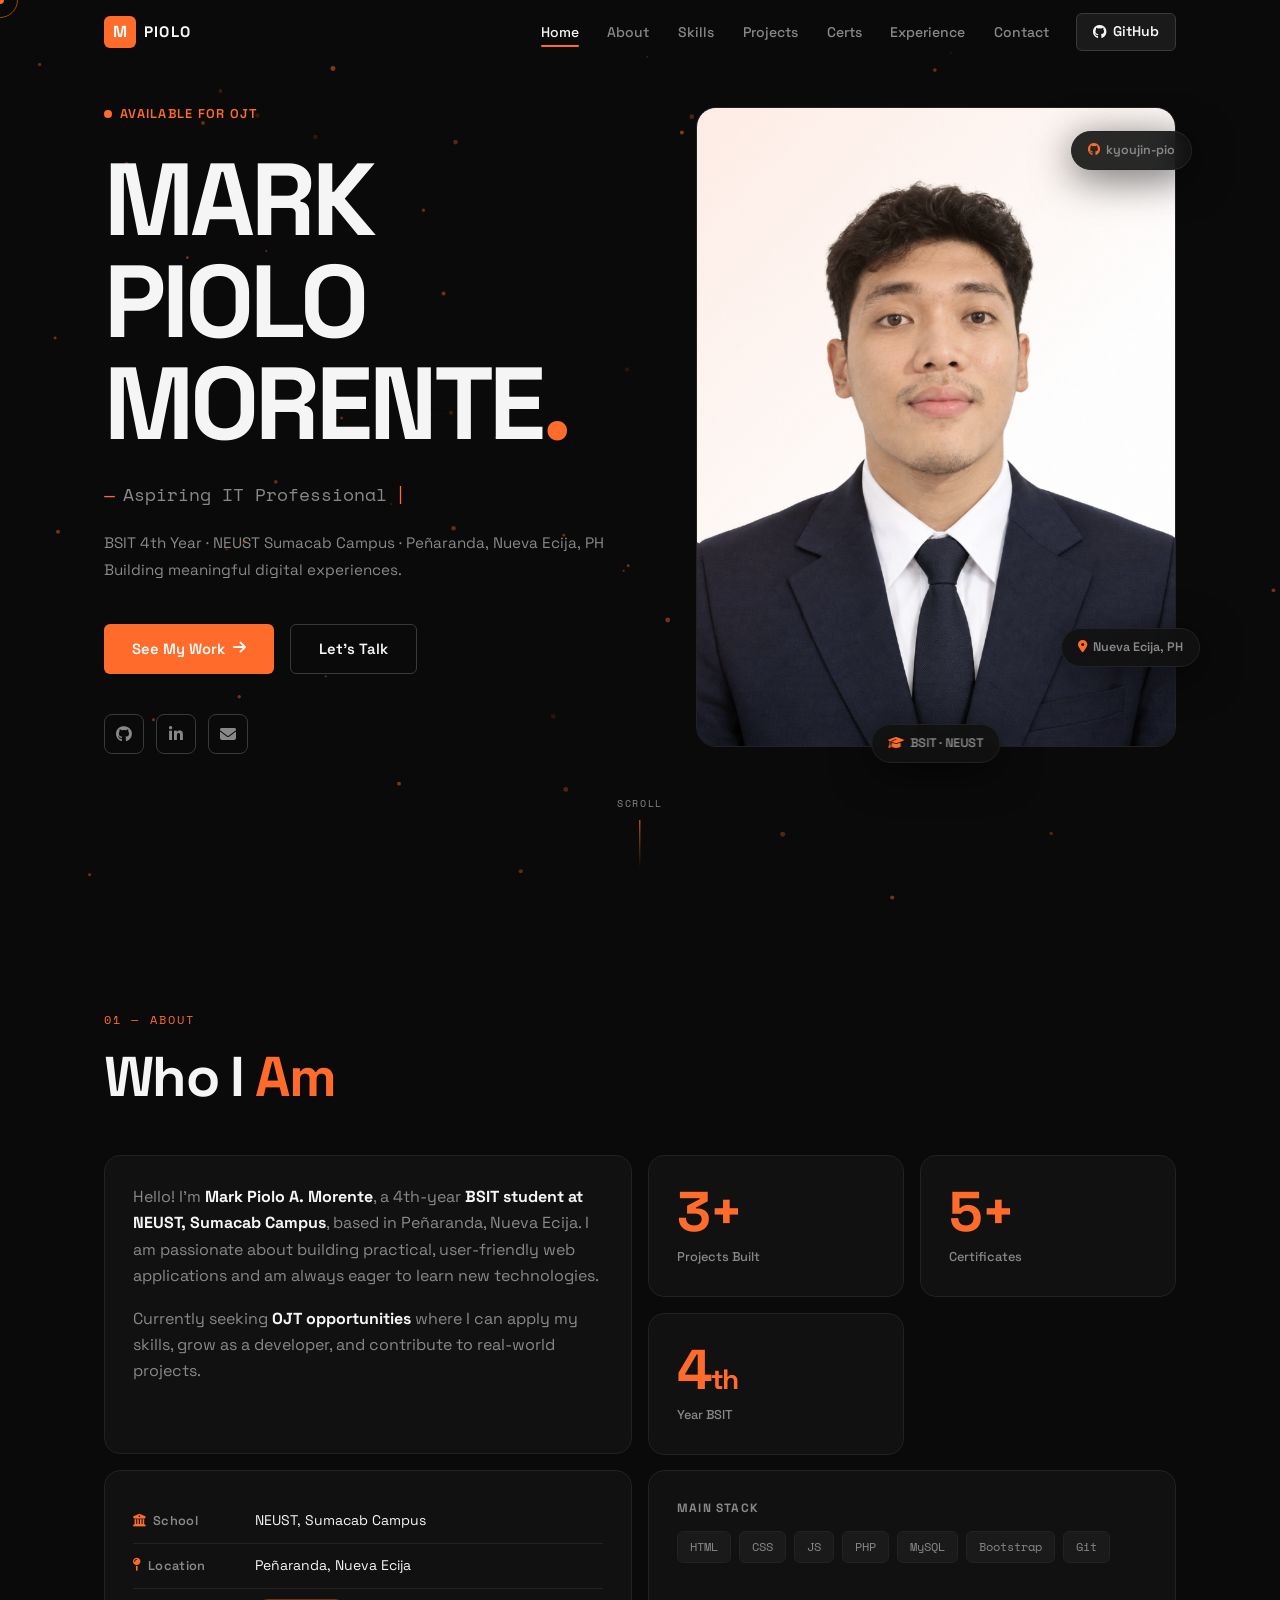
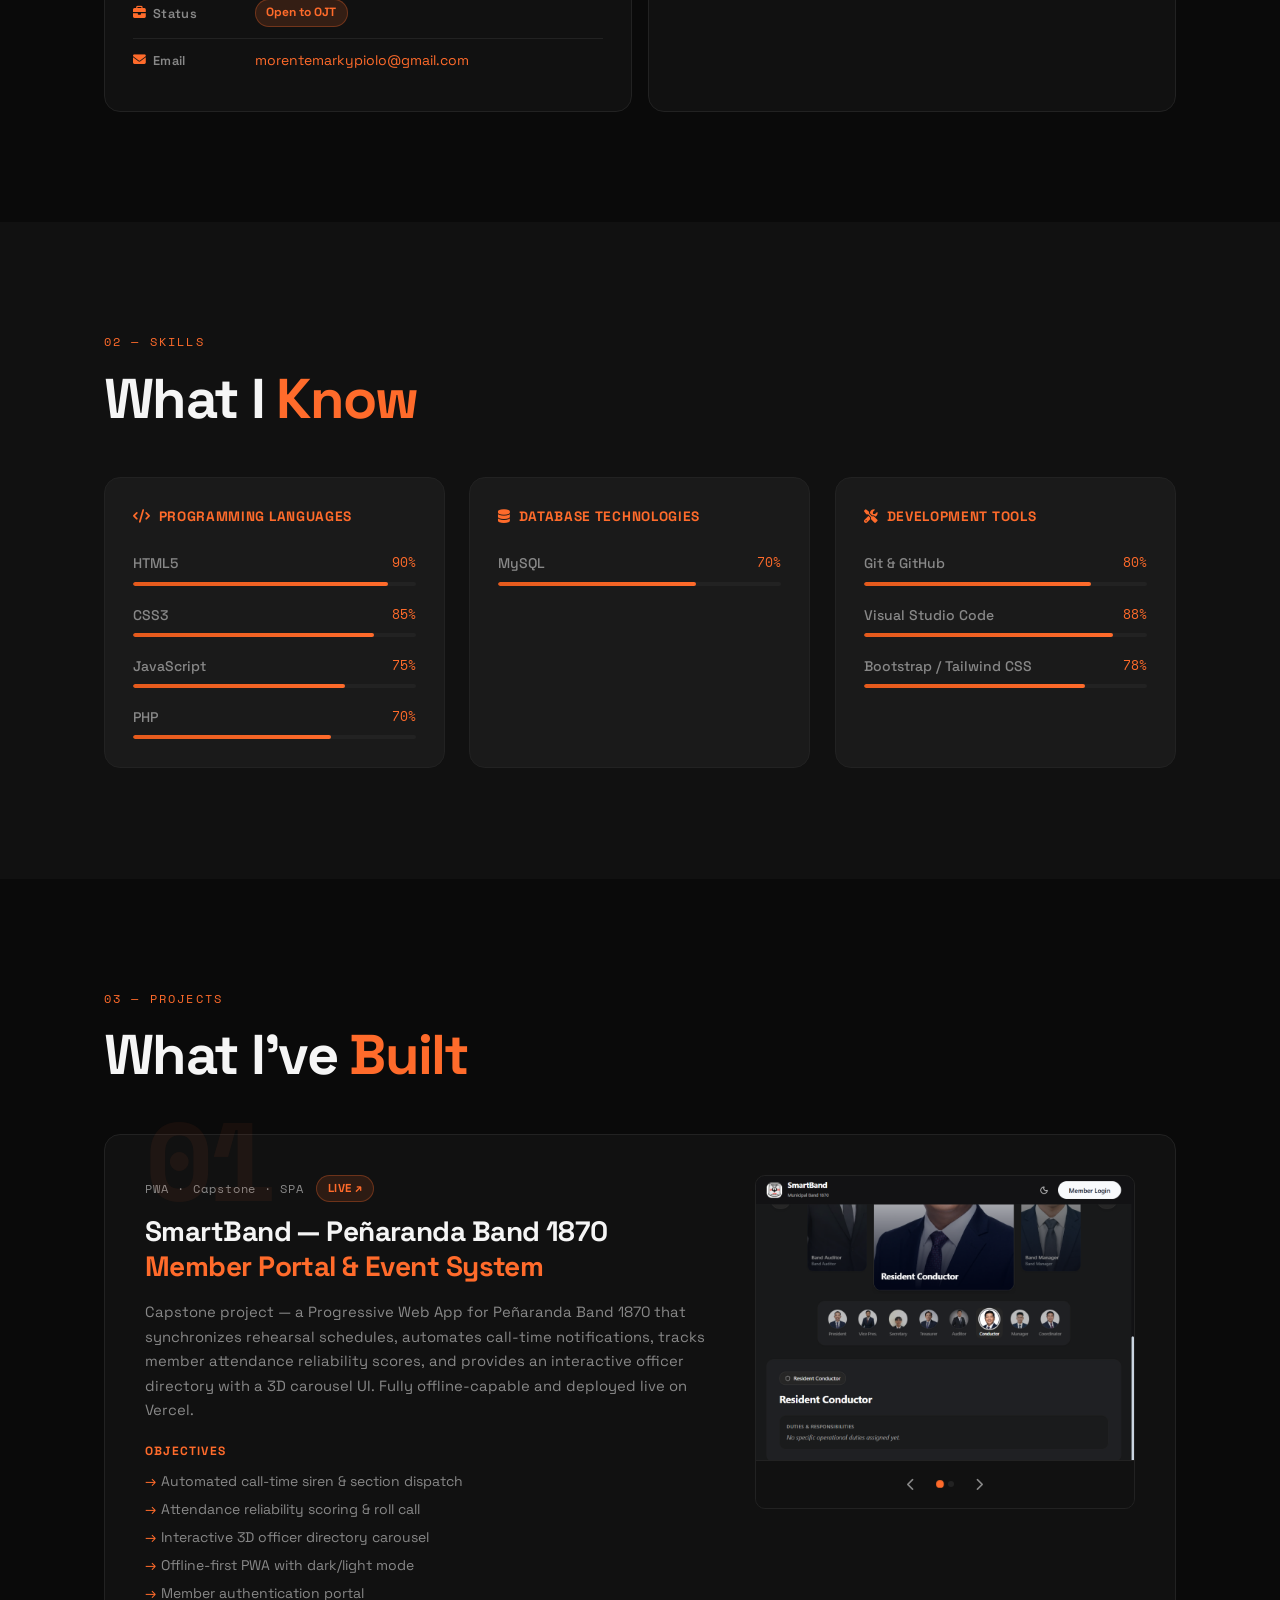
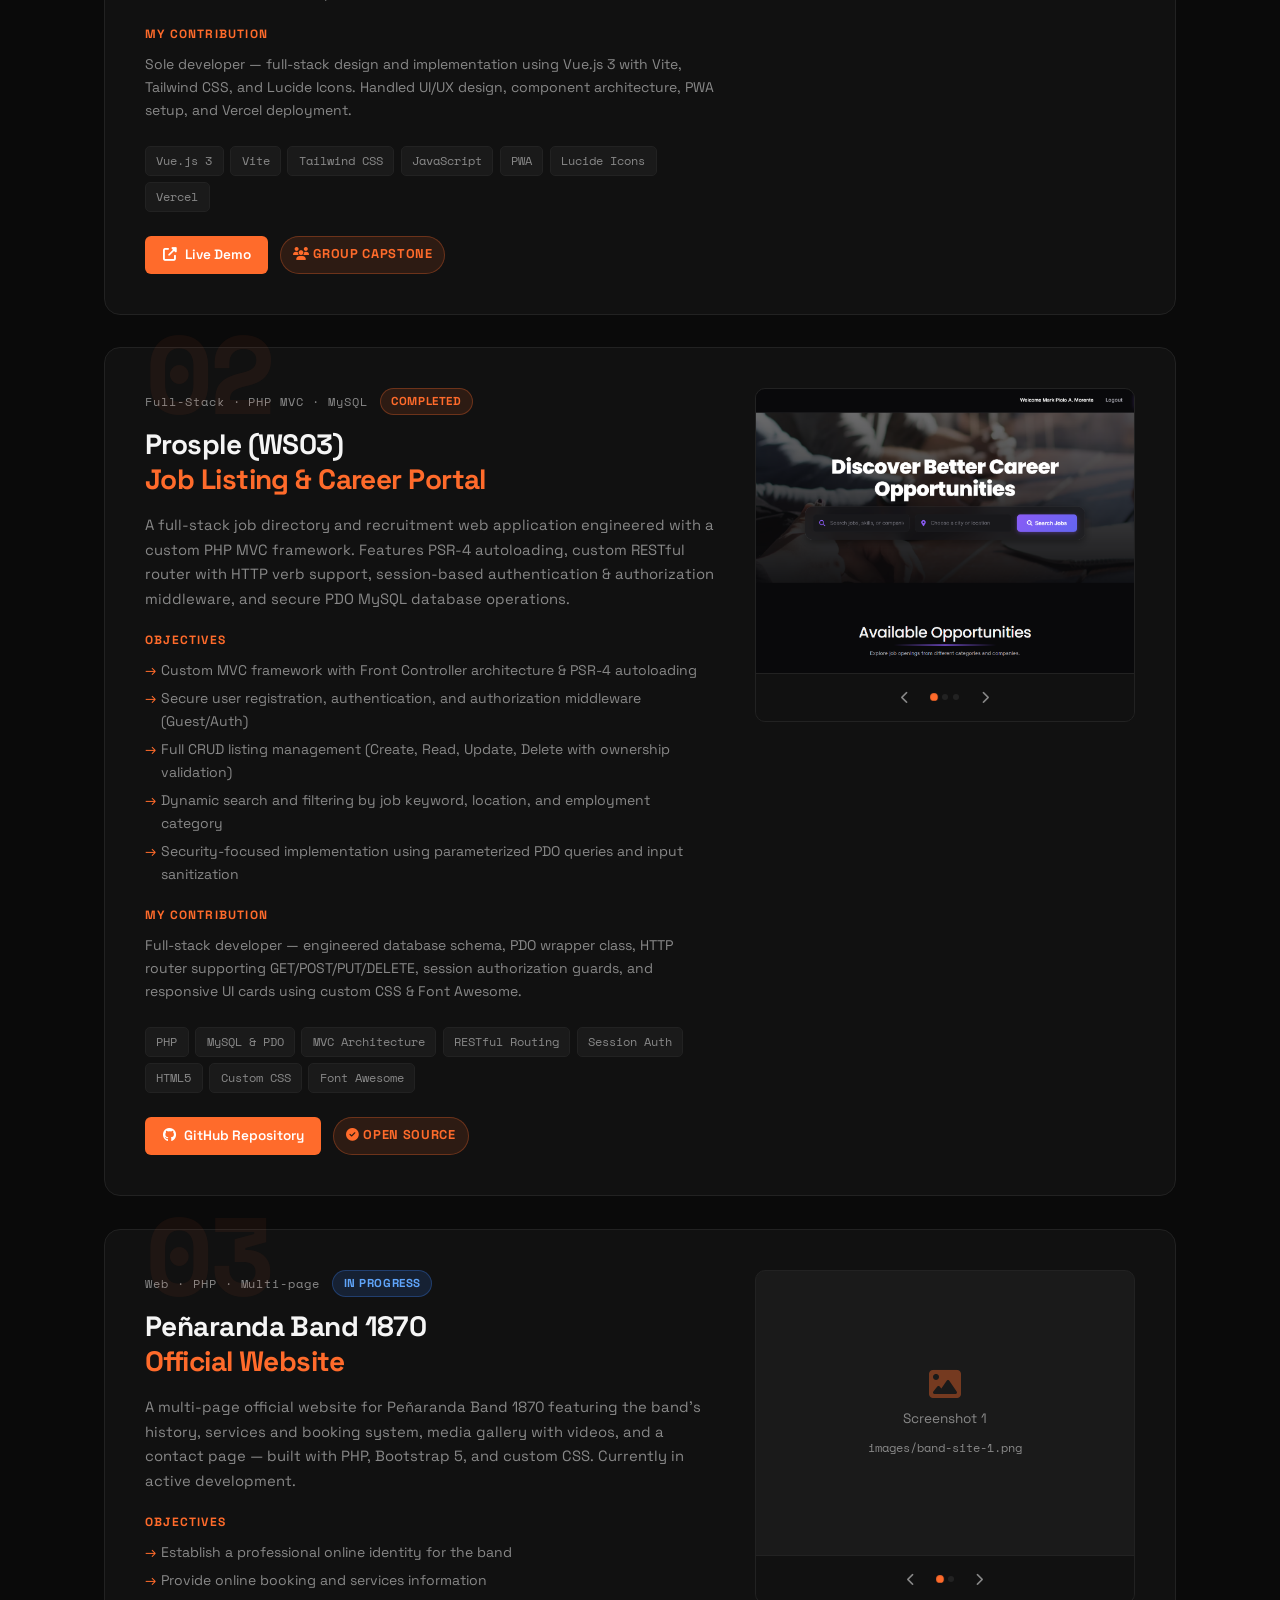
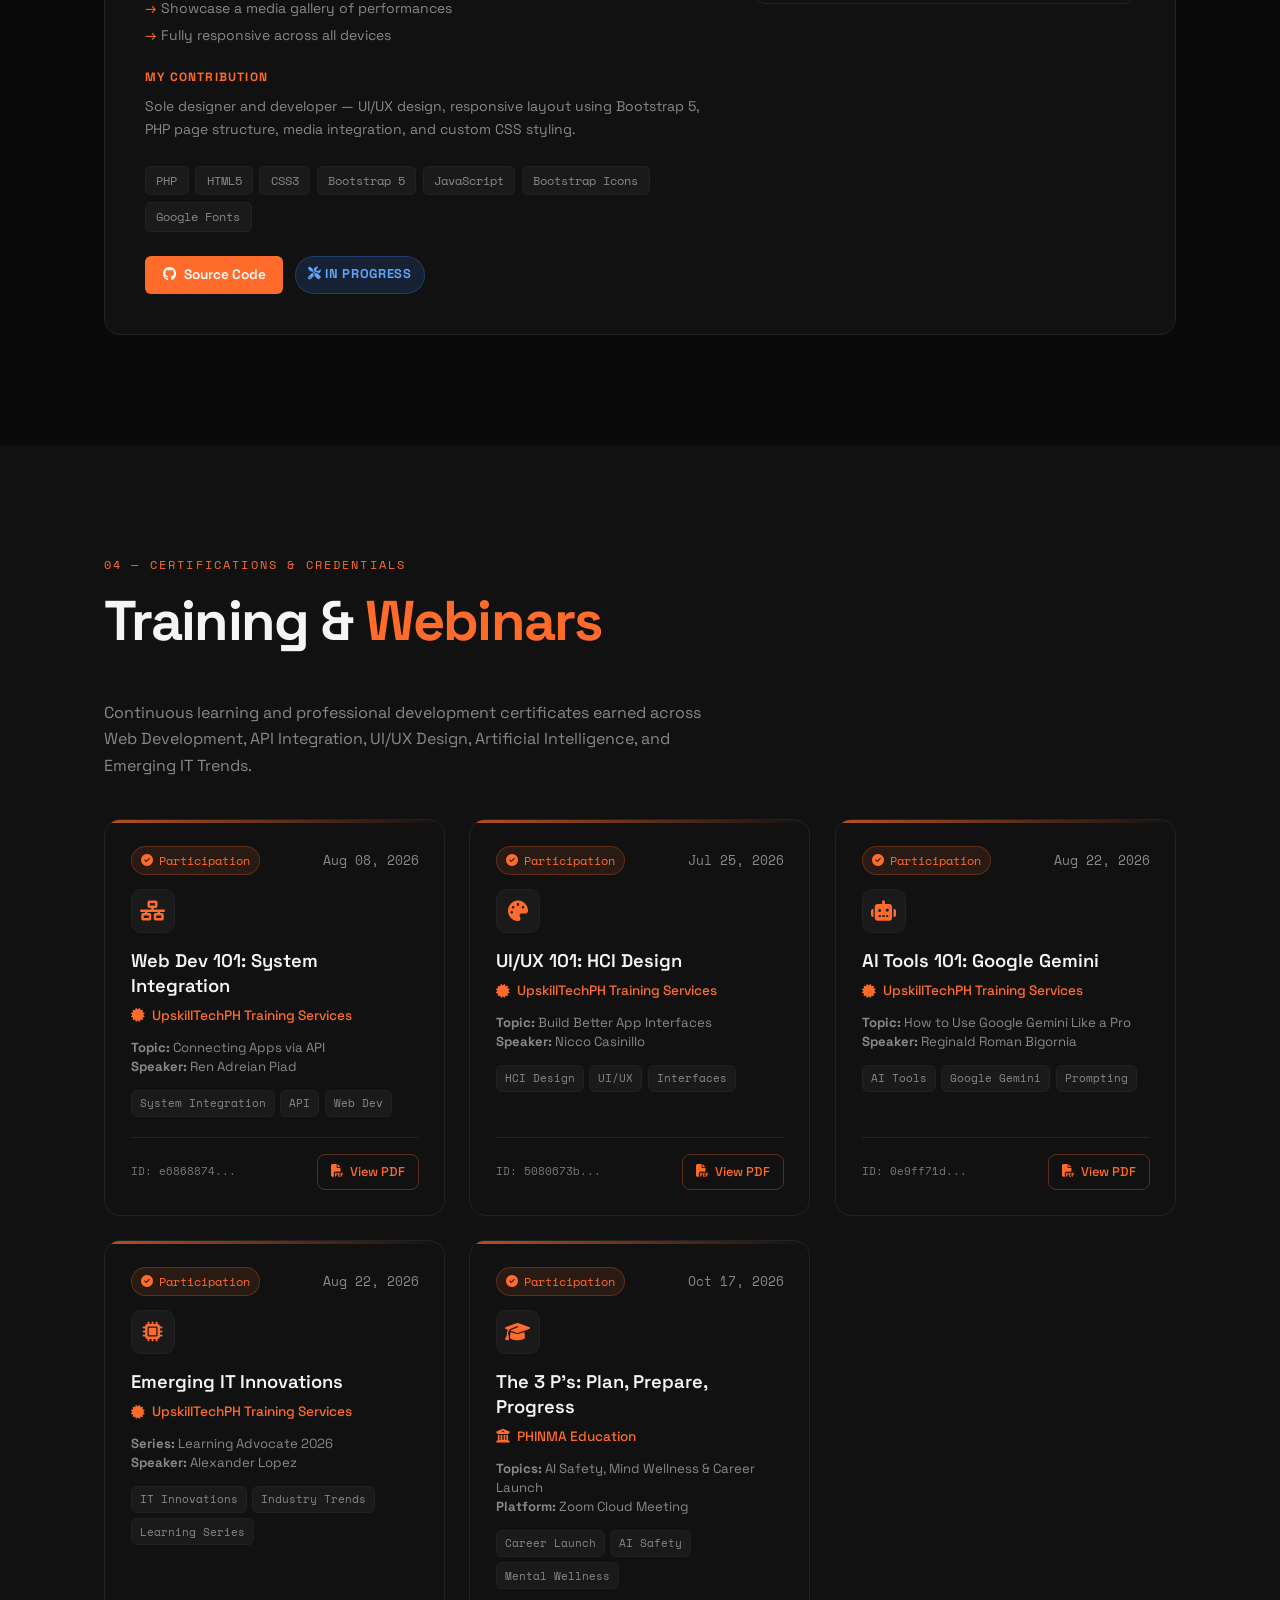
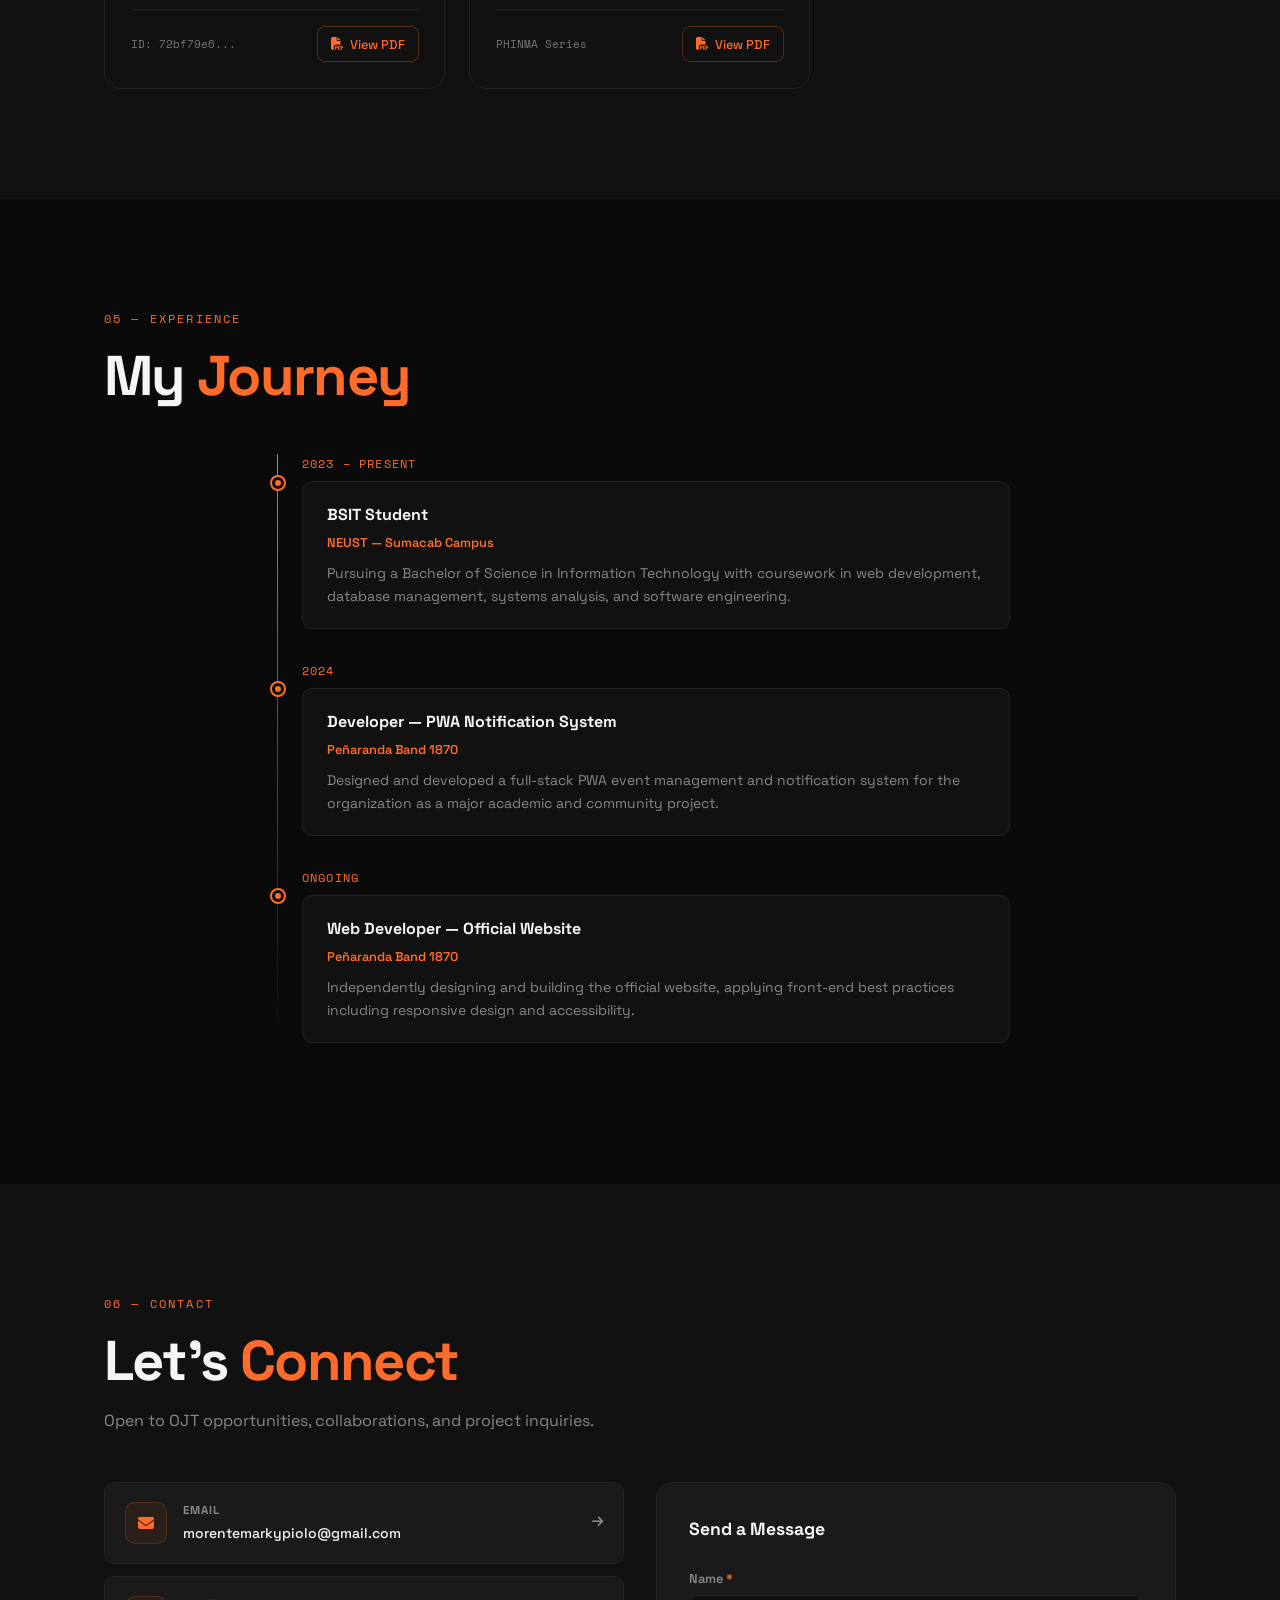
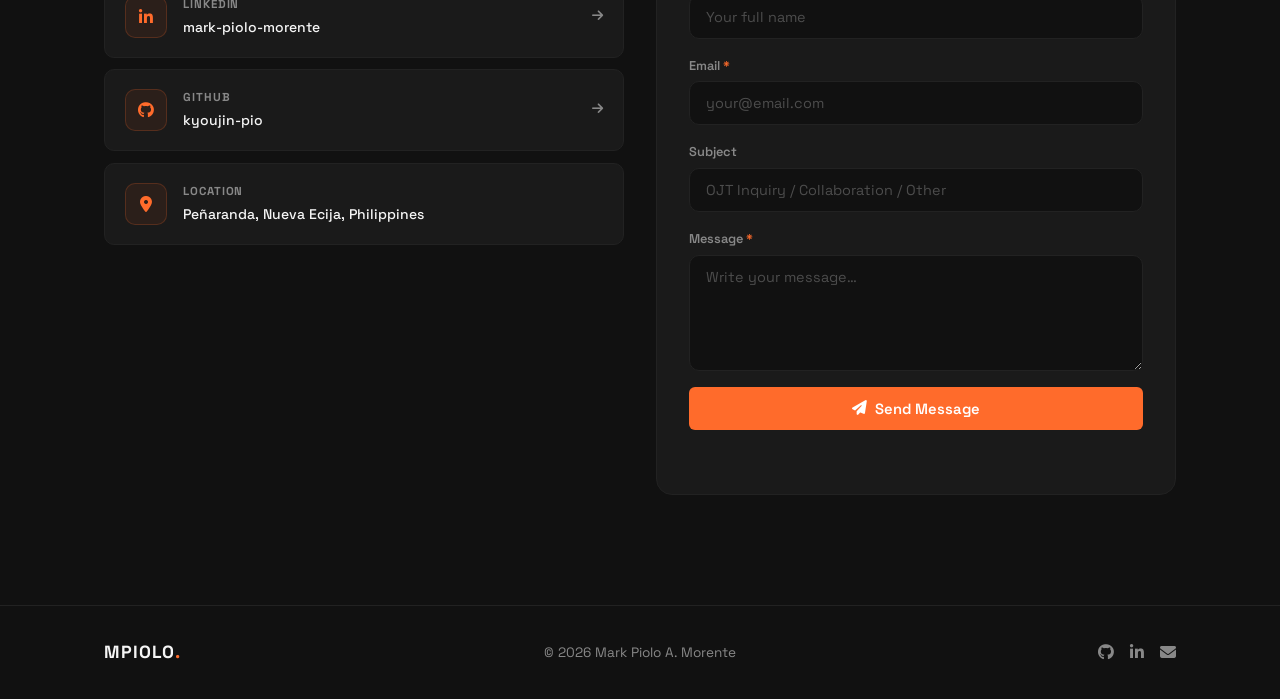
==== commit cd01b617: "Update root to modern portfolio and complete documentation" ====
--- a/index.html
+++ b/index.html
@@ -1,1402 +1,765 @@
 <!DOCTYPE html>
-<html lang="en" data-theme="light">
+<html lang="en">
 <head>
-  <meta charset="UTF-8">
-  <meta name="viewport" content="width=device-width, initial-scale=1.0">
-
-  <title>Piolo | Information Technology Student &amp; Aspiring Web Developer</title>
-  <meta name="description" content="Portfolio of Piolo, an Information Technology student and aspiring web developer. Explore selected projects, technical skills, education, and ways to connect.">
-  <meta name="author" content="Piolo">
-  <meta name="robots" content="index, follow">
-
-  <!-- Open Graph / social sharing. Update the URLs after you deploy. -->
-  <meta property="og:type" content="website">
-  <meta property="og:title" content="Piolo | IT Student &amp; Aspiring Web Developer">
-  <meta property="og:description" content="Clean, accessible web experiences built with HTML, CSS, and vanilla JavaScript. View my projects, skills, and journey as an IT student.">
-  <meta property="og:image" content="assets/images/og-image.png">
-  <meta property="og:image:width" content="1200">
-  <meta property="og:image:height" content="630">
-  <meta property="og:image:alt" content="Piolo — Information Technology Student and Aspiring Web Developer">
-  <meta property="og:url" content="https://yourusername.github.io/">
-  <meta name="twitter:card" content="summary_large_image">
-  <meta name="twitter:title" content="Piolo | IT Student &amp; Aspiring Web Developer">
-  <meta name="twitter:description" content="Clean, accessible web experiences built with HTML, CSS, and vanilla JavaScript.">
-  <meta name="twitter:image" content="assets/images/og-image.png">
-
-  <meta name="theme-color" content="#FFFFFF" media="(prefers-color-scheme: light)">
-  <meta name="theme-color" content="#111214" media="(prefers-color-scheme: dark)">
-  <link rel="icon" type="image/svg+xml" href="assets/icons/favicon.svg">
-
-  <link rel="preconnect" href="https://fonts.googleapis.com">
-  <link rel="preconnect" href="https://fonts.gstatic.com" crossorigin>
-  <link href="https://fonts.googleapis.com/css2?family=Inter:wght@400;500;600;700;800&display=swap" rel="stylesheet">
-
-  <link rel="stylesheet" href="css/style.css">
-  <script src="js/script.js" defer></script>
-
-  <!-- Theme bootstrap: prevents a light/dark flash before the main script loads. -->
-  <script>
-    (function () {
-      document.documentElement.classList.add('js');
-      try {
-        var saved = localStorage.getItem('portfolio-theme');
-        var theme = saved || 'light';
-        document.documentElement.setAttribute('data-theme', theme);
-      } catch (error) {}
-    })();
-  </script>
-
-  <script type="application/ld+json">
-  {
-    "@context": "https://schema.org",
-    "@type": "Person",
-    "name": "Piolo",
-    "jobTitle": "Information Technology Student & Aspiring Web Developer",
-    "description": "Information Technology student focused on web development, UI/UX, and continuous learning.",
-    "email": "mailto:piolo@example.com",
-    "url": "https://yourusername.github.io/",
-    "sameAs": [
-      "https://github.com/yourusername",
-      "https://www.facebook.com/yourusername"
-    ]
-  }
-  </script>
+  <meta charset="UTF-8" />
+  <meta name="viewport" content="width=device-width, initial-scale=1.0" />
+  <meta name="description" content="Mark Piolo A. Morente — IT Portfolio | Aspiring Web Developer | BSIT 4th Year, NEUST Sumacab Campus" />
+  <title>Mark Piolo Morente</title>
+  <link rel="stylesheet" href="style.css" />
+  <link rel="preconnect" href="https://fonts.googleapis.com" />
+  <link rel="preconnect" href="https://fonts.gstatic.com" crossorigin />
+  <link href="https://fonts.googleapis.com/css2?family=Space+Grotesk:wght@300;400;500;600;700&family=Space+Mono:wght@400;700&display=swap" rel="stylesheet" />
+  <link rel="stylesheet" href="https://cdnjs.cloudflare.com/ajax/libs/font-awesome/6.5.1/css/all.min.css" crossorigin="anonymous" referrerpolicy="no-referrer" />
 </head>
 <body>
-  <a class="skip-link" href="#main">Skip to main content</a>
-  <!-- Inline icon sprite: one source for every icon on the page. -->
-  <svg class="svg-sprite" xmlns="http://www.w3.org/2000/svg" aria-hidden="true" focusable="false">
-    <symbol id="i-arrow-right" viewBox="0 0 24 24"><path d="M5 12h14"/><path d="m13 6 6 6-6 6"/></symbol>
-    <symbol id="i-arrow-up-right" viewBox="0 0 24 24"><path d="M7 17 17 7"/><path d="M8 7h9v9"/></symbol>
-    <symbol id="i-arrow-up" viewBox="0 0 24 24"><path d="M12 19V5"/><path d="m5 12 7-7 7 7"/></symbol>
-    <symbol id="i-arrow-down" viewBox="0 0 24 24"><path d="M12 5v14"/><path d="m5 12 7 7 7-7"/></symbol>
-    <symbol id="i-mail" viewBox="0 0 24 24"><rect x="2" y="4" width="20" height="16" rx="2"/><path d="m22 6-10 7L2 6"/></symbol>
-    <symbol id="i-download" viewBox="0 0 24 24"><path d="M12 3v12"/><path d="m6 9 6 6 6-6"/><path d="M4 21h16"/></symbol>
-    <symbol id="i-file" viewBox="0 0 24 24"><path d="M14 2H6a2 2 0 0 0-2 2v16a2 2 0 0 0 2 2h12a2 2 0 0 0 2-2V8Z"/><path d="M14 2v6h6"/><path d="M8 13h8M8 17h6"/></symbol>
-    <symbol id="i-code" viewBox="0 0 24 24"><path d="m16 18 6-6-6-6"/><path d="m8 6-6 6 6 6"/></symbol>
-    <symbol id="i-layout" viewBox="0 0 24 24"><rect x="3" y="4" width="18" height="16" rx="2"/><path d="M3 9h18"/><path d="M9 21V9"/></symbol>
-    <symbol id="i-database" viewBox="0 0 24 24"><ellipse cx="12" cy="5" rx="9" ry="3"/><path d="M3 5v14c0 1.66 4.03 3 9 3s9-1.34 9-3V5"/><path d="M3 12c0 1.66 4.03 3 9 3s9-1.34 9-3"/></symbol>
-    <symbol id="i-lightbulb" viewBox="0 0 24 24"><path d="M15 14c.2-1 .7-1.7 1.5-2.5 1-.9 1.5-2.2 1.5-3.5A6 6 0 0 0 6 8c0 1.3.5 2.6 1.5 3.5.8.8 1.3 1.5 1.5 2.5"/><path d="M9 18h6"/><path d="M10 22h4"/></symbol>
-    <symbol id="i-book" viewBox="0 0 24 24"><path d="M4 19.5A2.5 2.5 0 0 1 6.5 17H20"/><path d="M6.5 2H20v20H6.5A2.5 2.5 0 0 1 4 19.5v-15A2.5 2.5 0 0 1 6.5 2Z"/></symbol>
-    <symbol id="i-graduation" viewBox="0 0 24 24"><path d="M22 10 12 5 2 10l10 5 10-5Z"/><path d="M6 12v5c0 1.1 2.7 2 6 2s6-.9 6-2v-5"/><path d="M22 10v6"/></symbol>
-    <symbol id="i-trophy" viewBox="0 0 24 24"><path d="M8 21h8"/><path d="M12 17v4"/><path d="M7 4h10v5a5 5 0 0 1-10 0V4Z"/><path d="M7 6H4v2a3 3 0 0 0 3 3"/><path d="M17 6h3v2a3 3 0 0 1-3 3"/></symbol>
-    <symbol id="i-users" viewBox="0 0 24 24"><path d="M16 21v-2a4 4 0 0 0-4-4H6a4 4 0 0 0-4 4v2"/><circle cx="9" cy="7" r="4"/><path d="M22 21v-2a4 4 0 0 0-3-3.87"/><path d="M16 3.13a4 4 0 0 1 0 7.75"/></symbol>
-    <symbol id="i-award" viewBox="0 0 24 24"><circle cx="12" cy="8" r="6"/><path d="M15.5 13.5 17 22l-5-3-5 3 1.5-8.5"/></symbol>
-    <symbol id="i-certificate" viewBox="0 0 24 24"><rect x="3" y="4" width="18" height="16" rx="2"/><path d="M7 8h10M7 12h6"/><circle cx="16.5" cy="15.5" r="2.5"/><path d="m15 17.5-.5 3 2-1 2 1-.5-3"/></symbol>
-    <symbol id="i-briefcase" viewBox="0 0 24 24"><rect x="2" y="7" width="20" height="14" rx="2"/><path d="M16 21V5a2 2 0 0 0-2-2h-4a2 2 0 0 0-2 2v16"/></symbol>
-    <symbol id="i-music" viewBox="0 0 24 24"><path d="M9 18V5l12-2v13"/><circle cx="6" cy="18" r="3"/><circle cx="18" cy="16" r="3"/></symbol>
-    <symbol id="i-gamepad" viewBox="0 0 24 24"><line x1="6" x2="10" y1="11" y2="11"/><line x1="8" x2="8" y1="9" y2="13"/><line x1="15" x2="15.01" y1="12" y2="12"/><line x1="18" x2="18.01" y1="10" y2="10"/><path d="M17.32 5H6.68a4 4 0 0 0-3.98 3.59c-.01.05-.01.1-.02.15C2.6 9.42 2 14.46 2 16a3 3 0 0 0 3 3c1 0 1.5-.5 2-1l1.41-1.41A2 2 0 0 1 9.83 16h4.34a2 2 0 0 1 1.42.59L17 18c.5.5 1 1 2 1a3 3 0 0 0 3-3c0-1.54-.6-6.58-.68-7.26-.01-.05-.01-.1-.02-.15A4 4 0 0 0 17.32 5Z"/></symbol>
-    <symbol id="i-presentation" viewBox="0 0 24 24"><path d="M2 3h20"/><path d="M21 3v11a2 2 0 0 1-2 2H5a2 2 0 0 1-2-2V3"/><path d="m7 21 5-5 5 5"/></symbol>
-    <symbol id="i-target" viewBox="0 0 24 24"><circle cx="12" cy="12" r="9"/><circle cx="12" cy="12" r="5"/><circle cx="12" cy="12" r="1"/></symbol>
-    <symbol id="i-check" viewBox="0 0 24 24"><path d="m20 6-11 11-5-5"/></symbol>
-    <symbol id="i-close" viewBox="0 0 24 24"><path d="M18 6 6 18"/><path d="m6 6 12 12"/></symbol>
-    <symbol id="i-sparkle" viewBox="0 0 24 24"><path d="m12 3-1.9 5.8a2 2 0 0 1-1.3 1.3L3 12l5.8 1.9a2 2 0 0 1 1.3 1.3L12 21l1.9-5.8a2 2 0 0 1 1.3-1.3L21 12l-5.8-1.9a2 2 0 0 1-1.3-1.3Z"/></symbol>
-    <symbol id="i-send" viewBox="0 0 24 24"><path d="m22 2-7 20-4-9-9-4Z"/><path d="M22 2 11 13"/></symbol>
-    <symbol id="i-info" viewBox="0 0 24 24"><circle cx="12" cy="12" r="9"/><path d="M12 16v-4"/><path d="M12 8h.01"/></symbol>
-    <symbol id="i-terminal" viewBox="0 0 24 24"><path d="m4 17 6-6-6-6"/><path d="M12 19h8"/></symbol>
-    <symbol id="i-printer" viewBox="0 0 24 24"><path d="M6 9V2h12v7"/><path d="M6 18H4a2 2 0 0 1-2-2v-5a2 2 0 0 1 2-2h16a2 2 0 0 1 2 2v5a2 2 0 0 1-2 2h-2"/><rect x="6" y="14" width="12" height="8"/></symbol>
-    <symbol id="i-sun" viewBox="0 0 24 24"><circle cx="12" cy="12" r="4"/><path d="M12 2v2M12 20v2M4.93 4.93l1.42 1.42M17.66 17.66l1.41 1.41M2 12h2M20 12h2M6.34 17.66l-1.41 1.41M19.07 4.93l-1.41 1.41"/></symbol>
-    <symbol id="i-moon" viewBox="0 0 24 24"><path d="M21 12.79A9 9 0 1 1 11.21 3 7 7 0 0 0 21 12.79Z"/></symbol>
-    <symbol id="i-github" viewBox="0 0 24 24"><path d="M12 .3a12 12 0 0 0-3.8 23.4c.6.1.8-.3.8-.6v-2.2c-3.3.7-4-1.6-4-1.6-.6-1.4-1.4-1.8-1.4-1.8-1.1-.7.1-.7.1-.7 1.2.1 1.8 1.2 1.8 1.2 1.1 1.8 2.8 1.3 3.5 1 .1-.8.4-1.3.8-1.6-2.7-.3-5.5-1.3-5.5-5.9 0-1.3.5-2.4 1.2-3.2-.1-.3-.5-1.5.1-3.2 0 0 1-.3 3.3 1.2a11.5 11.5 0 0 1 6 0c2.3-1.5 3.3-1.2 3.3-1.2.6 1.7.2 2.9.1 3.2.8.8 1.2 1.9 1.2 3.2 0 4.6-2.8 5.6-5.5 5.9.4.4.8 1.1.8 2.2v3.3c0 .3.2.7.8.6A12 12 0 0 0 12 .3"/></symbol>
-    <symbol id="i-facebook" viewBox="0 0 24 24"><path d="M24 12.07C24 5.45 18.63.07 12 .07S0 5.45 0 12.07c0 5.99 4.39 10.95 10.13 11.85v-8.38H7.08v-3.47h3.05V9.43c0-3.01 1.79-4.67 4.53-4.67 1.31 0 2.69.23 2.69.23v2.96h-1.51c-1.49 0-1.96.93-1.96 1.87v2.25h3.33l-.53 3.47h-2.8v8.38C19.61 23.02 24 18.06 24 12.07"/></symbol>
-  </svg>
-  <!-- =====================================================================
-       HEADER / NAVIGATION
-       ===================================================================== -->
-  <header class="site-header" data-header>
-    <nav class="nav container" aria-label="Primary navigation">
-      <a class="brand" href="#home" aria-label="Piolo — back to home">
-        <span class="brand__mark" aria-hidden="true">P<span>.</span></span>
-        <span class="brand__name">Piolo</span>
+
+  <!-- Custom Cursor -->
+  <div class="cursor-dot"   id="cursorDot"  aria-hidden="true"></div>
+  <div class="cursor-ring"  id="cursorRing" aria-hidden="true"></div>
+
+  <!-- Particle Canvas -->
+  <canvas id="particleCanvas" aria-hidden="true"></canvas>
+
+  <!-- ===================== NAVBAR ===================== -->
+  <nav id="navbar" aria-label="Main navigation">
+    <div class="nav-inner">
+      <a href="#home" class="nav-logo" aria-label="Home">
+        <span class="logo-mark">M</span><span class="logo-text">PIOLO</span>
       </a>
-
-      <ul class="nav__list nav__list--desktop">
-        <li><a class="nav__link is-active" href="#home" data-nav="home" aria-current="location">Home</a></li>
-        <li><a class="nav__link" href="#about" data-nav="about">About</a></li>
-        <li><a class="nav__link" href="#skills" data-nav="skills">Skills</a></li>
-        <li><a class="nav__link" href="#projects" data-nav="projects">Projects</a></li>
-        <li><a class="nav__link" href="#education" data-nav="education">Education</a></li>
-        <li><a class="nav__link" href="#contact" data-nav="contact">Contact</a></li>
+      <button class="hamburger" id="hamburger" aria-label="Toggle navigation" aria-expanded="false">
+        <span></span><span></span><span></span>
+      </button>
+      <ul class="nav-links" id="navLinks" role="list">
+        <li><a href="#home"           class="nav-link" data-text="Home">Home</a></li>
+        <li><a href="#about"          class="nav-link" data-text="About">About</a></li>
+        <li><a href="#skills"         class="nav-link" data-text="Skills">Skills</a></li>
+        <li><a href="#projects"       class="nav-link" data-text="Projects">Projects</a></li>
+        <li><a href="#certifications" class="nav-link" data-text="Certs">Certs</a></li>
+        <li><a href="#experience"     class="nav-link" data-text="Experience">Experience</a></li>
+        <li><a href="#contact"        class="nav-link" data-text="Contact">Contact</a></li>
+        <li>
+          <a href="https://github.com/kyoujin-pio" target="_blank" rel="noopener noreferrer" class="nav-cta">
+            <i class="fab fa-github"></i><span>GitHub</span>
+          </a>
+        </li>
       </ul>
-
-      <div class="nav__actions">
-        <button class="icon-button theme-toggle" type="button" data-theme-toggle aria-label="Switch to dark mode">
-          <svg class="icon theme-toggle__icon theme-toggle__icon--moon" aria-hidden="true"><use href="#i-moon"></use></svg>
-          <svg class="icon theme-toggle__icon theme-toggle__icon--sun" aria-hidden="true"><use href="#i-sun"></use></svg>
-        </button>
-        <a class="btn btn--primary btn--sm nav__cta" href="#contact">
-          Let's talk
-          <svg class="icon" aria-hidden="true"><use href="#i-arrow-up-right"></use></svg>
-        </a>
-        <button class="menu-toggle" type="button" aria-label="Open menu" aria-expanded="false" aria-controls="mobile-menu" data-menu-toggle>
-          <span class="menu-toggle__lines" aria-hidden="true"><span></span><span></span></span>
-        </button>
-      </div>
-    </nav>
-
-    <!-- Mobile navigation panel -->
-    <div class="mobile-menu" id="mobile-menu" data-mobile-menu aria-hidden="true" inert>
-      <div class="mobile-menu__inner container">
-        <nav aria-label="Mobile navigation">
-          <a class="mobile-menu__link is-active" href="#home" data-nav="home" aria-current="location">
-            <span class="mobile-menu__index">01</span><span>Home</span>
-            <svg class="icon" aria-hidden="true"><use href="#i-arrow-up-right"></use></svg>
+    </div>
+  </nav>
+
+  <!-- ===================== HERO ===================== -->
+  <section id="home" class="section hero-section">
+    <div class="container hero-container">
+
+      <!-- Left: Text -->
+      <div class="hero-left">
+        <div class="hero-tag">
+          <span class="tag-dot"></span> Available for OJT
+        </div>
+
+        <h1 class="hero-heading">
+          <span class="line-wrap"><span class="reveal-line">MARK</span></span>
+          <span class="line-wrap"><span class="reveal-line delay-1">PIOLO</span></span>
+          <span class="line-wrap"><span class="reveal-line delay-2">MORENTE<span class="dot-accent">.</span></span></span>
+        </h1>
+
+        <div class="hero-role">
+          <span class="role-label">—</span>
+          <span id="typedText"></span><span class="cursor-blink">|</span>
+        </div>
+
+        <p class="hero-desc">
+          BSIT 4th Year · NEUST Sumacab Campus · Peñaranda, Nueva Ecija, PH<br>
+          Building meaningful digital experiences.
+        </p>
+
+        <div class="hero-actions">
+          <a href="#projects" class="btn btn-primary">
+            See My Work <i class="fas fa-arrow-right"></i>
           </a>
-          <a class="mobile-menu__link" href="#about" data-nav="about">
-            <span class="mobile-menu__index">02</span><span>About</span>
-            <svg class="icon" aria-hidden="true"><use href="#i-arrow-up-right"></use></svg>
+          <a href="#contact" class="btn btn-ghost">Let's Talk</a>
+        </div>
+
+        <div class="hero-socials">
+          <a href="https://github.com/kyoujin-pio" target="_blank" rel="noopener noreferrer" aria-label="GitHub">
+            <i class="fab fa-github"></i>
           </a>
-          <a class="mobile-menu__link" href="#skills" data-nav="skills">
-            <span class="mobile-menu__index">03</span><span>Skills</span>
-            <svg class="icon" aria-hidden="true"><use href="#i-arrow-up-right"></use></svg>
+          <a href="https://linkedin.com/in/mark-piolo-morente" target="_blank" rel="noopener noreferrer" aria-label="LinkedIn">
+            <i class="fab fa-linkedin-in"></i>
           </a>
-          <a class="mobile-menu__link" href="#projects" data-nav="projects">
-            <span class="mobile-menu__index">04</span><span>Projects</span>
-            <svg class="icon" aria-hidden="true"><use href="#i-arrow-up-right"></use></svg>
+          <a href="mailto:morentemarkypiolo@gmail.com" aria-label="Email">
+            <i class="fas fa-envelope"></i>
           </a>
-          <a class="mobile-menu__link" href="#education" data-nav="education">
-            <span class="mobile-menu__index">05</span><span>Education</span>
-            <svg class="icon" aria-hidden="true"><use href="#i-arrow-up-right"></use></svg>
+        </div>
+      </div>
+
+      <!-- Right: Photo + floating chips -->
+      <div class="hero-right">
+        <div class="photo-frame">
+          <img src="images/profile.jpg" alt="Mark Piolo A. Morente" class="hero-photo" />
+          <div class="photo-border-anim" aria-hidden="true"></div>
+        </div>
+
+        <!-- Floating info chips -->
+        <div class="chip chip-1" aria-hidden="true">
+          <i class="fab fa-github"></i> kyoujin-pio
+        </div>
+        <div class="chip chip-2" aria-hidden="true">
+          <i class="fas fa-location-dot"></i> Nueva Ecija, PH
+        </div>
+        <div class="chip chip-3" aria-hidden="true">
+          <i class="fas fa-graduation-cap"></i> BSIT · NEUST
+        </div>
+      </div>
+
+    </div>
+
+    <!-- Scroll indicator -->
+    <div class="scroll-indicator" aria-hidden="true">
+      <span>SCROLL</span>
+      <div class="scroll-line"></div>
+    </div>
+  </section>
+
+  <!-- ===================== ABOUT ===================== -->
+  <section id="about" class="section">
+    <div class="container">
+      <div class="section-label">01 — ABOUT</div>
+      <h2 class="section-heading">Who I <span class="accent">Am</span></h2>
+
+      <div class="about-bento">
+        <!-- Bio card -->
+        <div class="bento-card bento-bio tilt-card">
+          <p class="bio-text">
+            Hello! I'm <strong>Mark Piolo A. Morente</strong>, a 4th-year
+            <strong>BSIT student at NEUST, Sumacab Campus</strong>, based in
+            Peñaranda, Nueva Ecija. I am passionate about building practical, user-friendly web
+            applications and am always eager to learn new technologies.
+          </p>
+          <p class="bio-text">
+            Currently seeking <strong>OJT opportunities</strong> where I can
+            apply my skills, grow as a developer, and contribute to real-world
+            projects.
+          </p>
+        </div>
+
+        <!-- Stat cards -->
+        <div class="bento-card bento-stat tilt-card">
+          <span class="stat-number">3+</span>
+          <span class="stat-label">Projects Built</span>
+        </div>
+        <div class="bento-card bento-stat tilt-card">
+          <span class="stat-number">5+</span>
+          <span class="stat-label">Certificates</span>
+        </div>
+        <div class="bento-card bento-stat tilt-card">
+          <span class="stat-number">4<span class="stat-unit">th</span></span>
+          <span class="stat-label">Year BSIT</span>
+        </div>
+
+        <!-- Info card -->
+        <div class="bento-card bento-info tilt-card">
+          <div class="info-row">
+            <span class="info-key"><i class="fas fa-university"></i> School</span>
+            <span class="info-val">NEUST, Sumacab Campus</span>
+          </div>
+          <div class="info-row">
+            <span class="info-key"><i class="fas fa-map-pin"></i> Location</span>
+            <span class="info-val">Peñaranda, Nueva Ecija</span>
+          </div>
+          <div class="info-row">
+            <span class="info-key"><i class="fas fa-briefcase"></i> Status</span>
+            <span class="info-val"><span class="badge-open">Open to OJT</span></span>
+          </div>
+          <div class="info-row">
+            <span class="info-key"><i class="fas fa-envelope"></i> Email</span>
+            <span class="info-val"><a href="mailto:morentemarkypiolo@gmail.com">morentemarkypiolo@gmail.com</a></span>
+          </div>
+        </div>
+
+        <!-- Stack card -->
+        <div class="bento-card bento-stack tilt-card">
+          <div class="stack-label">Main Stack</div>
+          <div class="stack-tags">
+            <span>HTML</span><span>CSS</span><span>JS</span>
+            <span>PHP</span><span>MySQL</span><span>Bootstrap</span>
+            <span>Git</span>
+          </div>
+        </div>
+      </div>
+    </div>
+  </section>
+
+  <!-- ===================== SKILLS ===================== -->
+  <section id="skills" class="section section-alt">
+    <div class="container">
+      <div class="section-label">02 — SKILLS</div>
+      <h2 class="section-heading">What I <span class="accent">Know</span></h2>
+
+      <div class="skills-wrap">
+
+        <div class="skill-group tilt-card">
+          <h3 class="sg-title"><i class="fas fa-code"></i> Programming Languages</h3>
+          <div class="skill-list">
+            <div class="sk"><div class="sk-top"><span>HTML5</span><span>90%</span></div>
+              <div class="sk-bar"><div class="sk-fill" data-w="90"></div></div></div>
+            <div class="sk"><div class="sk-top"><span>CSS3</span><span>85%</span></div>
+              <div class="sk-bar"><div class="sk-fill" data-w="85"></div></div></div>
+            <div class="sk"><div class="sk-top"><span>JavaScript</span><span>75%</span></div>
+              <div class="sk-bar"><div class="sk-fill" data-w="75"></div></div></div>
+            <div class="sk"><div class="sk-top"><span>PHP</span><span>70%</span></div>
+              <div class="sk-bar"><div class="sk-fill" data-w="70"></div></div></div>
+          </div>
+        </div>
+
+        <div class="skill-group tilt-card">
+          <h3 class="sg-title"><i class="fas fa-database"></i> Database Technologies</h3>
+          <div class="skill-list">
+            <div class="sk"><div class="sk-top"><span>MySQL</span><span>70%</span></div>
+              <div class="sk-bar"><div class="sk-fill" data-w="70"></div></div></div>
+          </div>
+        </div>
+
+        <div class="skill-group tilt-card">
+          <h3 class="sg-title"><i class="fas fa-tools"></i> Development Tools</h3>
+          <div class="skill-list">
+            <div class="sk"><div class="sk-top"><span>Git &amp; GitHub</span><span>80%</span></div>
+              <div class="sk-bar"><div class="sk-fill" data-w="80"></div></div></div>
+            <div class="sk"><div class="sk-top"><span>Visual Studio Code</span><span>88%</span></div>
+              <div class="sk-bar"><div class="sk-fill" data-w="88"></div></div></div>
+            <div class="sk"><div class="sk-top"><span>Bootstrap / Tailwind CSS</span><span>78%</span></div>
+              <div class="sk-bar"><div class="sk-fill" data-w="78"></div></div></div>
+          </div>
+        </div>
+
+      </div>
+    </div>
+  </section>
+
+  <!-- ===================== PROJECTS ===================== -->
+  <section id="projects" class="section">
+    <div class="container">
+      <div class="section-label">03 — PROJECTS</div>
+      <h2 class="section-heading">What I've <span class="accent">Built</span></h2>
+
+      <div class="projects-list">
+
+        <!-- PROJECT 1 -->
+        <article class="project-item tilt-card" aria-label="Project: Band 1870 PWA">
+          <div class="project-num" aria-hidden="true">01</div>
+          <div class="project-content">
+            <div class="project-meta">
+              <span class="project-type">PWA · Capstone · SPA</span>
+              <span class="project-status status-ongoing">Live ↗</span>
+            </div>
+            <h3 class="project-name">
+              SmartBand — Peñaranda Band 1870<br>
+              <span class="accent">Member Portal &amp; Event System</span>
+            </h3>
+            <p class="project-desc">
+              Capstone project — a Progressive Web App for Peñaranda Band 1870 that
+              synchronizes rehearsal schedules, automates call-time notifications,
+              tracks member attendance reliability scores, and provides an interactive
+              officer directory with a 3D carousel UI. Fully offline-capable and
+              deployed live on Vercel.
+            </p>
+
+            <div class="project-objectives">
+              <h4>Objectives</h4>
+              <ul>
+                <li>Automated call-time siren &amp; section dispatch</li>
+                <li>Attendance reliability scoring &amp; roll call</li>
+                <li>Interactive 3D officer directory carousel</li>
+                <li>Offline-first PWA with dark/light mode</li>
+                <li>Member authentication portal</li>
+              </ul>
+            </div>
+
+            <div class="project-contribution">
+              <h4>My Contribution</h4>
+              <p>Sole developer — full-stack design and implementation using
+              Vue.js 3 with Vite, Tailwind CSS, and Lucide Icons. Handled UI/UX
+              design, component architecture, PWA setup, and Vercel deployment.</p>
+            </div>
+
+            <div class="project-tech">
+              <span>Vue.js 3</span><span>Vite</span><span>Tailwind CSS</span>
+              <span>JavaScript</span><span>PWA</span><span>Lucide Icons</span>
+              <span>Vercel</span>
+            </div>
+
+            <div class="project-links">
+              <a href="https://band1870.vercel.app/" target="_blank" rel="noopener noreferrer" class="btn btn-sm btn-primary">
+                <i class="fas fa-external-link-alt"></i> Live Demo
+              </a>
+              <span class="project-status status-ongoing" style="font-size:0.8rem; padding:0.4rem 0.75rem;">
+                <i class="fas fa-users"></i> Group Capstone
+              </span>
+            </div>
+          </div>
+
+          <!-- Screenshot gallery -->
+          <div class="project-gallery">
+            <div class="gallery-track" id="gallery1">
+              <div class="gallery-slide active">
+                <img src="images/band-pwa-1.png" alt="SmartBand — Band Officers 3D Carousel" loading="lazy" />
+              </div>
+              <div class="gallery-slide">
+                <div class="ss-placeholder">
+                  <i class="fas fa-image"></i>
+                  <span>Hero / Homepage</span>
+                  <small>images/band-pwa-2.png</small>
+                </div>
+              </div>
+            </div>
+            <div class="gallery-nav">
+              <button onclick="slideGallery('gallery1','dots1',-1)" aria-label="Previous">
+                <i class="fas fa-chevron-left"></i>
+              </button>
+              <div class="gallery-dots" id="dots1">
+                <span class="gd active"></span><span class="gd"></span>
+              </div>
+              <button onclick="slideGallery('gallery1','dots1',1)" aria-label="Next">
+                <i class="fas fa-chevron-right"></i>
+              </button>
+            </div>
+          </div>
+        </article>
+
+        <!-- PROJECT 2 -->
+        <article class="project-item tilt-card" aria-label="Project: Prosple Job Listing Platform">
+          <div class="project-num" aria-hidden="true">02</div>
+          <div class="project-content">
+            <div class="project-meta">
+              <span class="project-type">Full-Stack · PHP MVC · MySQL</span>
+              <span class="project-status status-ongoing">Completed</span>
+            </div>
+            <h3 class="project-name">
+              Prosple (WS03)<br>
+              <span class="accent">Job Listing &amp; Career Portal</span>
+            </h3>
+            <p class="project-desc">
+              A full-stack job directory and recruitment web application engineered with a
+              custom PHP MVC framework. Features PSR-4 autoloading, custom RESTful router with
+              HTTP verb support, session-based authentication &amp; authorization middleware,
+              and secure PDO MySQL database operations.
+            </p>
+
+            <div class="project-objectives">
+              <h4>Objectives</h4>
+              <ul>
+                <li>Custom MVC framework with Front Controller architecture &amp; PSR-4 autoloading</li>
+                <li>Secure user registration, authentication, and authorization middleware (Guest/Auth)</li>
+                <li>Full CRUD listing management (Create, Read, Update, Delete with ownership validation)</li>
+                <li>Dynamic search and filtering by job keyword, location, and employment category</li>
+                <li>Security-focused implementation using parameterized PDO queries and input sanitization</li>
+              </ul>
+            </div>
+
+            <div class="project-contribution">
+              <h4>My Contribution</h4>
+              <p>Full-stack developer — engineered database schema, PDO wrapper class, HTTP router supporting
+              GET/POST/PUT/DELETE, session authorization guards, and responsive UI cards using custom CSS &amp; Font Awesome.</p>
+            </div>
+
+            <div class="project-tech">
+              <span>PHP</span><span>MySQL &amp; PDO</span><span>MVC Architecture</span>
+              <span>RESTful Routing</span><span>Session Auth</span><span>HTML5</span>
+              <span>Custom CSS</span><span>Font Awesome</span>
+            </div>
+
+            <div class="project-links">
+              <a href="https://github.com/kyoujin-pio/WS03" target="_blank" rel="noopener noreferrer" class="btn btn-sm btn-primary">
+                <i class="fab fa-github"></i> GitHub Repository
+              </a>
+              <span class="project-status status-ongoing" style="font-size:0.8rem; padding:0.4rem 0.75rem;">
+                <i class="fas fa-check-circle"></i> Open Source
+              </span>
+            </div>
+          </div>
+
+          <!-- Screenshot gallery -->
+          <div class="project-gallery">
+            <div class="gallery-track" id="gallery2">
+              <div class="gallery-slide active">
+                <img src="images/ws03-1.png" alt="Prosple Job Listing — Homepage &amp; Featured Listings" loading="lazy" />
+              </div>
+              <div class="gallery-slide">
+                <img src="images/ws03-2.png" alt="Prosple Job Listing — Search and Filter Interface" loading="lazy" />
+              </div>
+              <div class="gallery-slide">
+                <img src="images/ws03-3.png" alt="Prosple Job Listing — Job Creation and Management" loading="lazy" />
+              </div>
+            </div>
+            <div class="gallery-nav">
+              <button onclick="slideGallery('gallery2','dots2',-1)" aria-label="Previous">
+                <i class="fas fa-chevron-left"></i>
+              </button>
+              <div class="gallery-dots" id="dots2">
+                <span class="gd active"></span><span class="gd"></span><span class="gd"></span>
+              </div>
+              <button onclick="slideGallery('gallery2','dots2',1)" aria-label="Next">
+                <i class="fas fa-chevron-right"></i>
+              </button>
+            </div>
+          </div>
+        </article>
+
+        <!-- PROJECT 3 -->
+        <article class="project-item tilt-card" aria-label="Project: Band 1870 Website">
+          <div class="project-num" aria-hidden="true">03</div>
+          <div class="project-content">
+            <div class="project-meta">
+              <span class="project-type">Web · PHP · Multi-page</span>
+              <span class="project-status status-dev">In Progress</span>
+            </div>
+            <h3 class="project-name">
+              Peñaranda Band 1870<br>
+              <span class="accent">Official Website</span>
+            </h3>
+            <p class="project-desc">
+              A multi-page official website for Peñaranda Band 1870 featuring the
+              band's history, services and booking system, media gallery with videos,
+              and a contact page — built with PHP, Bootstrap 5, and custom CSS.
+              Currently in active development.
+            </p>
+
+            <div class="project-objectives">
+              <h4>Objectives</h4>
+              <ul>
+                <li>Establish a professional online identity for the band</li>
+                <li>Provide online booking and services information</li>
+                <li>Showcase a media gallery of performances</li>
+                <li>Fully responsive across all devices</li>
+              </ul>
+            </div>
+
+            <div class="project-contribution">
+              <h4>My Contribution</h4>
+              <p>Sole designer and developer — UI/UX design, responsive layout using
+              Bootstrap 5, PHP page structure, media integration, and custom CSS styling.</p>
+            </div>
+
+            <div class="project-tech">
+              <span>PHP</span><span>HTML5</span><span>CSS3</span>
+              <span>Bootstrap 5</span><span>JavaScript</span><span>Bootstrap Icons</span>
+              <span>Google Fonts</span>
+            </div>
+
+            <div class="project-links">
+              <a href="https://github.com/kyoujin-pio" target="_blank" rel="noopener noreferrer" class="btn btn-sm btn-primary">
+                <i class="fab fa-github"></i> Source Code
+              </a>
+              <span class="project-status status-dev" style="font-size:0.8rem; padding:0.4rem 0.75rem;">
+                <i class="fas fa-tools"></i> In Progress
+              </span>
+            </div>
+          </div>
+
+          <!-- Screenshot gallery -->
+          <div class="project-gallery">
+            <div class="gallery-track" id="gallery3">
+              <div class="gallery-slide active">
+                <div class="ss-placeholder">
+                  <i class="fas fa-image"></i>
+                  <span>Screenshot 1</span>
+                  <small>images/band-site-1.png</small>
+                </div>
+              </div>
+              <div class="gallery-slide">
+                <div class="ss-placeholder">
+                  <i class="fas fa-image"></i>
+                  <span>Screenshot 2</span>
+                  <small>images/band-site-2.png</small>
+                </div>
+              </div>
+            </div>
+            <div class="gallery-nav">
+              <button onclick="slideGallery('gallery3','dots3',-1)" aria-label="Previous">
+                <i class="fas fa-chevron-left"></i>
+              </button>
+              <div class="gallery-dots" id="dots3">
+                <span class="gd active"></span><span class="gd"></span>
+              </div>
+              <button onclick="slideGallery('gallery3','dots3',1)" aria-label="Next">
+                <i class="fas fa-chevron-right"></i>
+              </button>
+            </div>
+          </div>
+        </article>
+
+      </div>
+    </div>
+  </section>
+
+  <!-- ===================== CERTIFICATIONS ===================== -->
+  <section id="certifications" class="section section-alt">
+    <div class="container">
+      <div class="section-label">04 — CERTIFICATIONS &amp; CREDENTIALS</div>
+      <h2 class="section-heading">Training &amp; <span class="accent">Webinars</span></h2>
+      <p class="section-sub" style="color:var(--white-muted); margin-bottom:2.5rem; max-width:620px;">
+        Continuous learning and professional development certificates earned across Web Development, API Integration, UI/UX Design, Artificial Intelligence, and Emerging IT Trends.
+      </p>
+
+      <div class="certs-grid">
+
+        <!-- CERT 1 -->
+        <article class="cert-card tilt-card" aria-label="Web Dev 101: System Integration">
+          <div>
+            <div class="cert-top">
+              <span class="cert-badge"><i class="fas fa-check-circle"></i> Participation</span>
+              <span class="cert-date">Aug 08, 2026</span>
+            </div>
+            <div class="cert-icon"><i class="fas fa-network-wired"></i></div>
+            <h3 class="cert-title">Web Dev 101: System Integration</h3>
+            <div class="cert-issuer"><i class="fas fa-certificate"></i> UpskillTechPH Training Services</div>
+            <p class="cert-speaker">
+              <strong>Topic:</strong> Connecting Apps via API<br>
+              <strong>Speaker:</strong> Ren Adreian Piad
+            </p>
+            <div class="cert-tags">
+              <span>System Integration</span><span>API</span><span>Web Dev</span>
+            </div>
+          </div>
+          <div class="cert-footer">
+            <span class="cert-id" title="Credential ID: e68688740c033058a33743a58b88f1fb">ID: e6868874...</span>
+            <a href="certificates/cert-web-dev-101.pdf" target="_blank" rel="noopener noreferrer" class="cert-btn">
+              <i class="fas fa-file-pdf"></i> View PDF
+            </a>
+          </div>
+        </article>
+
+        <!-- CERT 2 -->
+        <article class="cert-card tilt-card" aria-label="UI/UX 101: HCI Design">
+          <div>
+            <div class="cert-top">
+              <span class="cert-badge"><i class="fas fa-check-circle"></i> Participation</span>
+              <span class="cert-date">Jul 25, 2026</span>
+            </div>
+            <div class="cert-icon"><i class="fas fa-palette"></i></div>
+            <h3 class="cert-title">UI/UX 101: HCI Design</h3>
+            <div class="cert-issuer"><i class="fas fa-certificate"></i> UpskillTechPH Training Services</div>
+            <p class="cert-speaker">
+              <strong>Topic:</strong> Build Better App Interfaces<br>
+              <strong>Speaker:</strong> Nicco Casinillo
+            </p>
+            <div class="cert-tags">
+              <span>HCI Design</span><span>UI/UX</span><span>Interfaces</span>
+            </div>
+          </div>
+          <div class="cert-footer">
+            <span class="cert-id" title="Credential ID: 5080673bb5ac9c66f56b3e23a5f03933">ID: 5080673b...</span>
+            <a href="certificates/cert-ui-ux-101.pdf" target="_blank" rel="noopener noreferrer" class="cert-btn">
+              <i class="fas fa-file-pdf"></i> View PDF
+            </a>
+          </div>
+        </article>
+
+        <!-- CERT 3 -->
+        <article class="cert-card tilt-card" aria-label="AI Tools 101: Google Gemini">
+          <div>
+            <div class="cert-top">
+              <span class="cert-badge"><i class="fas fa-check-circle"></i> Participation</span>
+              <span class="cert-date">Aug 22, 2026</span>
+            </div>
+            <div class="cert-icon"><i class="fas fa-robot"></i></div>
+            <h3 class="cert-title">AI Tools 101: Google Gemini</h3>
+            <div class="cert-issuer"><i class="fas fa-certificate"></i> UpskillTechPH Training Services</div>
+            <p class="cert-speaker">
+              <strong>Topic:</strong> How to Use Google Gemini Like a Pro<br>
+              <strong>Speaker:</strong> Reginald Roman Bigornia
+            </p>
+            <div class="cert-tags">
+              <span>AI Tools</span><span>Google Gemini</span><span>Prompting</span>
+            </div>
+          </div>
+          <div class="cert-footer">
+            <span class="cert-id" title="Credential ID: 0e9ff71d5516d2e4dd69a4bb979a13fe">ID: 0e9ff71d...</span>
+            <a href="certificates/cert-ai-tools-101.pdf" target="_blank" rel="noopener noreferrer" class="cert-btn">
+              <i class="fas fa-file-pdf"></i> View PDF
+            </a>
+          </div>
+        </article>
+
+        <!-- CERT 4 -->
+        <article class="cert-card tilt-card" aria-label="Emerging IT Innovations">
+          <div>
+            <div class="cert-top">
+              <span class="cert-badge"><i class="fas fa-check-circle"></i> Participation</span>
+              <span class="cert-date">Aug 22, 2026</span>
+            </div>
+            <div class="cert-icon"><i class="fas fa-microchip"></i></div>
+            <h3 class="cert-title">Emerging IT Innovations</h3>
+            <div class="cert-issuer"><i class="fas fa-certificate"></i> UpskillTechPH Training Services</div>
+            <p class="cert-speaker">
+              <strong>Series:</strong> Learning Advocate 2026<br>
+              <strong>Speaker:</strong> Alexander Lopez
+            </p>
+            <div class="cert-tags">
+              <span>IT Innovations</span><span>Industry Trends</span><span>Learning Series</span>
+            </div>
+          </div>
+          <div class="cert-footer">
+            <span class="cert-id" title="Credential ID: 72bf79e6d00bd0dcf47f4c235da8f618">ID: 72bf79e6...</span>
+            <a href="certificates/cert-emerging-it-innovations.pdf" target="_blank" rel="noopener noreferrer" class="cert-btn">
+              <i class="fas fa-file-pdf"></i> View PDF
+            </a>
+          </div>
+        </article>
+
+        <!-- CERT 5 -->
+        <article class="cert-card tilt-card" aria-label="The 3 P's: Plan, Prepare, Progress">
+          <div>
+            <div class="cert-top">
+              <span class="cert-badge"><i class="fas fa-check-circle"></i> Participation</span>
+              <span class="cert-date">Oct 17, 2026</span>
+            </div>
+            <div class="cert-icon"><i class="fas fa-graduation-cap"></i></div>
+            <h3 class="cert-title">The 3 P's: Plan, Prepare, Progress</h3>
+            <div class="cert-issuer"><i class="fas fa-university"></i> PHINMA Education</div>
+            <p class="cert-speaker">
+              <strong>Topics:</strong> AI Safety, Mind Wellness &amp; Career Launch<br>
+              <strong>Platform:</strong> Zoom Cloud Meeting
+            </p>
+            <div class="cert-tags">
+              <span>Career Launch</span><span>AI Safety</span><span>Mental Wellness</span>
+            </div>
+          </div>
+          <div class="cert-footer">
+            <span class="cert-id">PHINMA Series</span>
+            <a href="certificates/cert-phinma-webinar-2026.pdf" target="_blank" rel="noopener noreferrer" class="cert-btn">
+              <i class="fas fa-file-pdf"></i> View PDF
+            </a>
+          </div>
+        </article>
+
+      </div>
+    </div>
+  </section>
+
+  <!-- ===================== EXPERIENCE ===================== -->
+  <section id="experience" class="section">
+    <div class="container">
+      <div class="section-label">05 — EXPERIENCE</div>
+      <h2 class="section-heading">My <span class="accent">Journey</span></h2>
+
+      <div class="timeline">
+        <div class="tl-item reveal-item">
+          <div class="tl-year">2023 – Present</div>
+          <div class="tl-card tilt-card">
+            <h3>BSIT Student</h3>
+            <span class="tl-org">NEUST — Sumacab Campus</span>
+            <p>Pursuing a Bachelor of Science in Information Technology with coursework in
+            web development, database management, systems analysis, and software engineering.</p>
+          </div>
+        </div>
+        <div class="tl-item reveal-item">
+          <div class="tl-year">2024</div>
+          <div class="tl-card tilt-card">
+            <h3>Developer — PWA Notification System</h3>
+            <span class="tl-org">Peñaranda Band 1870</span>
+            <p>Designed and developed a full-stack PWA event management and notification
+            system for the organization as a major academic and community project.</p>
+          </div>
+        </div>
+        <div class="tl-item reveal-item">
+          <div class="tl-year">Ongoing</div>
+          <div class="tl-card tilt-card">
+            <h3>Web Developer — Official Website</h3>
+            <span class="tl-org">Peñaranda Band 1870</span>
+            <p>Independently designing and building the official website, applying
+            front-end best practices including responsive design and accessibility.</p>
+          </div>
+        </div>
+      </div>
+    </div>
+  </section>
+
+  <!-- ===================== CONTACT ===================== -->
+  <section id="contact" class="section section-alt">
+    <div class="container">
+      <div class="section-label">06 — CONTACT</div>
+      <h2 class="section-heading">Let's <span class="accent">Connect</span></h2>
+      <p class="contact-sub">Open to OJT opportunities, collaborations, and project inquiries.</p>
+
+      <div class="contact-wrap">
+        <div class="contact-left">
+          <a href="mailto:morentemarkypiolo@gmail.com" class="contact-link tilt-card">
+            <div class="cl-icon"><i class="fas fa-envelope"></i></div>
+            <div class="cl-text">
+              <span class="cl-label">Email</span>
+              <span class="cl-val">morentemarkypiolo@gmail.com</span>
+            </div>
+            <i class="fas fa-arrow-right cl-arrow"></i>
           </a>
-          <a class="mobile-menu__link" href="#contact" data-nav="contact">
-            <span class="mobile-menu__index">06</span><span>Contact</span>
-            <svg class="icon" aria-hidden="true"><use href="#i-arrow-up-right"></use></svg>
+          <a href="https://linkedin.com/in/mark-piolo-morente" target="_blank" rel="noopener noreferrer" class="contact-link tilt-card">
+            <div class="cl-icon"><i class="fab fa-linkedin-in"></i></div>
+            <div class="cl-text">
+              <span class="cl-label">LinkedIn</span>
+              <span class="cl-val">mark-piolo-morente</span>
+            </div>
+            <i class="fas fa-arrow-right cl-arrow"></i>
           </a>
-        </nav>
-
-        <div class="mobile-menu__footer">
-          <p class="eyebrow"><span class="eyebrow__dot"></span>Let's connect</p>
-          <a class="mobile-menu__email" href="mailto:piolo@example.com">piolo@example.com</a>
-          <div class="socials">
-            <a class="social-link" href="https://github.com/yourusername" target="_blank" rel="noopener noreferrer" aria-label="GitHub profile (opens in a new tab)">
-              <svg class="icon icon--fill" aria-hidden="true"><use href="#i-github"></use></svg>
-            </a>
-            <a class="social-link" href="https://www.facebook.com/yourusername" target="_blank" rel="noopener noreferrer" aria-label="Facebook profile (opens in a new tab)">
-              <svg class="icon icon--fill" aria-hidden="true"><use href="#i-facebook"></use></svg>
-            </a>
-            <a class="social-link" href="mailto:piolo@example.com" aria-label="Send an email">
-              <svg class="icon" aria-hidden="true"><use href="#i-mail"></use></svg>
-            </a>
-          </div>
-          <a class="btn btn--outline btn--sm" href="assets/documents/resume.pdf" download>
-            Download résumé
-            <svg class="icon" aria-hidden="true"><use href="#i-download"></use></svg>
+          <a href="https://github.com/kyoujin-pio" target="_blank" rel="noopener noreferrer" class="contact-link tilt-card">
+            <div class="cl-icon"><i class="fab fa-github"></i></div>
+            <div class="cl-text">
+              <span class="cl-label">GitHub</span>
+              <span class="cl-val">kyoujin-pio</span>
+            </div>
+            <i class="fas fa-arrow-right cl-arrow"></i>
           </a>
-        </div>
-      </div>
-    </div>
-  </header>
-
-  <main id="main">
-    <!-- =====================================================================
-         HERO
-         ===================================================================== -->
-    <section class="hero" id="home" aria-labelledby="hero-title">
-      <div class="container">
-        <div class="hero__layout">
-          <div class="hero__content">
-            <p class="eyebrow" data-reveal>
-              <span class="eyebrow__dot"></span>
-              Hello, I'm
-            </p>
-            <h1 class="hero__title" id="hero-title" data-reveal style="--reveal-delay: 60ms">
-              Piolo<span class="accent-text">.</span>
-            </h1>
-            <p class="hero__role" data-reveal style="--reveal-delay: 120ms">
-              <span>Information Technology Student</span>
-              <span class="hero__role-divider" aria-hidden="true">/</span>
-              <span>Aspiring Web Developer</span>
-            </p>
-            <p class="hero__lead" data-reveal style="--reveal-delay: 180ms">
-              I build clean, accessible web experiences and enjoy turning ideas into
-              interfaces that feel simple to use. Currently learning, building, and
-              growing one project at a time.
-            </p>
-            <div class="hero__actions" data-reveal style="--reveal-delay: 240ms">
-              <a class="btn btn--primary" href="#projects">
-                View my projects
-                <svg class="icon" aria-hidden="true"><use href="#i-arrow-down"></use></svg>
-              </a>
-              <a class="btn btn--outline" href="#contact">
-                Contact me
-                <svg class="icon" aria-hidden="true"><use href="#i-arrow-right"></use></svg>
-              </a>
-            </div>
-            <p class="hero__availability" data-reveal style="--reveal-delay: 300ms">
-              <span class="status-dot" aria-hidden="true"></span>
-              Open to internships and collaborative projects
-            </p>
-          </div>
-
-          <div class="hero__visual" data-reveal style="--reveal-delay: 160ms">
-            <figure class="portrait">
-              <div class="portrait__frame">
-                <img
-                  src="assets/images/profile.jpg"
-                  alt="Illustrated portrait placeholder for Piolo — replace this with your own photograph"
-                  width="1000"
-                  height="1250"
-                  fetchpriority="high"
-                  decoding="async"
-                >
-                <span class="portrait__corner" aria-hidden="true"></span>
-              </div>
-              <figcaption class="portrait__caption">
-                <span class="portrait__caption-icon" aria-hidden="true">
-                  <svg class="icon"><use href="#i-sparkle"></use></svg>
-                </span>
-                <span>
-                  <strong>Currently learning</strong>
-                  <small>JavaScript &amp; UI/UX fundamentals</small>
-                </span>
-              </figcaption>
-              <span class="portrait__decor" aria-hidden="true"></span>
-            </figure>
-          </div>
-        </div>
-
-        <ul class="hero__facts" aria-label="Quick facts" data-reveal>
-          <li>
-            <span class="hero__fact-label">Studying</span>
-            <span class="hero__fact-value">BS Information Technology</span>
-          </li>
-          <li>
-            <span class="hero__fact-label">Focused on</span>
-            <span class="hero__fact-value">Web development &amp; UI/UX</span>
-          </li>
-          <li>
-            <span class="hero__fact-label">Currently</span>
-            <span class="hero__fact-value">Building projects &amp; learning in public</span>
-          </li>
-        </ul>
-      </div>
-    </section>
-
-    <!-- =====================================================================
-         ABOUT
-         ===================================================================== -->
-    <section class="section section--muted" id="about" aria-labelledby="about-title">
-      <div class="container">
-        <div class="section-head" data-reveal>
-          <p class="eyebrow"><span class="eyebrow__index">01</span>About me</p>
-          <div class="section-head__row">
-            <h2 id="about-title">Curious by nature.<br>Building with purpose.</h2>
-            <p>
-              A little about who I am, what I'm studying, and the kind of developer
-              I'm working to become.
-            </p>
-          </div>
-        </div>
-
-        <div class="about">
-          <figure class="about__media" data-reveal>
-            <div class="about__image">
-              <img
-                src="assets/images/about.jpg"
-                alt="Editorial placeholder graphic with the words &quot;Make things that matter&quot; — replace with a personal photograph"
-                width="1000"
-                height="1250"
-                loading="lazy"
-                decoding="async"
-              >
-            </div>
-            <figcaption class="about__caption">
-              <span class="about__caption-mark" aria-hidden="true">P.</span>
-              <span>Learning, building, and making music along the way.</span>
-            </figcaption>
-          </figure>
-
-          <div class="about__content" data-reveal style="--reveal-delay: 100ms">
-            <p class="about__intro">
-              I'm an Information Technology student who learns best by making things.
-            </p>
-            <p>
-              Whether it's a small webpage, a class project, or a new piece with the
-              band, I enjoy starting with an idea and refining it until it feels right.
-              Technology gives me a place to solve problems creatively, while music
-              reminds me that the best work happens when everybody plays their part.
-            </p>
-            <p>
-              As an IT student, I'm building a foundation in programming languages,
-              databases, and web fundamentals while developing my own projects outside
-              the classroom. I care about clean design, accessible interfaces, and code
-              that's easy to understand, maintain, and improve.
-            </p>
-
-            <div class="about__goal">
-              <span class="about__goal-icon" aria-hidden="true">
-                <svg class="icon"><use href="#i-target"></use></svg>
-              </span>
-              <div>
-                <p class="about__goal-label">Career objective</p>
-                <p>
-                  To grow into a web developer who builds useful, accessible digital
-                  experiences — and to contribute to a team that values clean code,
-                  thoughtful design, and continuous learning.
-                </p>
-              </div>
-            </div>
-
-            <dl class="info-grid">
-              <div>
-                <dt>Name</dt>
-                <dd>Piolo</dd>
-              </div>
-              <div>
-                <dt>Program</dt>
-                <dd>BS Information Technology</dd>
-              </div>
-              <div>
-                <dt>Focus</dt>
-                <dd>Web &amp; UI/UX</dd>
-              </div>
-              <div>
-                <dt>Email</dt>
-                <dd><a class="info-grid__link" href="mailto:piolo@example.com">piolo@example.com</a></dd>
-              </div>
-              <div>
-                <dt>Outside code</dt>
-                <dd>Music &amp; brass band</dd>
-              </div>
-              <div>
-                <dt>Approach</dt>
-                <dd>Curious &amp; consistent</dd>
-              </div>
-            </dl>
-
-            <div class="about__actions">
-              <a class="btn btn--primary" href="assets/documents/resume.pdf" download>
-                Download résumé
-                <svg class="icon" aria-hidden="true"><use href="#i-download"></use></svg>
-              </a>
-              <a class="text-link" href="#contact">
-                Let's connect
-                <svg class="icon" aria-hidden="true"><use href="#i-arrow-up-right"></use></svg>
-              </a>
-            </div>
-          </div>
-        </div>
-      </div>
-    </section>
-    <!-- =====================================================================
-         TECHNICAL SKILLS
-         ===================================================================== -->
-    <section class="section" id="skills" aria-labelledby="skills-title">
-      <div class="container">
-        <div class="section-head" data-reveal>
-          <p class="eyebrow"><span class="eyebrow__index">02</span>Technical skills</p>
-          <div class="section-head__row">
-            <h2 id="skills-title">The tools I'm<br>learning to use well.</h2>
-            <p>
-              A practical snapshot of what I've studied and practiced so far — with
-              plenty of room left to grow.
-            </p>
-          </div>
-        </div>
-
-        <div class="skills-grid">
-          <article class="skill-card" data-reveal>
-            <div class="skill-card__top">
-              <span class="skill-card__icon" aria-hidden="true">
-                <svg class="icon"><use href="#i-code"></use></svg>
-              </span>
-              <span class="skill-card__index" aria-hidden="true">01</span>
-            </div>
-            <h3>Programming Languages</h3>
-            <p>Foundations developed through coursework, exercises, and small builds.</p>
-            <ul class="tag-list" aria-label="Programming languages">
-              <li>C++</li>
-              <li>Java</li>
-              <li>JavaScript</li>
-              <li>PHP</li>
-            </ul>
-          </article>
-
-          <article class="skill-card" data-reveal style="--reveal-delay: 70ms">
-            <div class="skill-card__top">
-              <span class="skill-card__icon" aria-hidden="true">
-                <svg class="icon"><use href="#i-layout"></use></svg>
-              </span>
-              <span class="skill-card__index" aria-hidden="true">02</span>
-            </div>
-            <h3>Web Development</h3>
-            <p>Building responsive, semantic pages with a focus on usability and clarity.</p>
-            <ul class="tag-list" aria-label="Web development skills">
-              <li>HTML5</li>
-              <li>CSS3</li>
-              <li>JavaScript</li>
-              <li>Responsive design</li>
-            </ul>
-          </article>
-
-          <article class="skill-card" data-reveal style="--reveal-delay: 140ms">
-            <div class="skill-card__top">
-              <span class="skill-card__icon" aria-hidden="true">
-                <svg class="icon"><use href="#i-database"></use></svg>
-              </span>
-              <span class="skill-card__index" aria-hidden="true">03</span>
-            </div>
-            <h3>Database</h3>
-            <p>Fundamentals of storing, organizing, and querying structured data.</p>
-            <ul class="tag-list" aria-label="Database skills">
-              <li>MySQL</li>
-              <li>Relational basics</li>
-              <li>Data modeling</li>
-            </ul>
-          </article>
-
-          <article class="skill-card" data-reveal style="--reveal-delay: 210ms">
-            <div class="skill-card__top">
-              <span class="skill-card__icon" aria-hidden="true">
-                <svg class="icon"><use href="#i-terminal"></use></svg>
-              </span>
-              <span class="skill-card__index" aria-hidden="true">04</span>
-            </div>
-            <h3>Development Tools</h3>
-            <p>The everyday tools I use to write, test, and version my work.</p>
-            <ul class="tag-list" aria-label="Development tools">
-              <li>Git &amp; GitHub</li>
-              <li>VS Code</li>
-              <li>Chrome DevTools</li>
-              <li>Live Server</li>
-            </ul>
-          </article>
-
-          <article class="skill-card" data-reveal style="--reveal-delay: 280ms">
-            <div class="skill-card__top">
-              <span class="skill-card__icon" aria-hidden="true">
-                <svg class="icon"><use href="#i-layout"></use></svg>
-              </span>
-              <span class="skill-card__index" aria-hidden="true">05</span>
-            </div>
-            <h3>Design &amp; UX</h3>
-            <p>Design fundamentals that help me build clear, comfortable interfaces.</p>
-            <ul class="tag-list" aria-label="Design and user experience skills">
-              <li>UI/UX fundamentals</li>
-              <li>Wireframing</li>
-              <li>Accessibility basics</li>
-              <li>Responsive layout</li>
-            </ul>
-          </article>
-
-          <article class="skill-card" data-reveal style="--reveal-delay: 350ms">
-            <div class="skill-card__top">
-              <span class="skill-card__icon" aria-hidden="true">
-                <svg class="icon"><use href="#i-users"></use></svg>
-              </span>
-              <span class="skill-card__index" aria-hidden="true">06</span>
-            </div>
-            <h3>Other Skills</h3>
-            <p>Supporting technical and working skills that round out my foundation.</p>
-            <ul class="tag-list" aria-label="Other skills">
-              <li>Basic networking</li>
-              <li>Software development fundamentals</li>
-              <li>Problem solving</li>
-              <li>Documentation</li>
-            </ul>
-          </article>
-        </div>
-
-        <div class="learning-strip" data-reveal>
-          <p class="learning-strip__label">
-            <span class="status-dot" aria-hidden="true"></span>
-            Currently exploring
-          </p>
-          <ul class="learning-strip__list" aria-label="Topics I am currently exploring">
-            <li>JavaScript</li>
-            <li>Responsive layouts</li>
-            <li>UI/UX principles</li>
-            <li>Git &amp; GitHub</li>
-          </ul>
-        </div>
-
-        <p class="skills-note" data-reveal>
-          <svg class="icon" aria-hidden="true"><use href="#i-info"></use></svg>
-          I'm early in my journey. This list reflects what I've studied and practiced —
-          not a rating of expertise. It will grow as I do.
-        </p>
-      </div>
-    </section>
-    <!-- =====================================================================
-         PROJECTS
-         ===================================================================== -->
-    <section class="section section--muted" id="projects" aria-labelledby="projects-title">
-      <div class="container">
-        <div class="section-head" data-reveal>
-          <p class="eyebrow"><span class="eyebrow__index">03</span>Selected projects</p>
-          <div class="section-head__row">
-            <h2 id="projects-title">A few things<br>I've been building.</h2>
-            <p>
-              A selection of academic and personal project concepts, documented with
-              objectives, contributions, and screenshots. Filter by category to explore.
-            </p>
-          </div>
-        </div>
-
-        <div class="projects__toolbar" data-reveal>
-          <div class="filter-group" role="group" aria-label="Filter projects by category">
-            <button class="filter-btn is-active" type="button" data-filter="all" aria-pressed="true">All Projects</button>
-            <button class="filter-btn" type="button" data-filter="web" aria-pressed="false">Web Development</button>
-            <button class="filter-btn" type="button" data-filter="academic" aria-pressed="false">Academic Projects</button>
-            <button class="filter-btn" type="button" data-filter="personal" aria-pressed="false">Personal Projects</button>
-          </div>
-          <p class="projects__count" id="projects-count" aria-live="polite">Showing all 4 projects</p>
-        </div>
-
-        <div class="projects-grid" id="projects-grid">
-          <article class="project-card" data-categories="academic web" data-reveal>
-            <div class="project-card__media">
-              <img
-                src="assets/images/projects/smartband.svg"
-                alt="Illustration of the SmartBand app dashboard with schedules, announcements, and member cards"
-                width="1200"
-                height="750"
-                loading="lazy"
-                decoding="async"
-              >
-              <span class="project-card__badge">Academic</span>
-            </div>
-            <div class="project-card__body">
-              <h3>SmartBand</h3>
-              <p class="project-card__desc">
-                A progressive web app concept that helps a community band coordinate
-                announcements, rehearsals, and schedules in one shared space.
-              </p>
-              <ul class="tag-list" aria-label="Technologies used in SmartBand">
-                <li>HTML5</li>
-                <li>CSS3</li>
-                <li>JavaScript</li>
-                <li>PWA</li>
-              </ul>
-              <div class="project-card__actions">
-                <button class="text-link" type="button" data-project="smartband">
-                  View project
-                  <svg class="icon" aria-hidden="true"><use href="#i-arrow-up-right"></use></svg>
-                </button>
-                <a class="text-link text-link--muted" href="https://github.com/yourusername/smartband" target="_blank" rel="noopener noreferrer" aria-label="SmartBand repository on GitHub (opens in a new tab)">
-                  <svg class="icon icon--fill" aria-hidden="true"><use href="#i-github"></use></svg>
-                  GitHub
-                </a>
-              </div>
-            </div>
-          </article>
-
-          <article class="project-card" data-categories="personal web" data-reveal style="--reveal-delay: 70ms">
-            <div class="project-card__media">
-              <img
-                src="assets/images/projects/portfolio.svg"
-                alt="Illustration of a minimal portfolio website homepage with a large name and navigation"
-                width="1200"
-                height="750"
-                loading="lazy"
-                decoding="async"
-              >
-              <span class="project-card__badge">Personal</span>
-            </div>
-            <div class="project-card__body">
-              <h3>Personal Portfolio</h3>
-              <p class="project-card__desc">
-                A responsive personal portfolio built from scratch with semantic HTML,
-                modern CSS, and vanilla JavaScript — the site you're viewing now.
-              </p>
-              <ul class="tag-list" aria-label="Technologies used in this portfolio">
-                <li>HTML5</li>
-                <li>CSS3</li>
-                <li>JavaScript</li>
-                <li>Accessibility</li>
-              </ul>
-              <div class="project-card__actions">
-                <button class="text-link" type="button" data-project="portfolio">
-                  View project
-                  <svg class="icon" aria-hidden="true"><use href="#i-arrow-up-right"></use></svg>
-                </button>
-                <a class="text-link text-link--muted" href="https://github.com/yourusername/portfolio" target="_blank" rel="noopener noreferrer" aria-label="Portfolio repository on GitHub (opens in a new tab)">
-                  <svg class="icon icon--fill" aria-hidden="true"><use href="#i-github"></use></svg>
-                  GitHub
-                </a>
-              </div>
-            </div>
-          </article>
-
-          <article class="project-card" data-categories="personal web" data-reveal style="--reveal-delay: 140ms">
-            <div class="project-card__media">
-              <img
-                src="assets/images/projects/studyflow.svg"
-                alt="Illustration of the StudyFlow task planner interface with columns of study tasks"
-                width="1200"
-                height="750"
-                loading="lazy"
-                decoding="async"
-              >
-              <span class="project-card__badge">Personal</span>
-            </div>
-            <div class="project-card__body">
-              <h3>StudyFlow</h3>
-              <p class="project-card__desc">
-                A lightweight study planner concept for keeping coursework, deadlines,
-                and focus sessions in one calm dashboard.
-              </p>
-              <ul class="tag-list" aria-label="Technologies used in StudyFlow">
-                <li>HTML5</li>
-                <li>CSS3</li>
-                <li>JavaScript</li>
-                <li>localStorage</li>
-              </ul>
-              <div class="project-card__actions">
-                <button class="text-link" type="button" data-project="studyflow">
-                  View project
-                  <svg class="icon" aria-hidden="true"><use href="#i-arrow-up-right"></use></svg>
-                </button>
-                <a class="text-link text-link--muted" href="https://github.com/yourusername/studyflow" target="_blank" rel="noopener noreferrer" aria-label="StudyFlow repository on GitHub (opens in a new tab)">
-                  <svg class="icon icon--fill" aria-hidden="true"><use href="#i-github"></use></svg>
-                  GitHub
-                </a>
-              </div>
-            </div>
-          </article>
-
-          <article class="project-card" data-categories="academic" data-reveal style="--reveal-delay: 210ms">
-            <div class="project-card__media">
-              <img
-                src="assets/images/projects/shelfwise.svg"
-                alt="Illustration of the Shelfwise library inventory table with book records"
-                width="1200"
-                height="750"
-                loading="lazy"
-                decoding="async"
-              >
-              <span class="project-card__badge">Academic</span>
-            </div>
-            <div class="project-card__body">
-              <h3>Shelfwise</h3>
-              <p class="project-card__desc">
-                A console-based library inventory exercise built to practice
-                object-oriented programming and MySQL fundamentals.
-              </p>
-              <ul class="tag-list" aria-label="Technologies used in Shelfwise">
-                <li>Java</li>
-                <li>MySQL</li>
-                <li>OOP</li>
-                <li>CRUD</li>
-              </ul>
-              <div class="project-card__actions">
-                <button class="text-link" type="button" data-project="shelfwise">
-                  View project
-                  <svg class="icon" aria-hidden="true"><use href="#i-arrow-up-right"></use></svg>
-                </button>
-                <a class="text-link text-link--muted" href="https://github.com/yourusername/shelfwise" target="_blank" rel="noopener noreferrer" aria-label="Shelfwise repository on GitHub (opens in a new tab)">
-                  <svg class="icon icon--fill" aria-hidden="true"><use href="#i-github"></use></svg>
-                  GitHub
-                </a>
-              </div>
-            </div>
-          </article>
-        </div>
-
-        <div class="projects-footer" data-reveal>
-          <p>Source code and project documentation live on GitHub.</p>
-          <a class="text-link" href="https://github.com/yourusername" target="_blank" rel="noopener noreferrer">
-            View GitHub profile
-            <svg class="icon" aria-hidden="true"><use href="#i-arrow-up-right"></use></svg>
-          </a>
-        </div>
-      </div>
-    </section>
-
-    <!-- Accessible project details dialog -->
-    <dialog class="project-dialog" id="project-dialog" aria-labelledby="project-dialog-title">
-      <div class="project-dialog__panel">
-        <button class="project-dialog__close" type="button" data-dialog-close aria-label="Close project details">
-          <svg class="icon" aria-hidden="true"><use href="#i-close"></use></svg>
-        </button>
-        <figure class="project-dialog__media">
-          <img src="" alt="" id="project-dialog-image" width="1200" height="750">
-          <figcaption class="project-dialog__shot-count" id="project-dialog-shot-count" aria-live="polite">
-            Screenshot 1 of 2
-          </figcaption>
-        </figure>
-        <div class="project-dialog__content">
-          <p class="eyebrow" id="project-dialog-category"></p>
-          <h2 id="project-dialog-title"></h2>
-          <p class="project-dialog__description" id="project-dialog-description"></p>
-          <ul class="tag-list" id="project-dialog-tech" aria-label="Technologies used"></ul>
-
-          <div class="project-dialog__facts">
-            <div class="project-dialog__fact project-dialog__fact--full">
-              <p class="project-dialog__label">Problem addressed</p>
-              <p class="project-dialog__prose" id="project-dialog-problem"></p>
-            </div>
-            <div class="project-dialog__fact project-dialog__fact--full">
-              <p class="project-dialog__label">Objectives</p>
-              <ul class="check-list" id="project-dialog-objectives"></ul>
-            </div>
-            <div class="project-dialog__fact">
-              <p class="project-dialog__label">My contribution</p>
-              <p class="project-dialog__prose" id="project-dialog-contribution"></p>
-            </div>
-            <div class="project-dialog__fact">
-              <p class="project-dialog__label">Project output</p>
-              <p class="project-dialog__prose" id="project-dialog-output"></p>
-            </div>
-          </div>
-
-          <div class="project-dialog__notes">
-            <p class="project-dialog__label">Key features</p>
-            <ul class="check-list" id="project-dialog-highlights"></ul>
-          </div>
-
-          <div class="project-dialog__gallery-block">
-            <p class="project-dialog__label">Screenshots</p>
-            <div class="project-dialog__gallery" id="project-dialog-gallery"></div>
-          </div>
-
-          <p class="project-dialog__status" id="project-dialog-status"></p>
-
-          <div class="project-dialog__links">
-            <a class="btn btn--primary btn--sm" href="#" id="project-dialog-live" target="_blank" rel="noopener noreferrer" hidden>
-              Live demo
-              <svg class="icon" aria-hidden="true"><use href="#i-arrow-up-right"></use></svg>
-            </a>
-            <a class="btn btn--outline btn--sm" href="#" id="project-dialog-repo" target="_blank" rel="noopener noreferrer" hidden>
-              <svg class="icon icon--fill" aria-hidden="true"><use href="#i-github"></use></svg>
-              View repository
-            </a>
-          </div>
-        </div>
-      </div>
-    </dialog>
-    <!-- =====================================================================
-         EDUCATION
-         ===================================================================== -->
-    <section class="section" id="education" aria-labelledby="education-title">
-      <div class="container">
-        <div class="section-head" data-reveal>
-          <p class="eyebrow"><span class="eyebrow__index">04</span>Education</p>
-          <div class="section-head__row">
-            <h2 id="education-title">A foundation built<br>one semester at a time.</h2>
-            <p>
-              My academic path so far, and the classes and experiences that continue
-              to shape how I think and build.
-            </p>
-          </div>
-        </div>
-
-        <div class="education__layout">
-          <aside class="education__aside" data-reveal>
-            <p class="education__intro">
-              Formal education gives me the fundamentals. Curiosity does the rest.
-            </p>
-            <p>
-              I'm currently studying Information Technology, with a growing focus on
-              web development, databases, and user-centered design. Every class adds
-              another piece to the puzzle.
-            </p>
-            <div class="education__snapshot">
-              <p class="education__snapshot-label">Learning snapshot</p>
-              <dl>
-                <div>
-                  <dt>Program</dt>
-                  <dd>BS Information Technology</dd>
-                </div>
-                <div>
-                  <dt>Level</dt>
-                  <dd>Undergraduate</dd>
-                </div>
-                <div>
-                  <dt>Focus</dt>
-                  <dd>Web development</dd>
-                </div>
-              </dl>
-            </div>
-            <a class="text-link" href="assets/documents/resume.pdf" download>
-              View full résumé
-              <svg class="icon" aria-hidden="true"><use href="#i-download"></use></svg>
-            </a>
-          </aside>
-
-          <ol class="timeline">
-            <li class="timeline__item" data-reveal>
-              <span class="timeline__marker" aria-hidden="true">
-                <svg class="icon"><use href="#i-graduation"></use></svg>
-              </span>
-              <div class="timeline__content">
-                <div class="timeline__meta">
-                  <span class="timeline__year">2023 — Present</span>
-                  <span class="badge">Current</span>
-                </div>
-                <h3>University Name</h3>
-                <p class="timeline__degree">Bachelor of Science in Information Technology</p>
-                <p>
-                  Coursework in programming fundamentals, database management, basic
-                  networking, and web development. Add your academic highlights and
-                  relevant projects here.
-                </p>
-                <ul class="tag-list" aria-label="University focus areas">
-                  <li>Programming</li>
-                  <li>Databases</li>
-                  <li>Networking</li>
-                  <li>Web development</li>
-                </ul>
-              </div>
-            </li>
-
-            <li class="timeline__item" data-reveal style="--reveal-delay: 80ms">
-              <span class="timeline__marker" aria-hidden="true">
-                <svg class="icon"><use href="#i-award"></use></svg>
-              </span>
-              <div class="timeline__content">
-                <div class="timeline__meta">
-                  <span class="timeline__year">2021 — 2023</span>
-                  <span class="badge badge--quiet">Completed</span>
-                </div>
-                <h3>Senior High School Name</h3>
-                <p class="timeline__degree">Academic Track</p>
-                <p>
-                  Built an early foundation in computer systems and basic networking
-                  alongside general academic subjects. Add your strand, honors, and
-                  activities here.
-                </p>
-                <ul class="tag-list" aria-label="Senior high school focus areas">
-                  <li>Computer systems</li>
-                  <li>Basic networking</li>
-                </ul>
-              </div>
-            </li>
-
-            <li class="timeline__item" data-reveal style="--reveal-delay: 160ms">
-              <span class="timeline__marker" aria-hidden="true">
-                <svg class="icon"><use href="#i-book"></use></svg>
-              </span>
-              <div class="timeline__content">
-                <div class="timeline__meta">
-                  <span class="timeline__year">2017 — 2021</span>
-                  <span class="badge badge--quiet">Completed</span>
-                </div>
-                <h3>Junior High School Name</h3>
-                <p class="timeline__degree">Junior High School</p>
-                <p>
-                  The years where curiosity about technology and a love for music
-                  started to take shape. Add your own milestones here.
-                </p>
-              </div>
-            </li>
-          </ol>
-        </div>
-      </div>
-    </section>
-    <!-- =====================================================================
-         ACHIEVEMENTS & EXPERIENCES
-         ===================================================================== -->
-    <section class="section section--muted" id="achievements" aria-labelledby="achievements-title">
-      <div class="container">
-        <div class="section-head" data-reveal>
-          <p class="eyebrow"><span class="eyebrow__index">05</span>Achievements &amp; experience</p>
-          <div class="section-head__row">
-            <h2 id="achievements-title">Beyond the<br>syllabus.</h2>
-            <p>
-              A home for verified milestones, involvement, and leadership experience —
-              ready for details as they're confirmed.
-            </p>
-          </div>
-        </div>
-
-        <div class="achievements-grid">
-          <article class="achievement-card" data-reveal>
-            <div class="achievement-card__top">
-              <span class="achievement-card__icon" aria-hidden="true">
-                <svg class="icon"><use href="#i-trophy"></use></svg>
-              </span>
-              <span class="placeholder-chip">Editable</span>
-            </div>
-            <h3>Academic Achievements</h3>
-            <p>
-              Add academic honors, scholarships, awards, or recognition here once
-              they've been confirmed.
-            </p>
-          </article>
-
-          <article class="achievement-card" data-reveal style="--reveal-delay: 60ms">
-            <div class="achievement-card__top">
-              <span class="achievement-card__icon" aria-hidden="true">
-                <svg class="icon"><use href="#i-users"></use></svg>
-              </span>
-              <span class="placeholder-chip">Editable</span>
-            </div>
-            <h3>Organizational Involvement</h3>
-            <p>
-              Add the student organizations, committees, or volunteer groups you've
-              been part of, along with your role.
-            </p>
-          </article>
-
-          <article class="achievement-card" data-reveal style="--reveal-delay: 120ms">
-            <div class="achievement-card__top">
-              <span class="achievement-card__icon" aria-hidden="true">
-                <svg class="icon"><use href="#i-briefcase"></use></svg>
-              </span>
-              <span class="placeholder-chip">Editable</span>
-            </div>
-            <h3>Leadership Experience</h3>
-            <p>
-              Use this space for roles where you coordinated people, events, or
-              projects — and what you learned from them.
-            </p>
-          </article>
-
-          <article class="achievement-card" data-reveal style="--reveal-delay: 180ms">
-            <div class="achievement-card__top">
-              <span class="achievement-card__icon" aria-hidden="true">
-                <svg class="icon"><use href="#i-certificate"></use></svg>
-              </span>
-              <span class="placeholder-chip">Editable</span>
-            </div>
-            <h3>OJT &amp; Internships</h3>
-            <p>
-              Add internship or on-the-job training details here, including your role,
-              the organization, and what you worked on.
-            </p>
-          </article>
-        </div>
-
-        <article class="certs-card" id="certifications" data-reveal>
-          <div class="certs-card__head">
-            <div>
-              <p class="eyebrow"><span class="eyebrow__index">✦</span>Certifications &amp; training</p>
-              <h3>Learning that's documented.</h3>
-              <p class="certs-card__lead">
-                Verified webinars and professional development certificates completed in 2026 across Web Development, UI/UX, AI, and Emerging IT Trends.
-              </p>
-            </div>
-          </div>
-
-          <ul class="certs-list">
-            <li class="certs-list__item">
-              <span class="certs-list__icon" aria-hidden="true">
-                <svg class="icon"><use href="#i-code"></use></svg>
-              </span>
-              <div class="certs-list__body">
-                <p class="certs-list__title">Web Dev 101: System Integration — Connecting Apps via API</p>
-                <p class="certs-list__meta">UpskillTechPH Training Services · Aug 08, 2026 · Ren Adreian Piad</p>
-              </div>
-              <a href="certificates/cert-web-dev-101.pdf" target="_blank" rel="noopener noreferrer" class="certs-list__action" style="text-decoration:none; display:inline-flex; align-items:center; gap:0.35rem; color:inherit;">
-                <svg class="icon" style="width:14px;height:14px;"><use href="#i-file"></use></svg> View PDF
-              </a>
-            </li>
-            <li class="certs-list__item">
-              <span class="certs-list__icon" aria-hidden="true">
-                <svg class="icon"><use href="#i-layout"></use></svg>
-              </span>
-              <div class="certs-list__body">
-                <p class="certs-list__title">UI/UX 101: HCI Design — Build Better App Interfaces</p>
-                <p class="certs-list__meta">UpskillTechPH Training Services · Jul 25, 2026 · Nicco Casinillo</p>
-              </div>
-              <a href="certificates/cert-ui-ux-101.pdf" target="_blank" rel="noopener noreferrer" class="certs-list__action" style="text-decoration:none; display:inline-flex; align-items:center; gap:0.35rem; color:inherit;">
-                <svg class="icon" style="width:14px;height:14px;"><use href="#i-file"></use></svg> View PDF
-              </a>
-            </li>
-            <li class="certs-list__item">
-              <span class="certs-list__icon" aria-hidden="true">
-                <svg class="icon"><use href="#i-sparkle"></use></svg>
-              </span>
-              <div class="certs-list__body">
-                <p class="certs-list__title">AI Tools 101: Google Gemini — How to Use Google Gemini Like a Pro</p>
-                <p class="certs-list__meta">UpskillTechPH Training Services · Aug 22, 2026 · Reginald Roman Bigornia</p>
-              </div>
-              <a href="certificates/cert-ai-tools-101.pdf" target="_blank" rel="noopener noreferrer" class="certs-list__action" style="text-decoration:none; display:inline-flex; align-items:center; gap:0.35rem; color:inherit;">
-                <svg class="icon" style="width:14px;height:14px;"><use href="#i-file"></use></svg> View PDF
-              </a>
-            </li>
-            <li class="certs-list__item">
-              <span class="certs-list__icon" aria-hidden="true">
-                <svg class="icon"><use href="#i-lightbulb"></use></svg>
-              </span>
-              <div class="certs-list__body">
-                <p class="certs-list__title">Emerging IT Innovations — Learning Advocate 2026</p>
-                <p class="certs-list__meta">UpskillTechPH Training Services · Aug 22, 2026 · Alexander Lopez</p>
-              </div>
-              <a href="certificates/cert-emerging-it-innovations.pdf" target="_blank" rel="noopener noreferrer" class="certs-list__action" style="text-decoration:none; display:inline-flex; align-items:center; gap:0.35rem; color:inherit;">
-                <svg class="icon" style="width:14px;height:14px;"><use href="#i-file"></use></svg> View PDF
-              </a>
-            </li>
-            <li class="certs-list__item">
-              <span class="certs-list__icon" aria-hidden="true">
-                <svg class="icon"><use href="#i-graduation"></use></svg>
-              </span>
-              <div class="certs-list__body">
-                <p class="certs-list__title">The 3 P's: Plan, Prepare, Progress — AI Safety, Mind Wellness &amp; Career Launch</p>
-                <p class="certs-list__meta">PHINMA Education · Oct 17, 2026</p>
-              </div>
-              <a href="certificates/cert-phinma-webinar-2026.pdf" target="_blank" rel="noopener noreferrer" class="certs-list__action" style="text-decoration:none; display:inline-flex; align-items:center; gap:0.35rem; color:inherit;">
-                <svg class="icon" style="width:14px;height:14px;"><use href="#i-file"></use></svg> View PDF
-              </a>
-            </li>
-          </ul>
-
-          <p class="certs-card__note">
-            <svg class="icon" aria-hidden="true"><use href="#i-certificate"></use></svg>
-            5 verified webinar participation certificates issued in 2026.
-          </p>
-        </article>
-
-        <article class="band-card" data-reveal>
-          <div class="band-card__content">
-            <p class="eyebrow eyebrow--inverse"><span class="eyebrow__index">♪</span>Music &amp; brass band</p>
-            <h3>Where music meets teamwork.</h3>
-            <p>
-              Outside of code, music is a big part of my life. Playing in a community
-              brass band has taught me to listen closely, stay consistent, and trust
-              the people beside me. It's the same mindset I bring to building for the web.
-            </p>
-            <div class="band-card__tags" aria-label="Band details to add">
-              <span>Instrument</span>
-              <span>Ensemble</span>
-              <span>Performances</span>
-              <span>Teaching</span>
-            </div>
-            <p class="band-card__hint">
-              <svg class="icon" aria-hidden="true"><use href="#i-info"></use></svg>
-              Editable space — add your instrument, ensemble, and verified band highlights.
-            </p>
-          </div>
-          <div class="band-card__visual" aria-hidden="true">
-            <span class="band-card__disc"></span>
-            <svg class="band-card__note icon"><use href="#i-music"></use></svg>
-            <div class="equalizer">
-              <span></span><span></span><span></span><span></span><span></span><span></span>
-              <span></span><span></span><span></span><span></span><span></span><span></span>
-              <span></span><span></span><span></span><span></span>
-            </div>
-          </div>
-        </article>
-      </div>
-    </section>
-
-    <!-- =====================================================================
-         PERSONAL INTERESTS
-         ===================================================================== -->
-    <section class="section" id="interests" aria-labelledby="interests-title">
-      <div class="container">
-        <div class="section-head" data-reveal>
-          <p class="eyebrow"><span class="eyebrow__index">06</span>Personal interests</p>
-          <div class="section-head__row">
-            <h2 id="interests-title">Life outside<br>the code.</h2>
-            <p>
-              The things that keep me curious, grounded, and connected to the people
-              around me.
-            </p>
-          </div>
-        </div>
-
-        <div class="interests-grid">
-          <article class="interest-card interest-card--wide" data-reveal>
-            <span class="interest-card__icon" aria-hidden="true">
-              <svg class="icon"><use href="#i-music"></use></svg>
-            </span>
-            <div>
-              <h3>Music &amp; instruments</h3>
-              <p>
-                Playing instruments is where I unwind and stay creative. Music has a
-                way of making a long day feel lighter.
-              </p>
-            </div>
-          </article>
-
-          <article class="interest-card interest-card--wide" data-reveal style="--reveal-delay: 60ms">
-            <span class="interest-card__icon" aria-hidden="true">
-              <svg class="icon"><use href="#i-users"></use></svg>
-            </span>
-            <div>
-              <h3>Brass band</h3>
-              <p>
-                Being part of a community brass band has taught me teamwork,
-                consistency, and how good things sound when everyone shows up.
-              </p>
-            </div>
-          </article>
-
-          <article class="interest-card" data-reveal style="--reveal-delay: 120ms">
-            <span class="interest-card__icon" aria-hidden="true">
-              <svg class="icon"><use href="#i-code"></use></svg>
-            </span>
-            <h3>Programming &amp; tech</h3>
-            <p>
-              I like learning how things work under the hood and turning ideas into
-              small, useful things on the web.
-            </p>
-          </article>
-
-          <article class="interest-card" data-reveal style="--reveal-delay: 180ms">
-            <span class="interest-card__icon" aria-hidden="true">
-              <svg class="icon"><use href="#i-gamepad"></use></svg>
-            </span>
-            <h3>Online games</h3>
-            <p>
-              A way to recharge, connect with friends, and occasionally overthink a
-              strategy far more than necessary.
-            </p>
-          </article>
-
-          <article class="interest-card" data-reveal style="--reveal-delay: 240ms">
-            <span class="interest-card__icon" aria-hidden="true">
-              <svg class="icon"><use href="#i-presentation"></use></svg>
-            </span>
-            <h3>Teaching &amp; sharing</h3>
-            <p>
-              I enjoy sharing musical knowledge with others — explaining a concept
-              until it finally clicks is its own reward.
-            </p>
-          </article>
-        </div>
-      </div>
-    </section>
-    <!-- =====================================================================
-         CONTACT
-         ===================================================================== -->
-    <section class="section section--muted" id="contact" aria-labelledby="contact-title">
-      <div class="container">
-        <div class="contact__grid">
-          <div class="contact__intro" data-reveal>
-            <p class="eyebrow"><span class="eyebrow__index">07</span>Contact</p>
-            <h2 id="contact-title">Let's make<br>something good.</h2>
-            <p class="contact__lead">
-              Have a project in mind, an internship opening, or just want to say hello?
-              My inbox is always open.
-            </p>
-
-            <div class="contact__links">
-              <a class="contact-link" href="mailto:piolo@example.com">
-                <span class="contact-link__icon" aria-hidden="true">
-                  <svg class="icon"><use href="#i-mail"></use></svg>
-                </span>
-                <span class="contact-link__text">
-                  <span>Email</span>
-                  <strong>piolo@example.com</strong>
-                </span>
-                <svg class="icon contact-link__arrow" aria-hidden="true"><use href="#i-arrow-up-right"></use></svg>
-              </a>
-
-              <a class="contact-link" href="https://github.com/yourusername" target="_blank" rel="noopener noreferrer">
-                <span class="contact-link__icon" aria-hidden="true">
-                  <svg class="icon icon--fill"><use href="#i-github"></use></svg>
-                </span>
-                <span class="contact-link__text">
-                  <span>GitHub profile</span>
-                  <strong>github.com/yourusername</strong>
-                </span>
-                <svg class="icon contact-link__arrow" aria-hidden="true"><use href="#i-arrow-up-right"></use></svg>
-              </a>
-
-              <a class="contact-link" href="https://www.facebook.com/yourusername" target="_blank" rel="noopener noreferrer">
-                <span class="contact-link__icon" aria-hidden="true">
-                  <svg class="icon icon--fill"><use href="#i-facebook"></use></svg>
-                </span>
-                <span class="contact-link__text">
-                  <span>Facebook</span>
-                  <strong>facebook.com/yourusername</strong>
-                </span>
-                <svg class="icon contact-link__arrow" aria-hidden="true"><use href="#i-arrow-up-right"></use></svg>
-              </a>
-
-              <a class="contact-link" href="assets/documents/resume.pdf" download>
-                <span class="contact-link__icon" aria-hidden="true">
-                  <svg class="icon"><use href="#i-file"></use></svg>
-                </span>
-                <span class="contact-link__text">
-                  <span>Résumé</span>
-                  <strong>Download PDF</strong>
-                </span>
-                <svg class="icon contact-link__arrow" aria-hidden="true"><use href="#i-download"></use></svg>
-              </a>
-
-              <a class="contact-link" href="assets/documents/portfolio-documentation.pdf" download>
-                <span class="contact-link__icon" aria-hidden="true">
-                  <svg class="icon"><use href="#i-printer"></use></svg>
-                </span>
-                <span class="contact-link__text">
-                  <span>Portfolio PDF</span>
-                  <strong>Download documentation</strong>
-                </span>
-                <svg class="icon contact-link__arrow" aria-hidden="true"><use href="#i-download"></use></svg>
-              </a>
-            </div>
-
-            <p class="contact__print">
-              <button class="text-link" type="button" data-print>
-                <svg class="icon" aria-hidden="true"><use href="#i-printer"></use></svg>
-                Print or save this page as PDF
-              </button>
-            </p>
-
-            <p class="contact__availability">
-              <span class="status-dot" aria-hidden="true"></span>
-              Currently open to internships and collaborations
-            </p>
-          </div>
-
-          <div class="contact-card" data-reveal style="--reveal-delay: 100ms">
-            <div class="contact-card__header">
-              <h3>Send a message</h3>
-              <p>Share a few details and I'll get back to you as soon as I can.</p>
-            </div>
-
-            <form class="contact-form" id="contact-form" novalidate>
-              <div class="form-grid">
-                <div class="field">
-                  <label for="contact-name">Full name <span class="required-mark" aria-hidden="true">*</span></label>
-                  <input
-                    type="text"
-                    id="contact-name"
-                    name="name"
-                    autocomplete="name"
-                    placeholder="Your full name"
-                    minlength="2"
-                    maxlength="80"
-                    required
-                    aria-describedby="name-error"
-                  >
-                  <p class="field__error" id="name-error"></p>
-                </div>
-
-                <div class="field">
-                  <label for="contact-email">Email address <span class="required-mark" aria-hidden="true">*</span></label>
-                  <input
-                    type="email"
-                    id="contact-email"
-                    name="email"
-                    autocomplete="email"
-                    placeholder="you@example.com"
-                    maxlength="120"
-                    required
-                    aria-describedby="email-error"
-                  >
-                  <p class="field__error" id="email-error"></p>
-                </div>
-              </div>
-
-              <div class="field">
-                <label for="contact-subject">Subject <span class="required-mark" aria-hidden="true">*</span></label>
-                <input
-                  type="text"
-                  id="contact-subject"
-                  name="subject"
-                  placeholder="What would you like to talk about?"
-                  minlength="3"
-                  maxlength="120"
-                  required
-                  aria-describedby="subject-error"
-                >
-                <p class="field__error" id="subject-error"></p>
-              </div>
-
-              <div class="field">
-                <div class="field__label-row">
-                  <label for="contact-message">Message <span class="required-mark" aria-hidden="true">*</span></label>
-                  <span class="field__count" id="message-count" aria-hidden="true">0 / 1000</span>
-                </div>
-                <textarea
-                  id="contact-message"
-                  name="message"
-                  rows="5"
-                  placeholder="Tell me a little about your idea, question, or opportunity..."
-                  minlength="10"
-                  maxlength="1000"
-                  required
-                  aria-describedby="message-error message-count"
-                ></textarea>
-                <p class="field__error" id="message-error"></p>
-              </div>
-
-              <!-- Honeypot for basic spam filtering when connected to a form service. -->
-              <div class="honeypot" aria-hidden="true">
-                <label for="contact-website">Leave this field empty</label>
-                <input type="text" id="contact-website" name="_gotcha" tabindex="-1" autocomplete="off">
-              </div>
-
-              <div class="form-actions">
-                <button class="btn btn--primary btn--full" type="submit" id="form-submit">
-                  <span data-submit-label>Send message</span>
-                  <svg class="icon" aria-hidden="true"><use href="#i-send"></use></svg>
-                </button>
-                <p class="form-note">
-                  This static form validates locally and is integration-ready. Add a
-                  form endpoint in <code>js/script.js</code> to receive messages.
-                </p>
-              </div>
-
-              <div class="form-status" id="form-status" role="status" aria-live="polite" hidden></div>
-            </form>
-          </div>
-        </div>
-      </div>
-    </section>
-  </main>
-
-  <!-- =====================================================================
-       FOOTER
-       ===================================================================== -->
+          <div class="contact-link tilt-card no-hover">
+            <div class="cl-icon"><i class="fas fa-map-marker-alt"></i></div>
+            <div class="cl-text">
+              <span class="cl-label">Location</span>
+              <span class="cl-val">Peñaranda, Nueva Ecija, Philippines</span>
+            </div>
+          </div>
+        </div>
+
+        <form class="contact-form tilt-card" id="contactForm" novalidate>
+          <h3>Send a Message</h3>
+          <div class="fg">
+            <label for="name">Name <span>*</span></label>
+            <input type="text" id="name" name="name" placeholder="Your full name" required autocomplete="name" />
+          </div>
+          <div class="fg">
+            <label for="email">Email <span>*</span></label>
+            <input type="email" id="email" name="email" placeholder="your@email.com" required autocomplete="email" />
+          </div>
+          <div class="fg">
+            <label for="subject">Subject</label>
+            <input type="text" id="subject" name="subject" placeholder="OJT Inquiry / Collaboration / Other" />
+          </div>
+          <div class="fg">
+            <label for="message">Message <span>*</span></label>
+            <textarea id="message" name="message" rows="5" placeholder="Write your message…" required></textarea>
+          </div>
+          <button type="submit" class="btn btn-primary btn-full">
+            <i class="fas fa-paper-plane"></i> Send Message
+          </button>
+          <p class="form-note" id="formNote" role="status" aria-live="polite"></p>
+        </form>
+      </div>
+    </div>
+  </section>
+
+  <!-- ===================== FOOTER ===================== -->
   <footer class="site-footer">
-    <div class="container">
-      <div class="footer__top">
-        <div class="footer__brand">
-          <a class="brand" href="#home" aria-label="Piolo — back to home">
-            <span class="brand__mark" aria-hidden="true">P<span>.</span></span>
-            <span class="brand__name">Piolo</span>
-          </a>
-          <p>Information Technology student &amp; aspiring web developer.</p>
-          <div class="socials">
-            <a class="social-link" href="https://github.com/yourusername" target="_blank" rel="noopener noreferrer" aria-label="GitHub profile (opens in a new tab)">
-              <svg class="icon icon--fill" aria-hidden="true"><use href="#i-github"></use></svg>
-            </a>
-            <a class="social-link" href="https://www.facebook.com/yourusername" target="_blank" rel="noopener noreferrer" aria-label="Facebook profile (opens in a new tab)">
-              <svg class="icon icon--fill" aria-hidden="true"><use href="#i-facebook"></use></svg>
-            </a>
-            <a class="social-link" href="mailto:piolo@example.com" aria-label="Send an email">
-              <svg class="icon" aria-hidden="true"><use href="#i-mail"></use></svg>
-            </a>
-          </div>
-        </div>
-
-        <nav class="footer__nav" aria-label="Footer navigation">
-          <p class="footer__heading">Explore</p>
-          <ul>
-            <li><a href="#home">Home</a></li>
-            <li><a href="#about">About</a></li>
-            <li><a href="#skills">Skills</a></li>
-            <li><a href="#projects">Projects</a></li>
-            <li><a href="#education">Education</a></li>
-            <li><a href="#achievements">Achievements</a></li>
-            <li><a href="#certifications">Certifications</a></li>
-            <li><a href="#interests">Interests</a></li>
-            <li><a href="#contact">Contact</a></li>
-          </ul>
-        </nav>
-
-        <div class="footer__contact">
-          <p class="footer__heading">Get in touch</p>
-          <ul>
-            <li><a href="mailto:piolo@example.com">piolo@example.com</a></li>
-            <li><a href="https://github.com/yourusername" target="_blank" rel="noopener noreferrer">GitHub</a></li>
-            <li><a href="https://www.facebook.com/yourusername" target="_blank" rel="noopener noreferrer">Facebook</a></li>
-            <li><a href="assets/documents/resume.pdf" download>Résumé (PDF)</a></li>
-            <li><a href="assets/documents/portfolio-documentation.pdf" download>Portfolio documentation (PDF)</a></li>
-          </ul>
-        </div>
-      </div>
-
-      <div class="footer__bottom">
-        <p>© <span id="current-year">2026</span> Piolo. All rights reserved.</p>
-        <p class="footer__credit">Designed &amp; built with HTML, CSS &amp; vanilla JavaScript.</p>
-        <a class="footer__to-top" href="#home">
-          Back to top
-          <svg class="icon" aria-hidden="true"><use href="#i-arrow-up"></use></svg>
-        </a>
+    <div class="container footer-inner">
+      <span class="footer-logo">MPIOLO<span class="accent">.</span></span>
+      <p class="footer-copy">© <span id="year"></span> Mark Piolo A. Morente</p>
+      <div class="footer-socials">
+        <a href="https://github.com/kyoujin-pio" target="_blank" rel="noopener noreferrer" aria-label="GitHub"><i class="fab fa-github"></i></a>
+        <a href="https://linkedin.com/in/mark-piolo-morente" target="_blank" rel="noopener noreferrer" aria-label="LinkedIn"><i class="fab fa-linkedin-in"></i></a>
+        <a href="mailto:morentemarkypiolo@gmail.com" aria-label="Email"><i class="fas fa-envelope"></i></a>
       </div>
     </div>
   </footer>
 
-  <button class="back-to-top" type="button" data-back-to-top aria-label="Back to top" aria-hidden="true" tabindex="-1">
-    <svg class="icon" aria-hidden="true"><use href="#i-arrow-up"></use></svg>
+  <button class="back-top" id="backToTop" aria-label="Back to top">
+    <i class="fas fa-arrow-up"></i>
   </button>
 
+  <script src="script.js"></script>
 </body>
 </html>
--- a/style.css
+++ b/style.css
@@ -0,0 +1,1013 @@
+/* ============================================================
+   MARK PIOLO MORENTE — CUSTOM PORTFOLIO
+   Bold & Dark · Monochrome + Electric Orange
+   style.css
+   ============================================================ */
+
+:root {
+  /* Colors */
+  --black:        #0a0a0a;
+  --black-2:      #111111;
+  --black-3:      #1a1a1a;
+  --black-4:      #222222;
+  --white:        #f5f5f5;
+  --white-muted:  #888888;
+  --white-dim:    #3a3a3a;
+  --accent:       #ff6b2b;        /* electric orange */
+  --accent-dark:  #e55a1c;
+  --accent-glow:  rgba(255, 107, 43, 0.2);
+  --accent-glow2: rgba(255, 107, 43, 0.08);
+
+  /* Type */
+  --font:         'Space Grotesk', system-ui, sans-serif;
+  --mono:         'Space Mono', monospace;
+
+  /* Layout */
+  --navbar-h:     64px;
+  --r:            16px;
+  --r-sm:         10px;
+
+  /* Shadows */
+  --shadow:       0 8px 40px rgba(0,0,0,0.6);
+  --glow:         0 0 40px rgba(255,107,43,0.15);
+}
+
+/* ---- Reset ---- */
+*, *::before, *::after { box-sizing: border-box; margin: 0; padding: 0; }
+html { scroll-behavior: smooth; scroll-padding-top: calc(var(--navbar-h) + 8px); font-size: 16px; }
+
+body {
+  font-family: var(--font);
+  background: var(--black);
+  color: var(--white);
+  line-height: 1.65;
+  -webkit-font-smoothing: antialiased;
+  overflow-x: hidden;
+  cursor: none; /* hidden for custom cursor */
+}
+
+/* On mobile: restore default cursor */
+@media (hover: none) { body { cursor: auto; } }
+
+img { max-width: 100%; display: block; }
+a   { color: inherit; text-decoration: none; }
+a:focus-visible { outline: 2px solid var(--accent); outline-offset: 3px; border-radius: 3px; }
+ul  { list-style: none; }
+button { cursor: none; border: none; background: none; font-family: inherit; }
+@media (hover: none) { button { cursor: pointer; } }
+
+/* ============================================================
+   PARTICLE CANVAS
+   ============================================================ */
+#particleCanvas {
+  position: fixed;
+  inset: 0;
+  z-index: 0;
+  pointer-events: none;
+}
+
+/* ============================================================
+   CUSTOM CURSOR
+   ============================================================ */
+.cursor-dot {
+  width: 8px; height: 8px;
+  background: var(--accent);
+  border-radius: 50%;
+  position: fixed;
+  top: 0; left: 0;
+  z-index: 9999;
+  pointer-events: none;
+  transform: translate(-50%, -50%);
+  transition: transform 0.08s ease, background 0.2s;
+}
+.cursor-ring {
+  width: 36px; height: 36px;
+  border: 1.5px solid rgba(255,107,43,0.6);
+  border-radius: 50%;
+  position: fixed;
+  top: 0; left: 0;
+  z-index: 9998;
+  pointer-events: none;
+  transform: translate(-50%, -50%);
+  transition: transform 0.18s ease, width 0.2s, height 0.2s, border-color 0.2s;
+}
+.cursor-ring.hovering {
+  width: 56px; height: 56px;
+  border-color: var(--accent);
+  background: rgba(255,107,43,0.06);
+}
+@media (hover: none) { .cursor-dot, .cursor-ring { display: none; } }
+
+/* ============================================================
+   LAYOUT
+   ============================================================ */
+.container {
+  max-width: 1120px;
+  margin: 0 auto;
+  padding: 0 1.5rem;
+}
+.section { padding: 110px 0; position: relative; z-index: 1; }
+.section-alt { background: var(--black-2); }
+.accent { color: var(--accent); }
+
+/* Section labels */
+.section-label {
+  font-family: var(--mono);
+  font-size: 0.75rem;
+  color: var(--accent);
+  letter-spacing: 0.18em;
+  text-transform: uppercase;
+  margin-bottom: 1rem;
+}
+.section-heading {
+  font-size: clamp(2.2rem, 5vw, 3.5rem);
+  font-weight: 700;
+  letter-spacing: -0.03em;
+  line-height: 1.1;
+  margin-bottom: 3rem;
+}
+
+/* ============================================================
+   BUTTONS
+   ============================================================ */
+.btn {
+  display: inline-flex; align-items: center; gap: 0.5rem;
+  padding: 0.75rem 1.75rem;
+  border-radius: 6px;
+  font-size: 0.925rem; font-weight: 600;
+  transition: all 0.25s ease;
+  white-space: nowrap;
+}
+.btn-primary {
+  background: var(--accent);
+  color: #fff;
+}
+.btn-primary:hover {
+  background: var(--accent-dark);
+  color: #fff;
+  transform: translateY(-2px);
+  box-shadow: 0 8px 24px var(--accent-glow);
+}
+.btn-ghost {
+  border: 1.5px solid var(--white-dim);
+  color: var(--white);
+}
+.btn-ghost:hover {
+  border-color: var(--accent);
+  color: var(--accent);
+  transform: translateY(-2px);
+}
+.btn-sm { padding: 0.5rem 1.1rem; font-size: 0.85rem; }
+.btn-full { width: 100%; justify-content: center; }
+
+/* ============================================================
+   NAVBAR
+   ============================================================ */
+#navbar {
+  position: fixed; top: 0; left: 0; right: 0;
+  height: var(--navbar-h);
+  z-index: 1000;
+  transition: background 0.3s, border-bottom 0.3s;
+}
+#navbar.scrolled {
+  background: rgba(10,10,10,0.95);
+  backdrop-filter: blur(20px);
+  -webkit-backdrop-filter: blur(20px);
+  border-bottom: 1px solid var(--black-4);
+}
+.nav-inner {
+  max-width: 1120px; margin: 0 auto; padding: 0 1.5rem;
+  height: 100%; display: flex; align-items: center; justify-content: space-between;
+}
+.nav-logo {
+  font-weight: 700; font-size: 1.15rem; letter-spacing: -0.02em;
+  display: flex; align-items: center; gap: 0.1rem;
+}
+.logo-mark {
+  display: inline-flex; align-items: center; justify-content: center;
+  width: 32px; height: 32px;
+  background: var(--accent);
+  color: #fff;
+  border-radius: 6px;
+  font-size: 1rem; font-weight: 800;
+  margin-right: 0.4rem;
+}
+.logo-text { color: var(--white); letter-spacing: 0.08em; font-size: 0.95rem; }
+
+.nav-links { display: flex; align-items: center; gap: 0; }
+.nav-link {
+  font-size: 0.875rem; font-weight: 500;
+  color: var(--white-muted);
+  padding: 0.5rem 0.9rem;
+  border-radius: 6px;
+  transition: color 0.2s, background 0.2s;
+  position: relative;
+}
+.nav-link::after {
+  content: '';
+  position: absolute; bottom: 2px; left: 50%; right: 50%;
+  height: 2px; background: var(--accent);
+  transition: left 0.25s ease, right 0.25s ease;
+  border-radius: 2px;
+}
+.nav-link:hover, .nav-link.active { color: var(--white); }
+.nav-link:hover::after, .nav-link.active::after { left: 0.9rem; right: 0.9rem; }
+
+.nav-cta {
+  display: inline-flex; align-items: center; gap: 0.4rem;
+  margin-left: 0.75rem;
+  background: var(--black-3);
+  border: 1px solid var(--white-dim);
+  color: var(--white);
+  padding: 0.4rem 1rem;
+  border-radius: 6px;
+  font-size: 0.875rem; font-weight: 600;
+  transition: all 0.25s;
+}
+.nav-cta:hover {
+  border-color: var(--accent); color: var(--accent);
+  background: var(--accent-glow2);
+}
+
+/* Hamburger */
+.hamburger { display: none; flex-direction: column; gap: 5px; padding: 6px; }
+.hamburger span { display: block; width: 24px; height: 2px; background: var(--white); border-radius: 2px; transition: 0.3s ease; }
+.hamburger.open span:nth-child(1) { transform: translateY(7px) rotate(45deg); }
+.hamburger.open span:nth-child(2) { opacity: 0; }
+.hamburger.open span:nth-child(3) { transform: translateY(-7px) rotate(-45deg); }
+
+/* ============================================================
+   HERO
+   ============================================================ */
+.hero-section {
+  min-height: 100vh;
+  padding-top: var(--navbar-h);
+  display: flex; align-items: center;
+  overflow: hidden;
+}
+
+.hero-container {
+  display: grid;
+  grid-template-columns: 1fr 480px;
+  gap: 4rem;
+  align-items: center;
+  width: 100%;
+}
+
+.hero-tag {
+  display: inline-flex; align-items: center; gap: 0.5rem;
+  font-size: 0.8rem; font-weight: 600; letter-spacing: 0.1em;
+  color: var(--accent); text-transform: uppercase;
+  margin-bottom: 1.5rem;
+}
+.tag-dot {
+  width: 8px; height: 8px; border-radius: 50%;
+  background: var(--accent);
+  animation: pulse-dot 1.5s infinite;
+}
+@keyframes pulse-dot {
+  0%, 100% { box-shadow: 0 0 0 0 rgba(255,107,43,0.6); }
+  50%       { box-shadow: 0 0 0 6px rgba(255,107,43,0); }
+}
+
+.hero-heading {
+  font-size: clamp(3.5rem, 8vw, 6.5rem);
+  font-weight: 800;
+  letter-spacing: -0.04em;
+  line-height: 1;
+  margin-bottom: 1.5rem;
+  text-transform: uppercase;
+}
+
+/* Stagger reveal animation */
+.line-wrap { display: block; overflow: hidden; }
+.reveal-line {
+  display: block;
+  animation: revealUp 0.8s cubic-bezier(0.16, 1, 0.3, 1) both;
+}
+.reveal-line.delay-1 { animation-delay: 0.1s; }
+.reveal-line.delay-2 { animation-delay: 0.2s; }
+@keyframes revealUp {
+  from { transform: translateY(110%); opacity: 0; }
+  to   { transform: none; opacity: 1; }
+}
+
+.dot-accent { color: var(--accent); }
+
+.hero-role {
+  font-family: var(--mono);
+  font-size: clamp(0.95rem, 2vw, 1.1rem);
+  color: var(--white-muted);
+  margin-bottom: 1.25rem;
+  display: flex; align-items: center; gap: 0.5rem;
+}
+.role-label { color: var(--accent); }
+.cursor-blink { color: var(--accent); animation: blink 0.8s step-end infinite; }
+@keyframes blink { 50% { opacity: 0; } }
+
+.hero-desc {
+  font-size: 0.95rem; color: var(--white-muted);
+  margin-bottom: 2.5rem; line-height: 1.8;
+}
+
+.hero-actions { display: flex; gap: 1rem; flex-wrap: wrap; margin-bottom: 2.5rem; }
+
+.hero-socials { display: flex; gap: 0.75rem; }
+.hero-socials a {
+  width: 40px; height: 40px; border-radius: 8px;
+  border: 1px solid var(--white-dim);
+  display: flex; align-items: center; justify-content: center;
+  color: var(--white-muted); font-size: 1rem;
+  transition: all 0.25s;
+}
+.hero-socials a:hover {
+  border-color: var(--accent); color: var(--accent);
+  background: var(--accent-glow2); transform: translateY(-3px);
+}
+
+/* Hero Photo */
+.hero-right { position: relative; }
+
+.photo-frame {
+  position: relative;
+  border-radius: 20px;
+  overflow: hidden;
+  border: 1px solid var(--black-4);
+}
+.hero-photo {
+  width: 100%; aspect-ratio: 3 / 4;
+  object-fit: cover; object-position: top center;
+  filter: grayscale(20%);
+  transition: filter 0.4s;
+}
+.hero-photo:hover { filter: grayscale(0%); }
+
+.photo-border-anim {
+  position: absolute; inset: 0;
+  border-radius: 20px;
+  background: linear-gradient(135deg, var(--accent) 0%, transparent 60%);
+  opacity: 0.12; pointer-events: none;
+}
+
+/* Floating chips */
+.chip {
+  position: absolute;
+  background: rgba(17,17,17,0.9);
+  border: 1px solid var(--black-4);
+  backdrop-filter: blur(12px);
+  border-radius: 999px;
+  padding: 0.5rem 1rem;
+  font-size: 0.78rem; font-weight: 600;
+  color: var(--white-muted);
+  display: flex; align-items: center; gap: 0.4rem;
+  white-space: nowrap;
+  box-shadow: var(--shadow);
+}
+.chip i { color: var(--accent); }
+.chip-1 { top: 1.5rem; right: -1rem; animation: chipFloat 3s ease-in-out infinite; }
+.chip-2 { bottom: 5rem; right: -1.5rem; animation: chipFloat 3.5s ease-in-out infinite 0.5s; }
+.chip-3 { bottom: -1rem; left: 50%; transform: translateX(-50%); animation: chipFloat 4s ease-in-out infinite 1s; }
+@keyframes chipFloat {
+  0%, 100% { transform: translateY(0); }
+  50%       { transform: translateY(-8px); }
+}
+.chip-3 { animation-name: chipFloat3; }
+@keyframes chipFloat3 {
+  0%, 100% { transform: translateX(-50%) translateY(0); }
+  50%       { transform: translateX(-50%) translateY(-8px); }
+}
+
+/* Scroll indicator */
+.scroll-indicator {
+  position: absolute; bottom: 2rem; left: 50%;
+  transform: translateX(-50%);
+  display: flex; flex-direction: column; align-items: center; gap: 0.5rem;
+  font-family: var(--mono); font-size: 0.65rem; letter-spacing: 0.15em;
+  color: var(--white-muted); text-transform: uppercase;
+}
+.scroll-line {
+  width: 1px; height: 48px;
+  background: linear-gradient(to bottom, var(--accent), transparent);
+  animation: scrollLine 1.5s ease-in-out infinite;
+}
+@keyframes scrollLine {
+  0%   { transform: scaleY(0); transform-origin: top; }
+  50%  { transform: scaleY(1); transform-origin: top; }
+  51%  { transform: scaleY(1); transform-origin: bottom; }
+  100% { transform: scaleY(0); transform-origin: bottom; }
+}
+
+/* ============================================================
+   ABOUT — BENTO GRID
+   ============================================================ */
+.about-bento {
+  display: grid;
+  grid-template-columns: repeat(4, 1fr);
+  grid-template-rows: auto;
+  gap: 1rem;
+}
+
+.bento-card {
+  background: var(--black-2);
+  border: 1px solid var(--black-4);
+  border-radius: var(--r);
+  padding: 1.75rem;
+  transition: border-color 0.3s, box-shadow 0.3s;
+}
+.bento-card:hover { border-color: rgba(255,107,43,0.3); box-shadow: var(--glow); }
+
+.bento-bio   { grid-column: span 2; grid-row: span 2; }
+.bento-stat  { grid-column: span 1; display: flex; flex-direction: column; align-items: flex-start; justify-content: flex-end; }
+.bento-info  { grid-column: span 2; }
+.bento-stack { grid-column: span 2; }
+
+.bio-text { color: var(--white-muted); margin-bottom: 1rem; }
+.bio-text strong { color: var(--white); }
+
+.stat-number {
+  font-size: 3.5rem; font-weight: 800;
+  color: var(--accent); letter-spacing: -0.04em; line-height: 1;
+  margin-bottom: 0.4rem;
+}
+.stat-unit { font-size: 1.75rem; }
+.stat-label { font-size: 0.8rem; color: var(--white-muted); font-weight: 500; }
+
+.info-row {
+  display: flex; align-items: center;
+  padding: 0.65rem 0;
+  border-bottom: 1px solid var(--black-4);
+  gap: 0.75rem;
+}
+.info-row:last-child { border-bottom: none; }
+.info-key {
+  display: flex; align-items: center; gap: 0.4rem;
+  font-size: 0.8rem; color: var(--white-muted); font-weight: 600;
+  min-width: 110px; letter-spacing: 0.03em;
+}
+.info-key i { color: var(--accent); }
+.info-val { font-size: 0.875rem; color: var(--white); }
+.info-val a { color: var(--accent); }
+.info-val a:hover { text-decoration: underline; }
+
+.badge-open {
+  display: inline-block;
+  background: rgba(255,107,43,0.15);
+  color: var(--accent);
+  font-size: 0.75rem; font-weight: 700;
+  padding: 0.2rem 0.65rem;
+  border-radius: 999px;
+  border: 1px solid rgba(255,107,43,0.3);
+}
+
+.stack-label {
+  font-size: 0.75rem; font-weight: 700;
+  color: var(--white-muted); letter-spacing: 0.1em;
+  text-transform: uppercase; margin-bottom: 0.75rem;
+}
+.stack-tags { display: flex; flex-wrap: wrap; gap: 0.5rem; }
+.stack-tags span {
+  background: var(--black-3);
+  border: 1px solid var(--black-4);
+  color: var(--white-muted);
+  font-family: var(--mono); font-size: 0.78rem;
+  padding: 0.3rem 0.75rem; border-radius: 6px;
+  transition: all 0.2s;
+}
+.stack-tags span:hover { border-color: var(--accent); color: var(--accent); }
+
+/* ============================================================
+   SKILLS
+   ============================================================ */
+.skills-wrap {
+  display: grid;
+  grid-template-columns: repeat(auto-fit, minmax(300px, 1fr));
+  gap: 1.5rem;
+}
+
+.skill-group {
+  background: var(--black-3);
+  border: 1px solid var(--black-4);
+  border-radius: var(--r);
+  padding: 1.75rem;
+  transition: border-color 0.3s, box-shadow 0.3s;
+}
+.skill-group:hover { border-color: rgba(255,107,43,0.3); box-shadow: var(--glow); }
+
+.sg-title {
+  font-size: 0.85rem; font-weight: 700;
+  color: var(--accent);
+  display: flex; align-items: center; gap: 0.5rem;
+  letter-spacing: 0.05em; text-transform: uppercase;
+  margin-bottom: 1.5rem;
+}
+
+.skill-list { display: flex; flex-direction: column; gap: 1.1rem; }
+.sk-top {
+  display: flex; justify-content: space-between;
+  font-size: 0.875rem; color: var(--white-muted);
+  margin-bottom: 0.4rem; font-weight: 500;
+}
+.sk-top span:last-child { color: var(--accent); font-family: var(--mono); font-size: 0.8rem; }
+.sk-bar { height: 4px; background: var(--black-4); border-radius: 999px; overflow: hidden; }
+.sk-fill {
+  height: 100%; width: 0;
+  background: linear-gradient(90deg, var(--accent-dark), var(--accent));
+  border-radius: 999px;
+  transition: width 1.3s cubic-bezier(0.4, 0, 0.2, 1);
+}
+
+/* ============================================================
+   PROJECTS
+   ============================================================ */
+.projects-list { display: flex; flex-direction: column; gap: 2rem; }
+
+.project-item {
+  background: var(--black-2);
+  border: 1px solid var(--black-4);
+  border-radius: var(--r);
+  padding: 2.5rem;
+  display: grid;
+  grid-template-columns: 1fr 380px;
+  gap: 2.5rem;
+  align-items: start;
+  transition: border-color 0.3s, box-shadow 0.3s, transform 0.3s;
+  position: relative;
+}
+.project-item:hover { border-color: rgba(255,107,43,0.3); box-shadow: var(--glow); }
+
+.project-num {
+  position: absolute; top: -2rem; left: 2.5rem;
+  font-size: 7rem; font-weight: 800;
+  color: rgba(255,107,43,0.06);
+  line-height: 1; letter-spacing: -0.05em;
+  pointer-events: none; user-select: none;
+  font-family: var(--mono);
+}
+
+.project-meta {
+  display: flex; align-items: center; gap: 0.75rem; margin-bottom: 0.75rem;
+}
+.project-type {
+  font-family: var(--mono); font-size: 0.75rem; color: var(--white-muted);
+  letter-spacing: 0.08em;
+}
+.project-status {
+  font-size: 0.72rem; font-weight: 700; padding: 0.2rem 0.65rem;
+  border-radius: 999px; letter-spacing: 0.05em; text-transform: uppercase;
+}
+.status-dev  { background: rgba(59,130,246,0.15); color: #60a5fa; border: 1px solid rgba(59,130,246,0.3); }
+.status-ongoing { background: rgba(255,107,43,0.12); color: var(--accent); border: 1px solid rgba(255,107,43,0.3); }
+
+.project-name {
+  font-size: clamp(1.3rem, 2.5vw, 1.75rem);
+  font-weight: 700; line-height: 1.25;
+  letter-spacing: -0.02em; margin-bottom: 1rem;
+}
+
+.project-desc { color: var(--white-muted); font-size: 0.925rem; margin-bottom: 1.25rem; }
+
+.project-objectives h4,
+.project-contribution h4 {
+  font-size: 0.75rem; font-weight: 700;
+  color: var(--accent); letter-spacing: 0.1em; text-transform: uppercase;
+  margin-bottom: 0.5rem;
+}
+.project-objectives ul {
+  display: flex; flex-direction: column; gap: 0.3rem; margin-bottom: 1.25rem;
+}
+.project-objectives ul li {
+  font-size: 0.875rem; color: var(--white-muted);
+  padding-left: 1rem; position: relative;
+}
+.project-objectives ul li::before {
+  content: '→';
+  position: absolute; left: 0;
+  color: var(--accent);
+}
+.project-contribution { margin-bottom: 1.5rem; }
+.project-contribution p { font-size: 0.875rem; color: var(--white-muted); }
+
+.project-tech {
+  display: flex; flex-wrap: wrap; gap: 0.4rem; margin-bottom: 1.5rem;
+}
+.project-tech span {
+  background: var(--black-3);
+  border: 1px solid var(--black-4);
+  color: var(--white-muted);
+  font-family: var(--mono); font-size: 0.75rem;
+  padding: 0.25rem 0.65rem; border-radius: 5px;
+}
+
+.project-links { display: flex; gap: 0.75rem; flex-wrap: wrap; }
+
+/* Gallery */
+.project-gallery {
+  border-radius: var(--r-sm);
+  overflow: hidden;
+  border: 1px solid var(--black-4);
+  background: var(--black-3);
+}
+.gallery-track { position: relative; display: grid; }
+.gallery-slide { grid-area: 1/1; opacity: 0; pointer-events: none; transition: opacity 0.4s; }
+.gallery-slide.active { opacity: 1; pointer-events: auto; }
+
+.ss-placeholder {
+  aspect-ratio: 4/3;
+  display: flex; flex-direction: column;
+  align-items: center; justify-content: center; gap: 0.5rem;
+  color: var(--white-muted); font-size: 0.85rem; text-align: center; padding: 1rem;
+}
+.ss-placeholder i { font-size: 2rem; color: var(--accent); opacity: 0.4; }
+.ss-placeholder small { font-family: var(--mono); font-size: 0.72rem; }
+
+/* Real project screenshot images */
+.gallery-slide img {
+  width: 100%;
+  aspect-ratio: 4/3;
+  object-fit: cover;
+  object-position: top;
+  display: block;
+}
+
+.gallery-nav {
+  display: flex; align-items: center; justify-content: center; gap: 0.75rem;
+  padding: 0.65rem; border-top: 1px solid var(--black-4);
+  background: var(--black-2);
+}
+.gallery-nav button {
+  color: var(--white-muted); font-size: 0.8rem;
+  padding: 0.3rem 0.6rem; border-radius: 4px;
+  transition: color 0.2s, background 0.2s;
+}
+.gallery-nav button:hover { color: var(--accent); background: var(--accent-glow2); }
+.gallery-dots { display: flex; gap: 5px; }
+.gd {
+  width: 6px; height: 6px; border-radius: 50%; background: var(--black-4);
+  transition: background 0.2s, transform 0.2s;
+}
+.gd.active { background: var(--accent); transform: scale(1.3); }
+
+/* ============================================================
+   CERTIFICATIONS & CREDENTIALS
+   ============================================================ */
+.certs-grid {
+  display: grid;
+  grid-template-columns: repeat(auto-fill, minmax(320px, 1fr));
+  gap: 1.5rem;
+}
+
+.cert-card {
+  background: var(--black-2);
+  border: 1px solid var(--black-4);
+  border-radius: var(--r);
+  padding: 1.6rem;
+  display: flex;
+  flex-direction: column;
+  justify-content: space-between;
+  transition: transform 0.25s ease, border-color 0.25s ease, box-shadow 0.25s ease;
+  position: relative;
+  overflow: hidden;
+}
+
+.cert-card::before {
+  content: '';
+  position: absolute;
+  top: 0; left: 0; right: 0;
+  height: 3px;
+  background: linear-gradient(90deg, var(--accent), transparent);
+  opacity: 0.7;
+}
+
+.cert-card:hover {
+  border-color: rgba(255, 107, 43, 0.45);
+  box-shadow: 0 10px 30px rgba(0, 0, 0, 0.6), 0 0 20px var(--accent-glow2);
+  transform: translateY(-4px);
+}
+
+.cert-top {
+  display: flex;
+  align-items: center;
+  justify-content: space-between;
+  margin-bottom: 0.85rem;
+}
+
+.cert-badge {
+  display: inline-flex;
+  align-items: center;
+  gap: 0.35rem;
+  font-size: 0.75rem;
+  font-family: var(--mono);
+  color: var(--accent);
+  background: rgba(255, 107, 43, 0.1);
+  padding: 0.25rem 0.6rem;
+  border-radius: 999px;
+  border: 1px solid rgba(255, 107, 43, 0.25);
+}
+
+.cert-date {
+  font-size: 0.8rem;
+  color: var(--white-muted);
+  font-family: var(--mono);
+}
+
+.cert-icon {
+  width: 44px;
+  height: 44px;
+  border-radius: 10px;
+  background: var(--black-3);
+  border: 1px solid var(--black-4);
+  color: var(--accent);
+  display: flex;
+  align-items: center;
+  justify-content: center;
+  font-size: 1.25rem;
+  margin-bottom: 1rem;
+}
+
+.cert-title {
+  font-size: 1.15rem;
+  font-weight: 600;
+  color: var(--white);
+  line-height: 1.35;
+  margin-bottom: 0.4rem;
+}
+
+.cert-issuer {
+  font-size: 0.85rem;
+  color: var(--accent);
+  font-weight: 500;
+  margin-bottom: 0.65rem;
+  display: flex;
+  align-items: center;
+  gap: 0.45rem;
+}
+
+.cert-speaker {
+  font-size: 0.825rem;
+  color: var(--white-muted);
+  margin-bottom: 0.85rem;
+  line-height: 1.45;
+}
+
+.cert-tags {
+  display: flex;
+  flex-wrap: wrap;
+  gap: 0.35rem;
+  margin-bottom: 1.25rem;
+}
+
+.cert-tags span {
+  font-size: 0.7rem;
+  background: var(--black-3);
+  color: var(--white-muted);
+  border: 1px solid var(--black-4);
+  padding: 0.2rem 0.5rem;
+  border-radius: 6px;
+  font-family: var(--mono);
+}
+
+.cert-footer {
+  border-top: 1px solid var(--black-4);
+  padding-top: 1rem;
+  display: flex;
+  align-items: center;
+  justify-content: space-between;
+  gap: 0.5rem;
+}
+
+.cert-id {
+  font-family: var(--mono);
+  font-size: 0.7rem;
+  color: #777;
+  white-space: nowrap;
+  overflow: hidden;
+  text-overflow: ellipsis;
+  max-width: 140px;
+}
+
+.cert-btn {
+  display: inline-flex;
+  align-items: center;
+  gap: 0.4rem;
+  font-size: 0.8rem;
+  font-weight: 500;
+  color: var(--accent);
+  text-decoration: none;
+  background: transparent;
+  border: 1px solid rgba(255, 107, 43, 0.3);
+  padding: 0.4rem 0.8rem;
+  border-radius: 8px;
+  transition: all 0.2s ease;
+}
+
+.cert-btn:hover {
+  background: var(--accent);
+  color: var(--black);
+  border-color: var(--accent);
+}
+
+.coming-soon {
+  max-width: 480px; margin: 0 auto; text-align: center;
+  background: var(--black-3);
+  border: 1.5px dashed var(--black-4);
+  border-radius: var(--r); padding: 3.5rem 2rem;
+  transition: border-color 0.3s;
+}
+.coming-soon:hover { border-color: rgba(255,107,43,0.3); }
+.cs-icon { font-size: 2.5rem; color: var(--accent); opacity: 0.6; margin-bottom: 1rem; }
+.coming-soon h3 { font-size: 1.3rem; margin-bottom: 0.75rem; }
+.coming-soon p  { color: var(--white-muted); font-size: 0.925rem; }
+
+/* ============================================================
+   TIMELINE
+   ============================================================ */
+.timeline {
+  position: relative; max-width: 740px; margin: 0 auto;
+  padding-left: 2rem;
+}
+.timeline::before {
+  content: ''; position: absolute; left: 7px; top: 0; bottom: 0;
+  width: 1px; background: linear-gradient(to bottom, var(--accent), transparent);
+}
+.tl-item { position: relative; margin-bottom: 2rem; }
+.tl-item::before {
+  content: ''; position: absolute;
+  left: -1.85rem; top: 1.4rem;
+  width: 12px; height: 12px; border-radius: 50%;
+  background: var(--accent); border: 3px solid var(--black);
+  box-shadow: 0 0 0 2px var(--accent);
+}
+.tl-year {
+  font-family: var(--mono); font-size: 0.72rem; color: var(--accent);
+  letter-spacing: 0.1em; text-transform: uppercase; margin-bottom: 0.5rem;
+}
+.tl-card {
+  background: var(--black-2); border: 1px solid var(--black-4);
+  border-radius: var(--r-sm); padding: 1.25rem 1.5rem;
+  transition: border-color 0.3s, box-shadow 0.3s;
+}
+.tl-card:hover { border-color: rgba(255,107,43,0.3); box-shadow: var(--glow); }
+.tl-card h3 { font-size: 1rem; font-weight: 700; margin-bottom: 0.25rem; }
+.tl-org { font-size: 0.8rem; color: var(--accent); font-weight: 600; display: block; margin-bottom: 0.5rem; }
+.tl-card p { font-size: 0.875rem; color: var(--white-muted); }
+
+/* ============================================================
+   CONTACT
+   ============================================================ */
+.contact-sub { color: var(--white-muted); margin-top: -2rem; margin-bottom: 3rem; font-size: 1rem; }
+
+.contact-wrap {
+  display: grid; grid-template-columns: 1fr 1fr; gap: 2rem; align-items: start;
+}
+
+.contact-left { display: flex; flex-direction: column; gap: 0.75rem; }
+
+.contact-link {
+  display: flex; align-items: center; gap: 1rem;
+  background: var(--black-3); border: 1px solid var(--black-4);
+  border-radius: var(--r-sm); padding: 1.1rem 1.25rem;
+  transition: border-color 0.3s, box-shadow 0.3s;
+}
+.contact-link:hover { border-color: rgba(255,107,43,0.3); box-shadow: var(--glow); }
+.contact-link.no-hover { pointer-events: none; }
+.cl-icon {
+  width: 42px; height: 42px; border-radius: 10px;
+  background: var(--accent-glow2); border: 1px solid rgba(255,107,43,0.2);
+  display: flex; align-items: center; justify-content: center;
+  color: var(--accent); font-size: 1rem; flex-shrink: 0;
+}
+.cl-text { flex: 1; }
+.cl-label { display: block; font-size: 0.72rem; color: var(--white-muted); font-weight: 700; text-transform: uppercase; letter-spacing: 0.08em; margin-bottom: 0.15rem; }
+.cl-val { display: block; font-size: 0.875rem; color: var(--white); font-weight: 500; }
+.cl-arrow { color: var(--white-muted); font-size: 0.8rem; transition: transform 0.2s, color 0.2s; }
+.contact-link:hover .cl-arrow { transform: translateX(4px); color: var(--accent); }
+
+/* Contact Form */
+.contact-form {
+  background: var(--black-3); border: 1px solid var(--black-4);
+  border-radius: var(--r); padding: 2rem;
+  display: flex; flex-direction: column; gap: 1rem;
+  transition: border-color 0.3s;
+}
+.contact-form:hover { border-color: rgba(255,107,43,0.2); }
+.contact-form h3 { font-size: 1.1rem; font-weight: 700; margin-bottom: 0.5rem; }
+.fg { display: flex; flex-direction: column; gap: 0.35rem; }
+.fg label { font-size: 0.8rem; font-weight: 600; color: var(--white-muted); }
+.fg label span { color: var(--accent); }
+.fg input, .fg textarea {
+  background: var(--black-2); border: 1px solid var(--black-4);
+  border-radius: var(--r-sm); padding: 0.75rem 1rem;
+  color: var(--white); font-family: var(--font); font-size: 0.9rem;
+  outline: none; transition: border-color 0.25s, box-shadow 0.25s;
+  width: 100%;
+}
+.fg input::placeholder, .fg textarea::placeholder { color: var(--white-muted); opacity: 0.5; }
+.fg input:focus, .fg textarea:focus {
+  border-color: var(--accent);
+  box-shadow: 0 0 0 3px var(--accent-glow);
+}
+.fg textarea { resize: vertical; min-height: 110px; }
+.form-note { font-size: 0.85rem; text-align: center; min-height: 1.2em; }
+.form-note.success { color: #34d399; }
+.form-note.error   { color: #f87171; }
+
+/* ============================================================
+   FOOTER
+   ============================================================ */
+.site-footer {
+  background: var(--black-2); border-top: 1px solid var(--black-4);
+  padding: 2rem 0;
+}
+.footer-inner {
+  display: flex; align-items: center; justify-content: space-between; flex-wrap: wrap; gap: 1rem;
+}
+.footer-logo { font-size: 1.1rem; font-weight: 800; letter-spacing: 0.05em; }
+.footer-copy { font-size: 0.85rem; color: var(--white-muted); }
+.footer-socials { display: flex; gap: 1rem; }
+.footer-socials a { color: var(--white-muted); font-size: 1rem; transition: color 0.2s; }
+.footer-socials a:hover { color: var(--accent); }
+
+/* Back to top */
+.back-top {
+  position: fixed; bottom: 1.75rem; right: 1.75rem; z-index: 999;
+  width: 44px; height: 44px; border-radius: 10px;
+  background: var(--accent); color: #fff; font-size: 1rem;
+  display: flex; align-items: center; justify-content: center;
+  box-shadow: 0 4px 20px var(--accent-glow);
+  opacity: 0; pointer-events: none; transform: translateY(10px);
+  transition: opacity 0.3s, transform 0.3s, background 0.2s;
+}
+.back-top.visible { opacity: 1; pointer-events: auto; transform: none; }
+.back-top:hover { background: var(--accent-dark); }
+
+/* ============================================================
+   3D TILT
+   ============================================================ */
+.tilt-card { will-change: transform; transform-style: preserve-3d; }
+
+/* ============================================================
+   REVEAL ON SCROLL
+   ============================================================ */
+.reveal-item {
+  opacity: 0; transform: translateY(32px);
+  transition: opacity 0.6s ease, transform 0.6s ease;
+}
+.reveal-item.visible { opacity: 1; transform: none; }
+
+/* ============================================================
+   RESPONSIVE — TABLET
+   ============================================================ */
+@media (max-width: 1024px) {
+  .hero-container { grid-template-columns: 1fr; text-align: center; }
+  .hero-right { display: none; }
+  .hero-actions, .hero-socials { justify-content: center; }
+  .hero-role { justify-content: center; }
+
+  .about-bento { grid-template-columns: repeat(2, 1fr); }
+  .bento-bio   { grid-column: span 2; }
+  .bento-info  { grid-column: span 2; }
+  .bento-stack { grid-column: span 2; }
+
+  .project-item { grid-template-columns: 1fr; }
+  .contact-wrap { grid-template-columns: 1fr; }
+}
+
+/* ============================================================
+   RESPONSIVE — MOBILE
+   ============================================================ */
+@media (max-width: 640px) {
+  .section { padding: 72px 0; }
+
+  .hamburger { display: flex; }
+  .nav-links {
+    position: fixed; top: var(--navbar-h); left: 0; right: 0;
+    background: rgba(10,10,10,0.98); backdrop-filter: blur(16px);
+    flex-direction: column; align-items: flex-start;
+    padding: 1rem 1.5rem 1.5rem; gap: 0.25rem;
+    border-bottom: 1px solid var(--black-4);
+    transform: translateY(-110%); opacity: 0; pointer-events: none;
+    transition: transform 0.3s ease, opacity 0.3s ease;
+  }
+  .nav-links.open { transform: translateY(0); opacity: 1; pointer-events: auto; }
+  .nav-link { font-size: 1rem; padding: 0.65rem 0; width: 100%; }
+  .nav-cta { margin: 0.5rem 0 0; }
+
+  .about-bento { grid-template-columns: 1fr; }
+  .bento-bio, .bento-info, .bento-stack { grid-column: span 1; }
+  .bento-stat { grid-column: span 1; }
+
+  .hero-heading { font-size: clamp(3rem, 15vw, 4.5rem); }
+  .hero-actions { flex-direction: column; align-items: center; }
+  .hero-actions .btn { width: 100%; justify-content: center; }
+
+  .back-top { bottom: 1rem; right: 1rem; }
+  .project-item { padding: 1.5rem; }
+  .project-num { font-size: 5rem; }
+}
+
+/* ============================================================
+   REDUCED MOTION
+   ============================================================ */
+@media (prefers-reduced-motion: reduce) {
+  *, *::before, *::after { animation-duration: 0.01ms !important; transition-duration: 0.01ms !important; }
+}
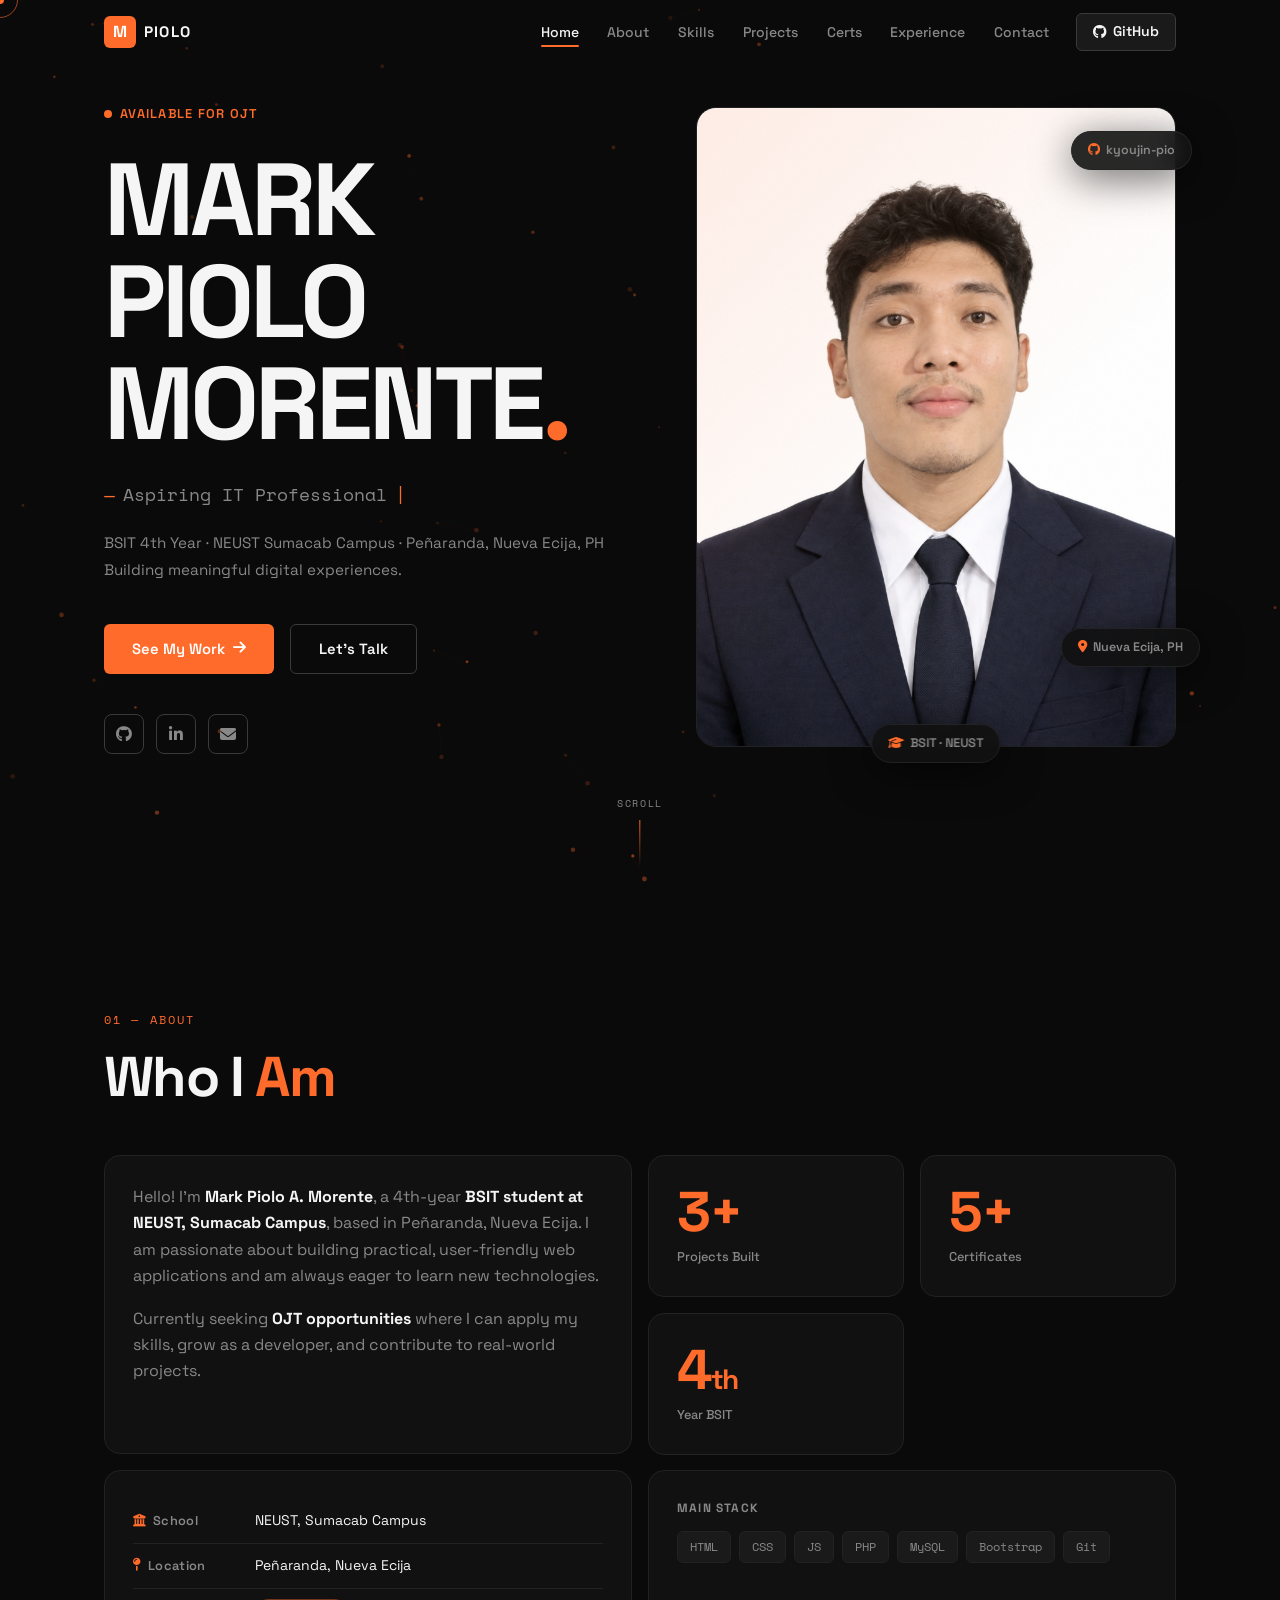
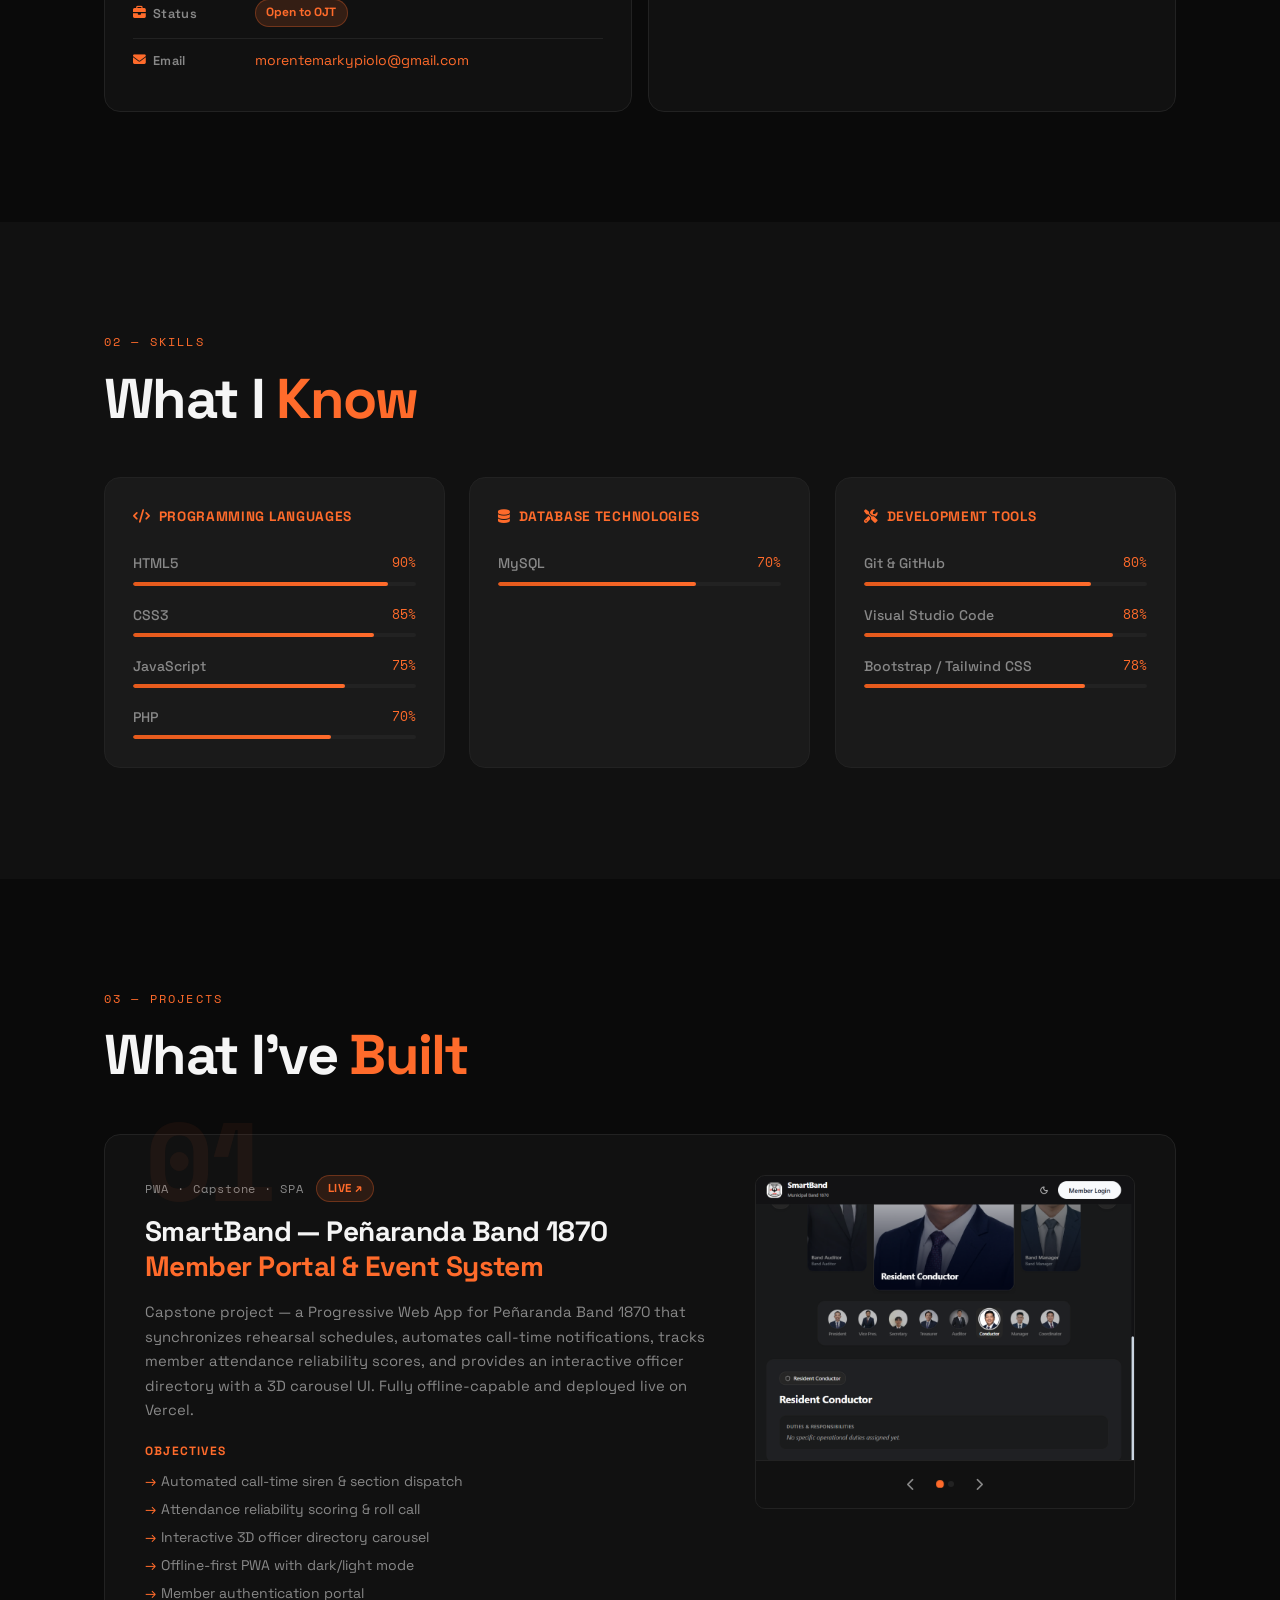
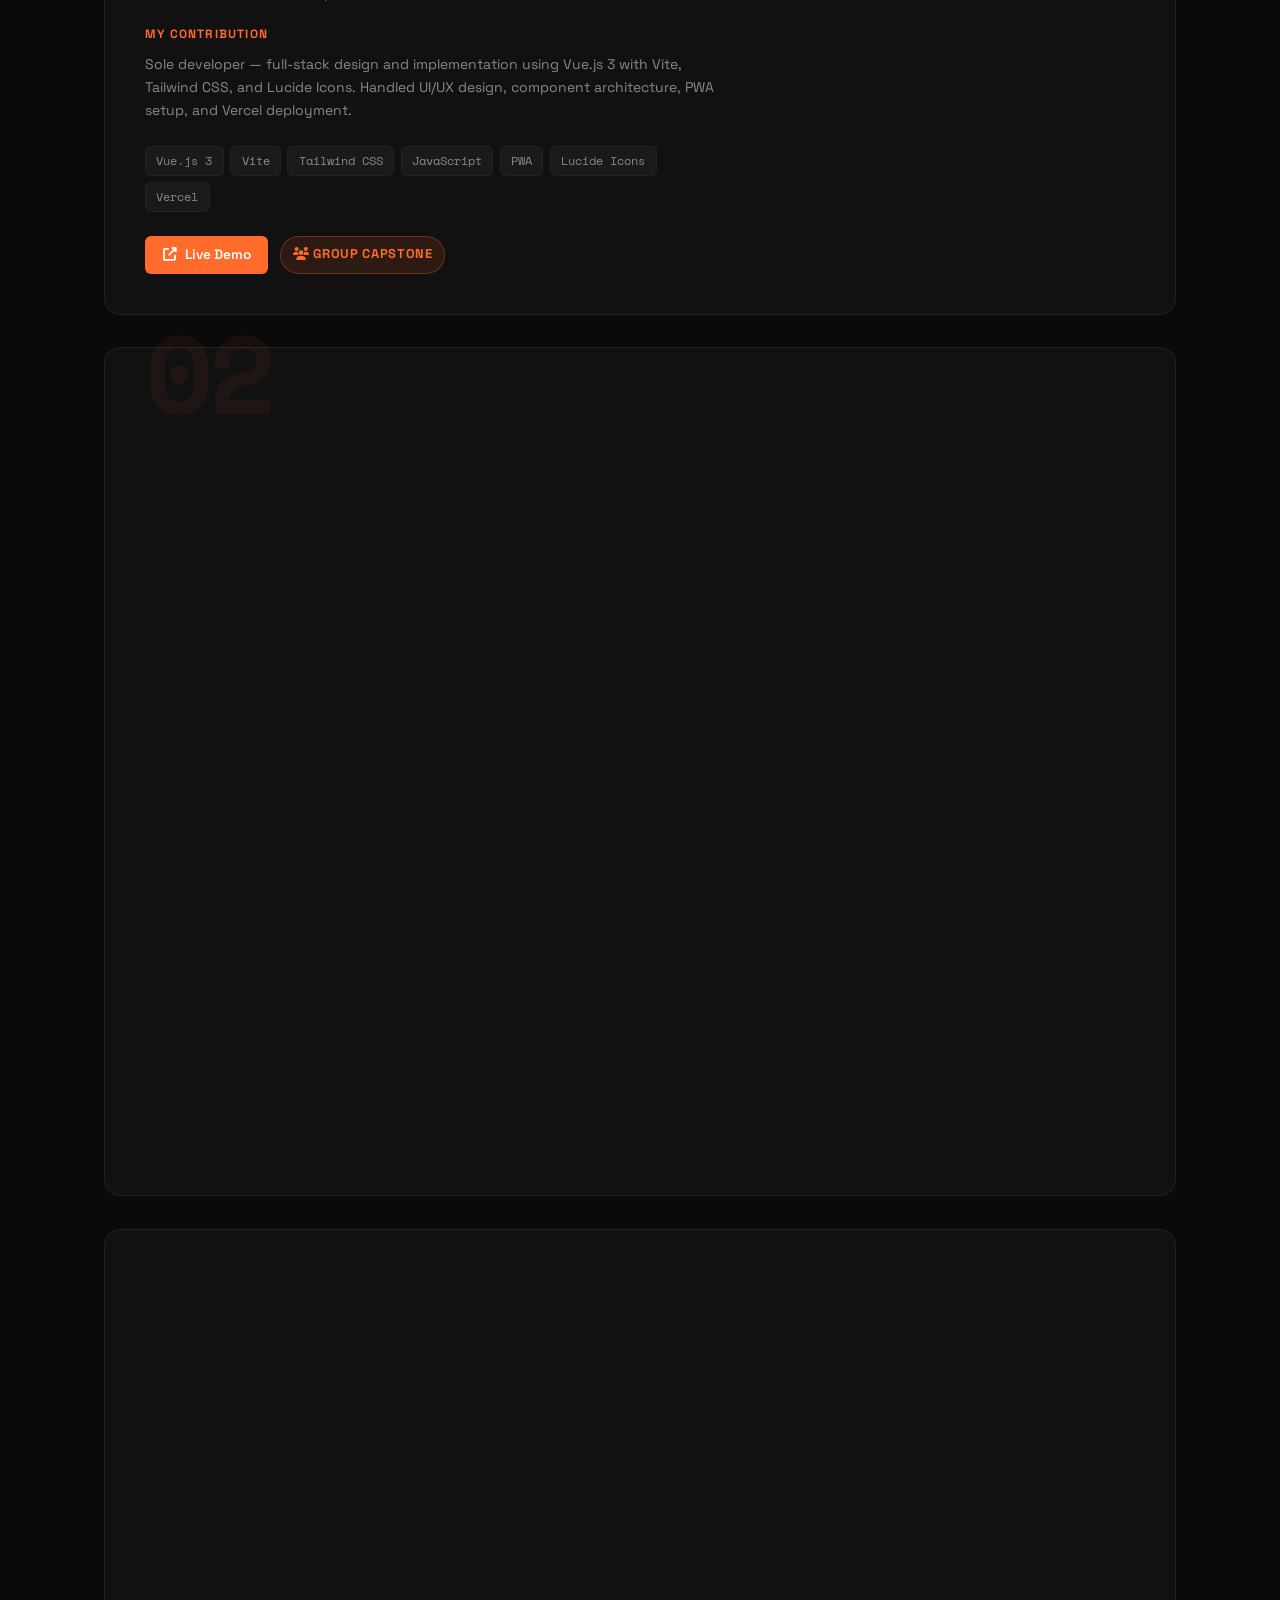
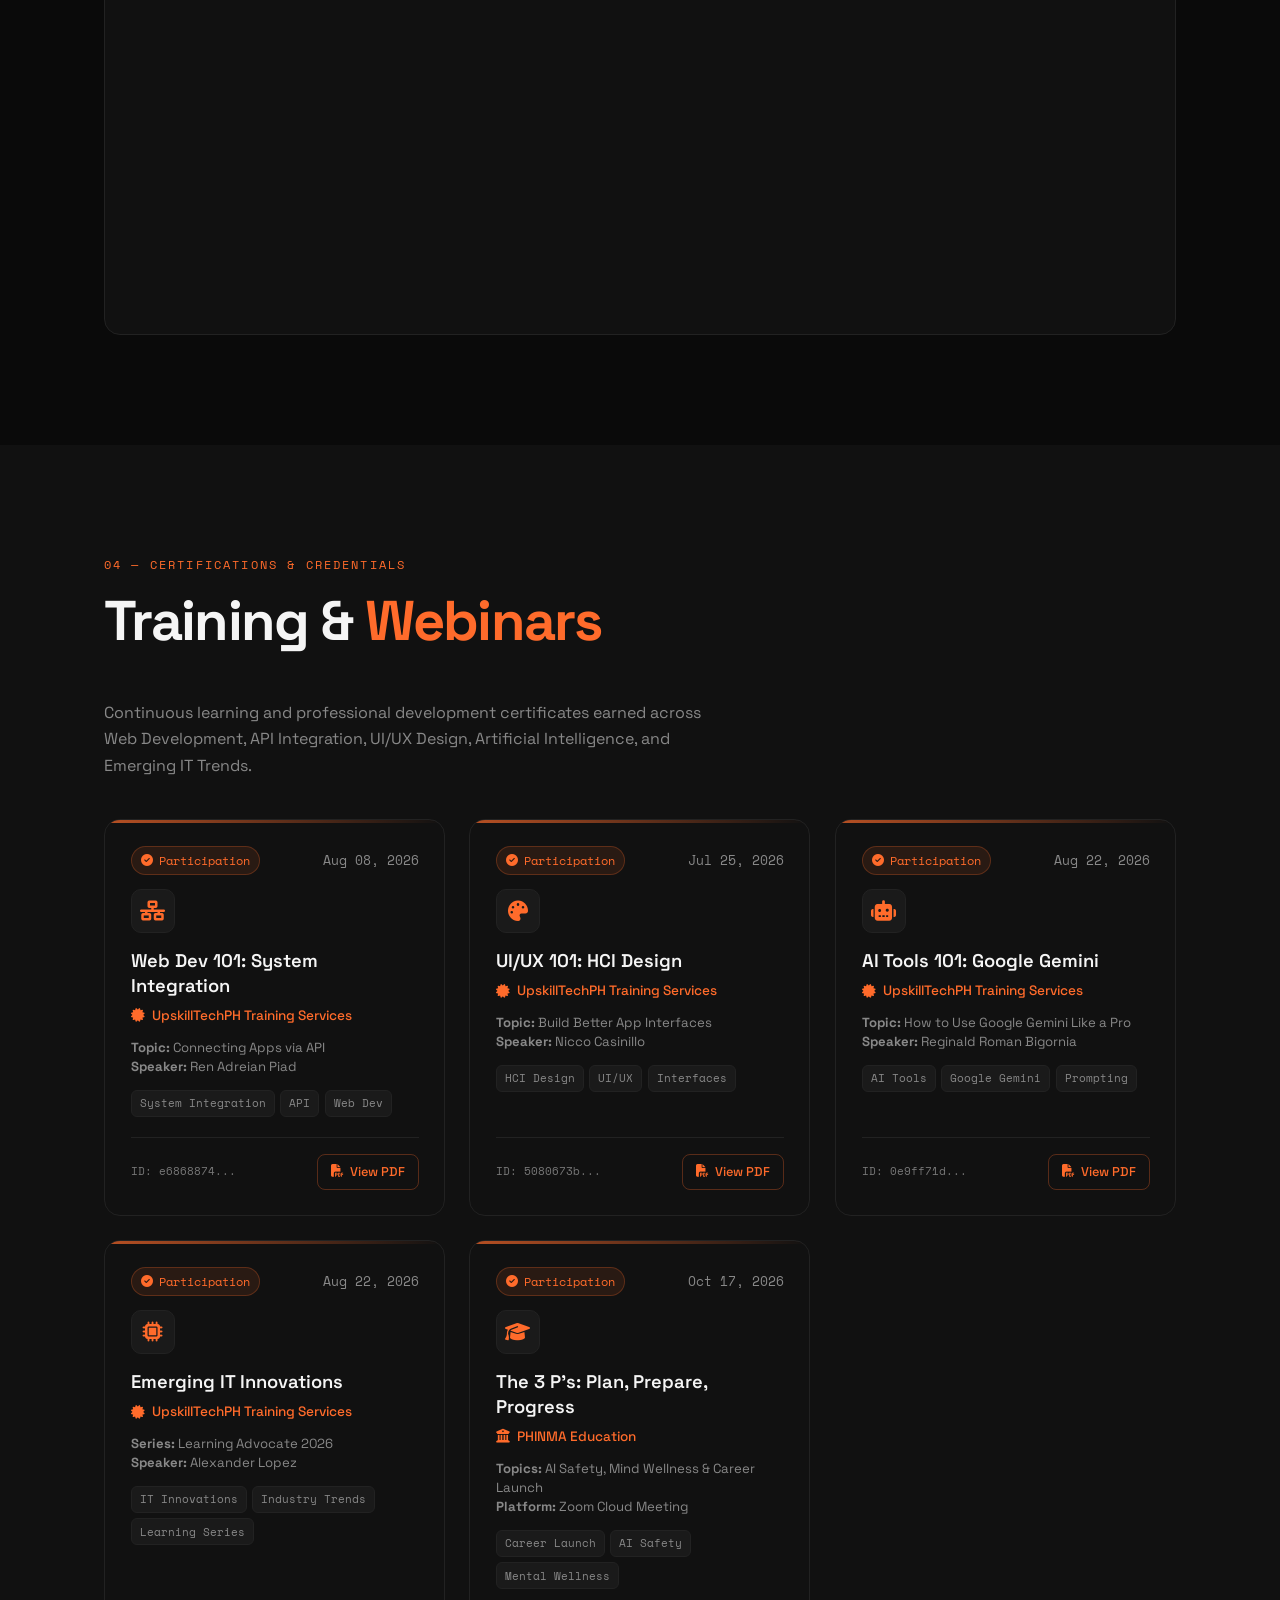
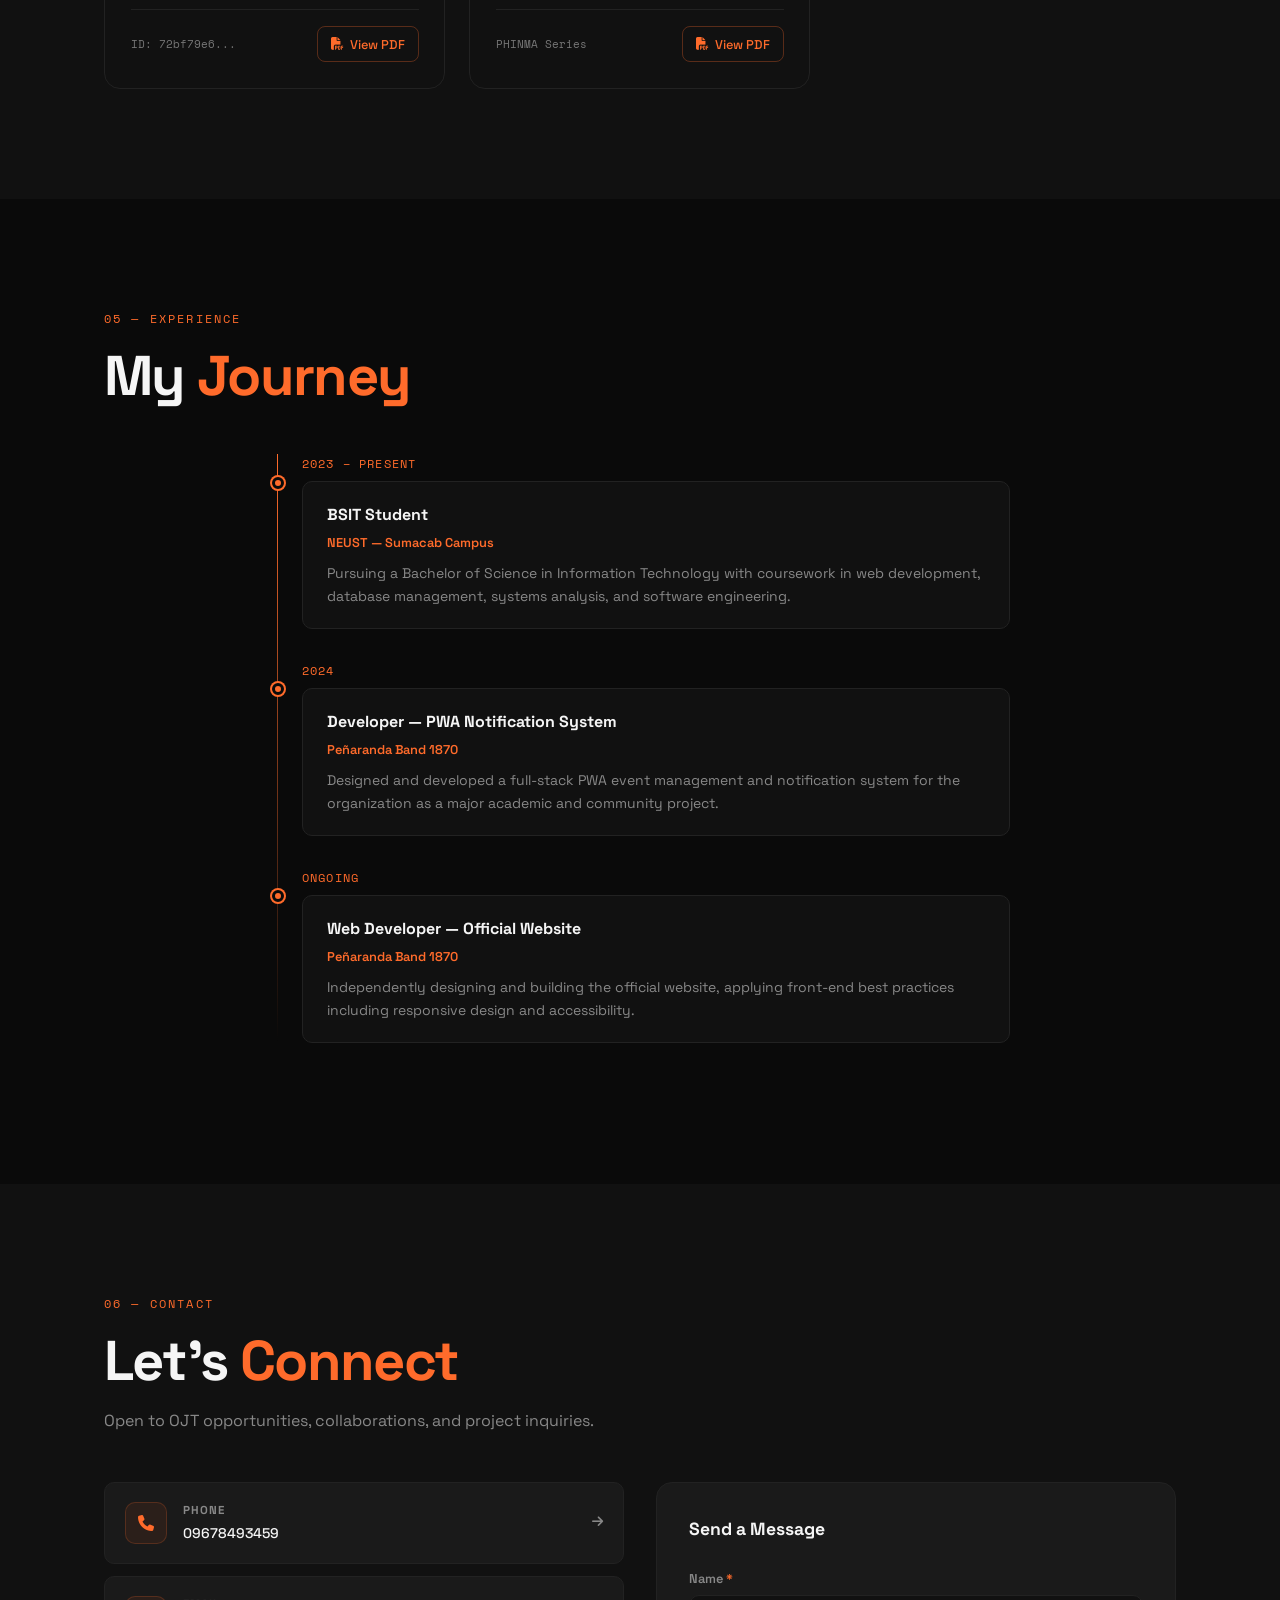
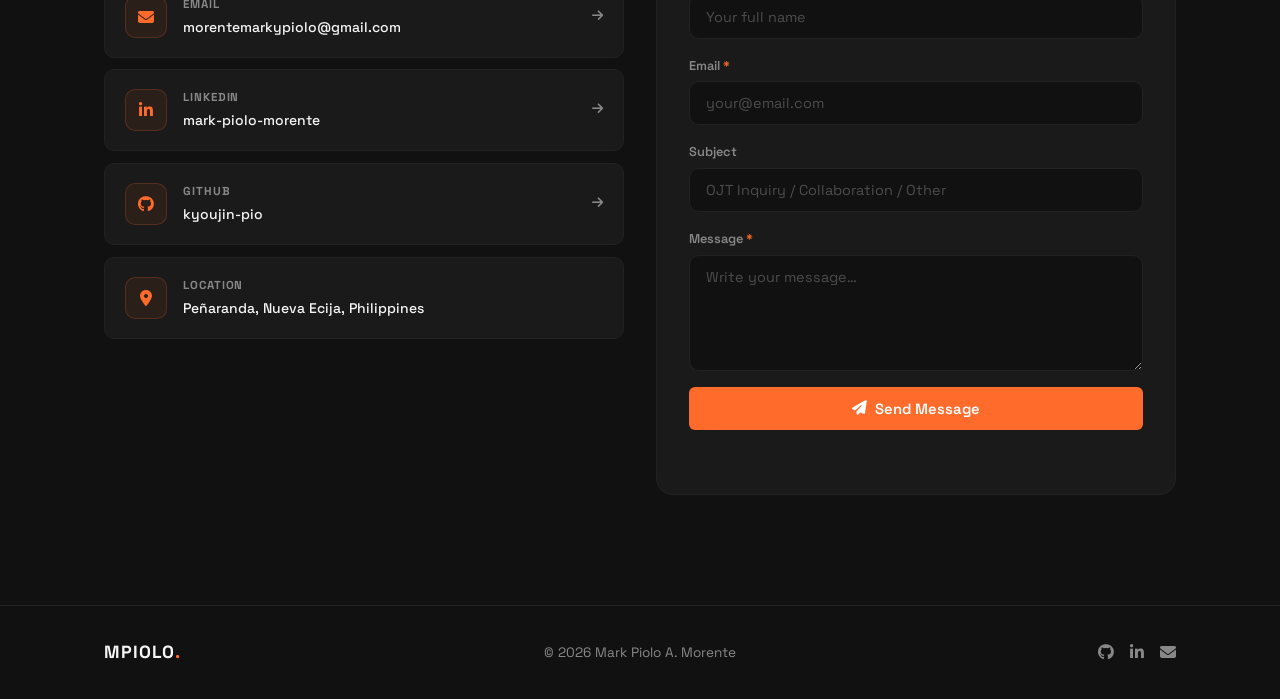
==== commit febc30c1: "Fix Pages: remove submodule and add .nojekyll" ====
--- a/index.html
+++ b/index.html
@@ -683,6 +683,14 @@
 
       <div class="contact-wrap">
         <div class="contact-left">
+          <a href="tel:09678493459" class="contact-link tilt-card">
+            <div class="cl-icon"><i class="fas fa-phone"></i></div>
+            <div class="cl-text">
+              <span class="cl-label">Phone</span>
+              <span class="cl-val">09678493459</span>
+            </div>
+            <i class="fas fa-arrow-right cl-arrow"></i>
+          </a>
           <a href="mailto:morentemarkypiolo@gmail.com" class="contact-link tilt-card">
             <div class="cl-icon"><i class="fas fa-envelope"></i></div>
             <div class="cl-text">
